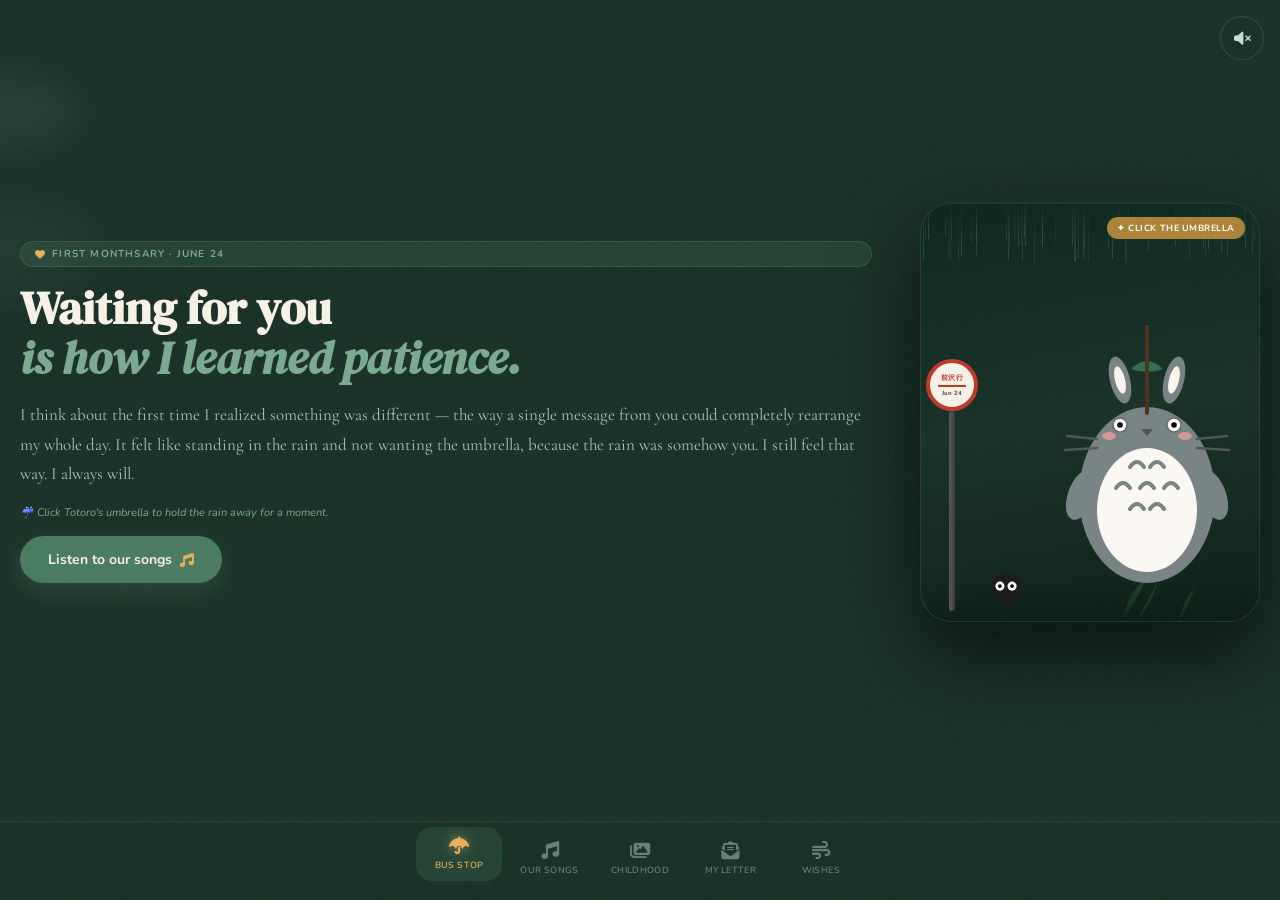
==== index.html @ cbdfefa2 "second" ====
<!DOCTYPE html>
<html lang="en">
<head>
  <meta charset="UTF-8">
  <meta name="viewport" content="width=device-width, initial-scale=1.0, maximum-scale=1.0, user-scalable=no">
  <title>To My Favorite Person • June 24 🌿</title>

  <link rel="preconnect" href="https://fonts.googleapis.com">
  <link rel="preconnect" href="https://fonts.gstatic.com" crossorigin>
  <link href="https://fonts.googleapis.com/css2?family=Cormorant+Garamond:ital,wght@0,300;0,400;0,600;1,300;1,400&family=DM+Serif+Display:ital@0;1&family=Lora:ital,wght@0,400;0,500;1,400;1,500&family=Nunito:wght@300;400;600;700&display=swap" rel="stylesheet">
  <link rel="stylesheet" href="https://cdnjs.cloudflare.com/ajax/libs/font-awesome/6.4.0/css/all.min.css">

  <style>
    :root {
      --forest:    #1a3228;
      --moss:      #2b5240;
      --leaf:      #4a7c62;
      --sage:      #7aab91;
      --fog:       #c8ddd4;
      --cream:     #f7f2e8;
      --parchment: #efe8d5;
      --gold:      #c9953a;
      --amber:     #e8b05f;
      --dust:      #b5a48a;
      --coal:      #1c1f1e;
      --blush:     #e8b4a0;
      --sky:       #0d1f1a;
    }

    * { box-sizing: border-box; margin: 0; padding: 0; }

    body {
      font-family: 'Nunito', sans-serif;
      background: var(--forest);
      color: var(--coal);
      height: 100dvh;
      overflow: hidden;
      display: flex;
      flex-direction: column;
      user-select: none;
    }

    /* ─── GRAIN OVERLAY ─── */
    body::before {
      content: '';
      position: fixed;
      inset: 0;
      background-image: url("data:image/svg+xml,%3Csvg viewBox='0 0 256 256' xmlns='http://www.w3.org/2000/svg'%3E%3Cfilter id='noise'%3E%3CfeTurbulence type='fractalNoise' baseFrequency='0.9' numOctaves='4' stitchTiles='stitch'/%3E%3C/filter%3E%3Crect width='100%25' height='100%25' filter='url(%23noise)' opacity='0.04'/%3E%3C/svg%3E");
      pointer-events: none;
      z-index: 9997;
      opacity: 0.45;
    }

    /* ─── SCROLLBAR ─── */
    ::-webkit-scrollbar { width: 4px; }
    ::-webkit-scrollbar-track { background: transparent; }
    ::-webkit-scrollbar-thumb { background: var(--leaf); border-radius: 8px; }

    /* ─── CLOUDS ─── */
    .cloud { position: fixed; border-radius: 50%; pointer-events: none; z-index: 0; }
    .cloud-1 { top: 8vh; left: -120px; width: 200px; height: 80px; background: rgba(255,255,255,0.06); filter: blur(18px); animation: driftCloud 32s linear infinite; }
    .cloud-2 { top: 22vh; left: -180px; width: 280px; height: 100px; background: rgba(255,255,255,0.04); filter: blur(22px); animation: driftCloud 48s linear infinite; animation-delay: -14s; }
    @keyframes driftCloud {
      from { transform: translateX(-160px); }
      to   { transform: translateX(110vw); }
    }

    /* ─── RAIN ─── */
    .rain-drop {
      position: absolute;
      width: 1px;
      height: 48px;
      background: linear-gradient(transparent, rgba(180,220,210,0.35));
      animation: fallDown linear infinite;
    }
    @keyframes fallDown {
      from { transform: translateY(-80px); }
      to   { transform: translateY(110vh); }
    }

    /* ─── SCENES ─── */
    #main-content {
      flex: 1;
      overflow-y: auto;
      overflow-x: hidden;
      position: relative;
      z-index: 10;
      scroll-behavior: smooth;
    }

    .scene {
      display: none;
      min-height: calc(100dvh - 88px);
      padding: 24px 20px 12px;
      align-items: center;
      justify-content: center;
    }
    .scene.active { display: flex; }

    /* ─── NAV ─── */
    #dock {
      background: rgba(26,50,40,0.92);
      backdrop-filter: blur(16px);
      border-top: 1px solid rgba(74,124,98,0.2);
      z-index: 50;
      flex-shrink: 0;
    }
    .dock-inner {
      max-width: 480px;
      margin: 0 auto;
      display: flex;
      gap: 4px;
      padding: 10px 16px 14px;
    }
    .nav-btn {
      flex: 1;
      display: flex;
      flex-direction: column;
      align-items: center;
      gap: 4px;
      padding: 10px 6px;
      border-radius: 16px;
      border: none;
      background: transparent;
      color: rgba(200,221,212,0.45);
      cursor: pointer;
      transition: all 0.35s cubic-bezier(0.34, 1.56, 0.64, 1);
      font-family: 'Nunito', sans-serif;
    }
    .nav-btn i { font-size: 18px; }
    .nav-btn span { font-size: 9px; font-weight: 600; letter-spacing: 0.04em; text-transform: uppercase; }
    .nav-btn:hover { background: rgba(74,124,98,0.15); color: var(--fog); transform: translateY(-3px); }
    .nav-btn.active { background: rgba(74,124,98,0.25); color: var(--amber); transform: translateY(-5px); }
    .nav-btn.active i { filter: drop-shadow(0 0 6px rgba(232,176,95,0.6)); }

    /* ─── AMBIENT TOGGLE ─── */
    #ambient-btn {
      position: fixed;
      top: 16px;
      right: 16px;
      z-index: 100;
      width: 44px;
      height: 44px;
      border-radius: 50%;
      border: 1px solid rgba(74,124,98,0.4);
      background: rgba(26,50,40,0.85);
      color: var(--fog);
      cursor: pointer;
      display: flex;
      align-items: center;
      justify-content: center;
      font-size: 15px;
      backdrop-filter: blur(12px);
      transition: all 0.3s;
    }
    #ambient-btn:hover { background: var(--moss); transform: scale(1.08); }

    /* ─── DATE BADGE ─── */
    .date-badge {
      display: inline-flex;
      align-items: center;
      gap: 6px;
      background: rgba(74,124,98,0.25);
      border: 1px solid rgba(74,124,98,0.4);
      color: var(--sage);
      font-size: 10px;
      font-weight: 700;
      letter-spacing: 0.12em;
      text-transform: uppercase;
      padding: 5px 14px;
      border-radius: 99px;
      backdrop-filter: blur(8px);
    }

    /* ─── TYPOGRAPHY ─── */
    .title-display {
      font-family: 'DM Serif Display', serif;
      line-height: 1.1;
      color: var(--cream);
    }
    .title-italic {
      font-family: 'DM Serif Display', serif;
      font-style: italic;
      color: var(--sage);
    }
    .handwritten {
      font-family: 'Lora', serif;
      font-style: italic;
    }
    .body-text {
      font-family: 'Cormorant Garamond', serif;
      font-size: 17px;
      line-height: 1.75;
      color: rgba(200,221,212,0.85);
    }

    /* ─── SCENE 1: BUS STOP ─── */
    #scene-bus {
      flex-direction: column;
      gap: 0;
    }
    @media (min-width: 768px) {
      #scene-bus { flex-direction: row; gap: 48px; }
    }

    .scene-text-col {
      flex: 1;
      display: flex;
      flex-direction: column;
      gap: 16px;
      text-align: center;
    }
    @media (min-width: 768px) {
      .scene-text-col { text-align: left; }
    }

    .art-frame {
      position: relative;
      width: 300px;
      height: 360px;
      flex-shrink: 0;
      border-radius: 32px;
      overflow: hidden;
      background: linear-gradient(170deg, #0d2720 0%, #1a3228 50%, #0f2219 100%);
      border: 1px solid rgba(74,124,98,0.25);
      box-shadow: 0 32px 80px rgba(0,0,0,0.6), inset 0 1px 0 rgba(255,255,255,0.05);
    }
    @media (min-width: 768px) {
      .art-frame { width: 340px; height: 420px; }
    }

    /* hint pill */
    .hint-pill {
      position: absolute;
      top: 14px;
      right: 14px;
      background: rgba(201,149,58,0.85);
      backdrop-filter: blur(8px);
      color: white;
      font-size: 9px;
      font-weight: 700;
      letter-spacing: 0.06em;
      text-transform: uppercase;
      padding: 5px 10px;
      border-radius: 99px;
      z-index: 20;
      animation: subtlePulse 3s ease-in-out infinite;
    }
    @keyframes subtlePulse {
      0%, 100% { opacity: 0.85; }
      50%       { opacity: 1; }
    }

    /* CTA Button */
    .cta-btn {
      display: inline-flex;
      align-items: center;
      gap: 8px;
      background: var(--leaf);
      color: var(--cream);
      font-family: 'Nunito', sans-serif;
      font-weight: 700;
      font-size: 14px;
      padding: 14px 28px;
      border-radius: 99px;
      border: none;
      cursor: pointer;
      transition: all 0.3s cubic-bezier(0.34, 1.56, 0.64, 1);
      box-shadow: 0 8px 24px rgba(74,124,98,0.35);
      align-self: center;
    }
    @media (min-width: 768px) { .cta-btn { align-self: flex-start; } }
    .cta-btn:hover { background: var(--moss); transform: translateY(-3px); box-shadow: 0 16px 32px rgba(74,124,98,0.4); }
    .cta-btn:active { transform: scale(0.97); }

    /* ─── SOOT OVERLAY ─── */
    #soot-overlay {
      position: fixed;
      inset: 0;
      z-index: 9998;
      pointer-events: none;
      background: transparent;
      transition: background 0.4s;
    }
    .soot-sprite {
      position: absolute;
      width: 44px;
      height: 44px;
      border-radius: 50%;
      background: var(--coal);
      transform: translate(-50%, -50%);
      opacity: 0;
      transition: all 0.6s cubic-bezier(0.19, 1, 0.22, 1);
    }
    .soot-sprite::before, .soot-sprite::after {
      content: '';
      position: absolute;
      background: white;
      border-radius: 50%;
      width: 30%;
      height: 30%;
      top: 32%;
    }
    .soot-sprite::before { left: 22%; }
    .soot-sprite::after  { right: 22%; }

    /* ─── SCENE 2: MUSIC ─── */
    #scene-music {
      flex-direction: column;
      gap: 0;
      align-items: stretch;
    }
    @media (min-width: 768px) {
      #scene-music { flex-direction: row; gap: 48px; align-items: center; }
    }

    .turntable-wrap {
      display: flex;
      flex-direction: column;
      align-items: center;
      gap: 20px;
      flex-shrink: 0;
    }
    .turntable-deck {
      position: relative;
      width: 260px;
      height: 260px;
      background: #111614;
      border-radius: 28px;
      border: 8px solid #1c2220;
      box-shadow: 0 24px 64px rgba(0,0,0,0.8), inset 0 1px 0 rgba(255,255,255,0.04);
      display: flex;
      align-items: center;
      justify-content: center;
      overflow: hidden;
    }
    @media (min-width: 768px) {
      .turntable-deck { width: 320px; height: 320px; }
    }

    .vinyl {
      width: 88%;
      height: 88%;
      border-radius: 50%;
      background: radial-gradient(circle at 50%, #1a1a1a 0%, #111 60%, #0a0a0a 100%);
      position: relative;
      display: flex;
      align-items: center;
      justify-content: center;
    }
    .vinyl-groove {
      position: absolute;
      border-radius: 50%;
      border: 1px solid rgba(255,255,255,0.03);
    }
    .vinyl-label {
      position: relative;
      width: 36%;
      height: 36%;
      border-radius: 50%;
      background: var(--moss);
      display: flex;
      flex-direction: column;
      align-items: center;
      justify-content: center;
      text-align: center;
      padding: 8px;
      gap: 2px;
      z-index: 5;
      box-shadow: 0 4px 16px rgba(0,0,0,0.5);
    }
    .vinyl-label-artist { font-size: 7px; font-weight: 700; text-transform: uppercase; letter-spacing: 0.08em; color: var(--fog); opacity: 0.7; }
    .vinyl-label-title  { font-family: 'DM Serif Display', serif; font-size: 11px; color: white; line-height: 1.2; }
    .vinyl-spindle { width: 10px; height: 10px; border-radius: 50%; background: var(--amber); border: 2px solid #1a1a1a; margin-top: 4px; }
    .vinyl-spin { animation: spinVinyl 6s linear infinite; }
    @keyframes spinVinyl { from { transform: rotate(0deg); } to { transform: rotate(360deg); } }

    .tonearm {
      position: absolute;
      top: 10px;
      right: 20px;
      width: 90px;
      height: 120px;
      transform-origin: top right;
      transform: rotate(4deg);
      transition: transform 1.2s cubic-bezier(0.25, 0.46, 0.45, 0.94);
      z-index: 10;
    }

    .player-controls {
      display: flex;
      align-items: center;
      gap: 0;
      background: rgba(26,50,40,0.6);
      border: 1px solid rgba(74,124,98,0.2);
      border-radius: 99px;
      padding: 8px 20px;
      gap: 20px;
      backdrop-filter: blur(12px);
    }
    .ctrl-btn {
      background: none;
      border: none;
      color: var(--fog);
      cursor: pointer;
      font-size: 15px;
      padding: 6px;
      border-radius: 50%;
      transition: all 0.2s;
    }
    .ctrl-btn:hover { color: var(--amber); transform: scale(1.15); }
    .play-btn {
      width: 52px;
      height: 52px;
      border-radius: 50%;
      background: var(--leaf);
      border: none;
      color: white;
      font-size: 18px;
      cursor: pointer;
      display: flex;
      align-items: center;
      justify-content: center;
      transition: all 0.3s cubic-bezier(0.34, 1.56, 0.64, 1);
      box-shadow: 0 6px 20px rgba(74,124,98,0.5);
    }
    .play-btn:hover { background: var(--moss); transform: scale(1.1); }
    .play-btn:active { transform: scale(0.96); }

    .track-list { display: flex; flex-direction: column; gap: 6px; max-height: 200px; overflow-y: auto; }
    .track-item {
      display: flex;
      align-items: center;
      gap: 12px;
      padding: 12px 14px;
      border-radius: 14px;
      border: 1px solid transparent;
      cursor: pointer;
      transition: all 0.25s;
      background: rgba(26,50,40,0.4);
    }
    .track-item:hover { background: rgba(74,124,98,0.15); border-color: rgba(74,124,98,0.2); }
    .track-item.active {
      background: rgba(74,124,98,0.22);
      border-color: rgba(74,124,98,0.4);
    }
    .track-icon {
      width: 34px;
      height: 34px;
      border-radius: 50%;
      display: flex;
      align-items: center;
      justify-content: center;
      font-size: 13px;
      flex-shrink: 0;
      background: rgba(74,124,98,0.2);
      color: var(--sage);
    }
    .track-item.active .track-icon { background: var(--leaf); color: white; }
    .track-name { font-family: 'Nunito', sans-serif; font-weight: 600; font-size: 13px; color: var(--cream); line-height: 1.2; }
    .track-artist { font-size: 11px; color: var(--dust); }

    .memo-box {
      background: rgba(26,50,40,0.5);
      border: 1px dashed rgba(74,124,98,0.3);
      border-radius: 20px;
      padding: 18px 22px;
      backdrop-filter: blur(8px);
    }
    .memo-label {
      font-size: 9px;
      font-weight: 700;
      letter-spacing: 0.12em;
      text-transform: uppercase;
      color: var(--amber);
      display: flex;
      align-items: center;
      gap: 6px;
      margin-bottom: 8px;
    }
    #song-memo {
      font-family: 'Lora', serif;
      font-style: italic;
      font-size: 16px;
      color: var(--fog);
      line-height: 1.65;
    }

    /* ─── NOTE EMITTER ─── */
    #note-emitter { position: absolute; inset: 0; pointer-events: none; overflow: hidden; }

    /* ─── SCENE 3: POLAROIDS ─── */
    #scene-polaroids { flex-direction: column; gap: 28px; }

    .polaroid-board {
      display: flex;
      flex-direction: column;
      align-items: center;
      gap: 40px;
    }
    @media (min-width: 640px) { .polaroid-board { flex-direction: row; gap: 60px; } }

    .polaroid {
      background: #faf7f0;
      padding: 16px;
      padding-bottom: 52px;
      box-shadow: 0 20px 60px rgba(0,0,0,0.55), 0 4px 12px rgba(0,0,0,0.3);
      border-radius: 4px;
      transition: all 0.5s cubic-bezier(0.175, 0.885, 0.32, 1.275);
      cursor: pointer;
    }
    .polaroid:hover { transform: scale(1.06) rotate(0deg) !important; z-index: 30; box-shadow: 0 32px 80px rgba(0,0,0,0.7); }
    .polaroid-inner {
      width: 200px;
      height: 200px;
      background: #e8e4da;
      overflow: hidden;
      position: relative;
      display: flex;
      align-items: center;
      justify-content: center;
    }
    @media (min-width: 640px) { .polaroid-inner { width: 220px; height: 220px; } }
    .polaroid-caption {
      font-family: 'Lora', serif;
      font-style: italic;
      font-size: 15px;
      color: #4a4035;
      text-align: center;
      margin-top: 14px;
      line-height: 1.4;
    }

    .connection-deco {
      display: flex;
      flex-direction: column;
      align-items: center;
      gap: 4px;
      color: var(--blush);
      font-size: 28px;
      animation: floatHeart 2.5s ease-in-out infinite;
    }
    @keyframes floatHeart {
      0%, 100% { transform: translateY(0); }
      50%       { transform: translateY(-8px); }
    }
    .connection-deco small { font-family: 'Lora', serif; font-style: italic; font-size: 11px; color: var(--dust); }

    /* ─── SCENE 4: LETTER ─── */
    #scene-letter { flex-direction: column; align-items: center; }

    .letter-card {
      width: 100%;
      max-width: 680px;
      background: var(--parchment);
      border-radius: 28px;
      padding: 36px 32px 28px;
      position: relative;
      box-shadow: 0 40px 100px rgba(0,0,0,0.6), inset 0 1px 0 rgba(255,255,255,0.6);
      border: 1px solid rgba(181,164,138,0.4);
    }
    @media (min-width: 640px) { .letter-card { padding: 48px 48px 36px; } }

    .letter-header {
      border-bottom: 1px solid rgba(74,124,98,0.15);
      padding-bottom: 20px;
      margin-bottom: 28px;
      display: flex;
      justify-content: space-between;
      align-items: flex-start;
      flex-wrap: wrap;
      gap: 12px;
    }
    .letter-to { font-family: 'DM Serif Display', serif; font-size: 22px; color: var(--forest); }
    .letter-date {
      font-size: 11px;
      font-weight: 700;
      background: var(--moss);
      color: var(--cream);
      padding: 5px 14px;
      border-radius: 99px;
    }
    .letter-body {
      font-family: 'Cormorant Garamond', serif;
      font-size: 18px;
      line-height: 1.85;
      color: #3a3228;
      min-height: 220px;
      white-space: pre-wrap;
    }
    .letter-body.cursor-on::after {
      content: '|';
      animation: blinkCursor 0.75s step-end infinite;
      color: var(--leaf);
      margin-left: 1px;
    }
    @keyframes blinkCursor { 0%, 100% { opacity: 1; } 50% { opacity: 0; } }

    .letter-footer {
      margin-top: 24px;
      padding-top: 20px;
      border-top: 1px solid rgba(74,124,98,0.12);
      display: flex;
      justify-content: space-between;
      align-items: center;
      flex-wrap: wrap;
      gap: 12px;
    }
    .letter-action {
      background: rgba(74,124,98,0.12);
      border: 1px solid rgba(74,124,98,0.2);
      color: var(--forest);
      font-family: 'Nunito', sans-serif;
      font-weight: 700;
      font-size: 12px;
      padding: 8px 16px;
      border-radius: 99px;
      cursor: pointer;
      transition: all 0.2s;
    }
    .letter-action:hover { background: rgba(74,124,98,0.2); }
    .letter-skip {
      background: none;
      border: none;
      color: var(--dust);
      font-size: 12px;
      font-weight: 600;
      cursor: pointer;
      transition: color 0.2s;
    }
    .letter-skip:hover { color: var(--forest); }

    /* watermark */
    .letter-watermark {
      position: absolute;
      bottom: 24px;
      right: 24px;
      opacity: 0.07;
      pointer-events: none;
      font-family: 'DM Serif Display', serif;
      font-size: 60px;
      color: var(--forest);
      transform: rotate(-12deg);
      line-height: 1;
    }

    /* ─── SCENE 5: LANTERNS ─── */
    #scene-lantern { flex-direction: column; gap: 24px; }
    @media (min-width: 768px) { #scene-lantern { flex-direction: row; gap: 48px; } }

    .sky-frame {
      position: relative;
      border-radius: 28px;
      overflow: hidden;
      background: linear-gradient(180deg, #060f0c 0%, #0d1f18 40%, #142b22 100%);
      border: 1px solid rgba(74,124,98,0.15);
      box-shadow: 0 24px 64px rgba(0,0,0,0.7);
      flex-shrink: 0;
      height: 300px;
      width: 100%;
    }
    @media (min-width: 768px) { .sky-frame { width: 340px; height: 400px; } }

    .star { position: absolute; border-radius: 50%; background: white; animation: twinkle ease-in-out infinite; }
    @keyframes twinkle { 0%, 100% { opacity: 0.2; } 50% { opacity: 0.9; } }

    #lantern-container { position: absolute; inset: 0; overflow: hidden; pointer-events: none; }

    .lantern-obj {
      position: absolute;
      bottom: -140px;
      display: flex;
      flex-direction: column;
      align-items: center;
      animation: riseUp 14s linear forwards;
      pointer-events: none;
    }
    @keyframes riseUp {
      0%   { transform: translateY(0) rotate(-2deg); opacity: 0; }
      8%   { opacity: 1; }
      88%  { opacity: 0.85; }
      100% { transform: translateY(-110vh) rotate(4deg) scale(0.6); opacity: 0; }
    }
    .lantern-body {
      width: 64px;
      height: 80px;
      background: linear-gradient(160deg, #f9d878, #e89c2a);
      border-radius: 50% 50% 30% 30% / 60% 60% 40% 40%;
      display: flex;
      align-items: center;
      justify-content: center;
      padding: 8px;
      text-align: center;
      font-family: 'Lora', serif;
      font-style: italic;
      font-size: 9px;
      color: rgba(0,0,0,0.7);
      line-height: 1.3;
      word-break: break-word;
      box-shadow: 0 0 24px rgba(240,180,40,0.9), 0 0 60px rgba(240,180,40,0.4);
      overflow: hidden;
    }
    .lantern-base { width: 28px; height: 6px; background: rgba(120,80,20,0.7); border-radius: 4px; margin-top: 2px; }
    .lantern-flame { width: 8px; height: 10px; background: radial-gradient(#fff 0%, #f59e0b 50%, transparent 100%); border-radius: 50% 50% 30% 30%; margin-top: 2px; animation: flicker 0.4s ease-in-out infinite alternate; }
    @keyframes flicker { from { transform: scale(1) translateY(0); } to { transform: scale(0.85) translateY(-1px); } }

    .wish-panel {
      flex: 1;
      display: flex;
      flex-direction: column;
      gap: 20px;
    }
    .wish-input {
      width: 100%;
      padding: 14px 18px;
      background: rgba(26,50,40,0.6);
      border: 1px solid rgba(74,124,98,0.3);
      border-radius: 16px;
      color: var(--cream);
      font-family: 'Lora', serif;
      font-style: italic;
      font-size: 18px;
      resize: none;
      outline: none;
      transition: border-color 0.2s;
      backdrop-filter: blur(8px);
    }
    .wish-input::placeholder { color: rgba(200,221,212,0.3); }
    .wish-input:focus { border-color: rgba(74,124,98,0.6); }
    .release-btn {
      align-self: flex-end;
      display: inline-flex;
      align-items: center;
      gap: 8px;
      background: var(--gold);
      color: var(--forest);
      font-family: 'Nunito', sans-serif;
      font-weight: 800;
      font-size: 14px;
      padding: 13px 26px;
      border-radius: 99px;
      border: none;
      cursor: pointer;
      transition: all 0.3s cubic-bezier(0.34, 1.56, 0.64, 1);
      box-shadow: 0 6px 24px rgba(201,149,58,0.4);
    }
    .release-btn:hover { background: var(--amber); transform: translateY(-3px); box-shadow: 0 12px 32px rgba(201,149,58,0.5); }
    .release-btn:active { transform: scale(0.97); }

    /* section label */
    .scene-label { font-size: 10px; font-weight: 700; letter-spacing: 0.14em; text-transform: uppercase; color: var(--sage); }

    /* info note */
    .info-note {
      background: rgba(26,50,40,0.5);
      border: 1px solid rgba(74,124,98,0.2);
      border-radius: 14px;
      padding: 12px 16px;
      font-size: 12px;
      color: rgba(200,221,212,0.7);
      display: flex;
      align-items: flex-start;
      gap: 10px;
      backdrop-filter: blur(8px);
    }

    /* ─── TOTORO UMBRELLA ─── */
    #totoro-wrap {
      position: absolute;
      bottom: 16px;
      right: 12px;
      width: 200px;
      height: 280px;
      cursor: pointer;
      transition: transform 0.3s;
      z-index: 20;
    }
    #totoro-wrap:hover { transform: scale(1.04); }

    #umbrella-group {
      transform-origin: 100px 80px;
      transition: transform 0.6s cubic-bezier(0.34, 1.56, 0.64, 1);
    }

    /* bus stop pole */
    .bus-pole {
      position: absolute;
      left: 28px;
      bottom: 10px;
      width: 6px;
      height: 200px;
      background: linear-gradient(to right, #5a5a5a, #3a3a3a);
      border-radius: 3px;
      z-index: 10;
    }
    .bus-sign {
      position: absolute;
      top: -52px;
      left: 50%;
      transform: translateX(-50%);
      width: 52px;
      height: 52px;
      background: var(--cream);
      border: 4px solid #c0392b;
      border-radius: 50%;
      display: flex;
      flex-direction: column;
      align-items: center;
      justify-content: center;
      font-size: 8px;
      font-weight: 800;
      color: #c0392b;
      gap: 2px;
    }
    .bus-sign-line { width: 28px; height: 1.5px; background: #c0392b; }

    /* soot sprite bottom-left */
    #mini-soot {
      position: absolute;
      left: 66px;
      bottom: 14px;
      width: 38px;
      height: 38px;
      cursor: pointer;
      z-index: 15;
      animation: bounce 2.2s ease-in-out infinite;
    }
    @keyframes bounce { 0%, 100% { transform: translateY(0); } 50% { transform: translateY(-10px); } }

    /* forest grass */
    .grass-tuft {
      position: absolute;
      bottom: 0;
      color: rgba(40,90,60,0.5);
      animation: sway 5s ease-in-out infinite;
    }
    @keyframes sway { 0%, 100% { transform: rotate(0); } 50% { transform: rotate(4deg) skewX(2deg); } }

    /* splash particles */
    .splash-dot {
      position: absolute;
      width: 6px;
      height: 6px;
      border-radius: 50%;
      background: rgba(160,220,210,0.6);
      pointer-events: none;
      transition: all 0.6s cubic-bezier(0.165, 0.84, 0.44, 1);
    }

    /* ─── NOTE PARTICLES ─── */
    .note-particle {
      position: absolute;
      font-size: 14px;
      pointer-events: none;
      transition: all 1.1s ease-out;
      z-index: 10;
    }

    /* music col */
    .music-right {
      flex: 1;
      display: flex;
      flex-direction: column;
      gap: 16px;
      min-width: 0;
    }

    audio { display: none; }
  </style>
</head>
<body>

<!-- ─── AMBIENT CLOUDS ─── -->
<div class="cloud cloud-1"></div>
<div class="cloud cloud-2"></div>

<!-- ─── SOOT TRANSITION OVERLAY ─── -->
<div id="soot-overlay"></div>

<!-- ─── AMBIENT TOGGLE ─── -->
<button id="ambient-btn" title="Toggle ambient sound">
  <i class="fas fa-volume-mute" id="vol-icon"></i>
</button>

<audio id="rain-audio" loop>
  <source src="https://assets.mixkit.co/active_storage/sfx/2523/2523-84.wav" type="audio/wav">
</audio>

<!-- ─── MAIN ─── -->
<div id="main-content">

  <!-- ══════════ SCENE 1: BUS STOP ══════════ -->
  <section id="scene-bus" class="scene active">
    <div class="scene-text-col">
      <div class="date-badge">
        <i class="fas fa-heart" style="color:var(--amber)"></i>
        First Monthsary · June 24
      </div>

      <h1 class="title-display" style="font-size: clamp(28px, 5vw, 46px);">
        Waiting for you<br>
        <span class="title-italic">is how I learned patience.</span>
      </h1>

      <p class="body-text">
        I think about the first time I realized something was different — the way a single message from you could completely rearrange my whole day. It felt like standing in the rain and not wanting the umbrella, because the rain was somehow you. I still feel that way. I always will.
      </p>

      <p style="font-size:11px; color:var(--sage); font-style:italic;">
        ☔ Click Totoro's umbrella to hold the rain away for a moment.
      </p>

      <button class="cta-btn" onclick="changeScene(1)">
        Listen to our songs <i class="fas fa-music" style="color:var(--amber)"></i>
      </button>
    </div>

    <!-- ART FRAME -->
    <div class="art-frame">
      <!-- Rain inside frame -->
      <div id="rain-container" style="position:absolute;inset:0;overflow:hidden;pointer-events:none;z-index:1;"></div>

      <div class="hint-pill">✦ Click the umbrella</div>

      <!-- Bus stop -->
      <div class="bus-pole">
        <div class="bus-sign">
          <span style="font-size:7px;letter-spacing:0.02em">前沢行</span>
          <div class="bus-sign-line"></div>
          <span style="font-size:6px;color:#555">Jun 24</span>
        </div>
      </div>

      <!-- Grass tufts -->
      <div class="grass-tuft" style="right:100px;width:40px;height:44px;">
        <svg viewBox="0 0 60 60" style="width:100%;height:100%"><path d="M5,60 Q20,10 40,2 Q25,35 5,60M28,60 Q50,18 58,5 Q48,40 28,60" fill="currentColor"/></svg>
      </div>
      <div class="grass-tuft" style="right:56px;width:28px;height:32px;animation-delay:-2s">
        <svg viewBox="0 0 40 50" style="width:100%;height:100%"><path d="M4,50 Q15,8 28,2 Q18,28 4,50" fill="currentColor"/></svg>
      </div>

      <!-- Soot sprite -->
      <div id="mini-soot">
        <svg viewBox="0 0 100 100">
          <circle cx="50" cy="50" r="40" fill="#1c1c1c"/>
          <circle cx="34" cy="45" r="12" fill="white"/>
          <circle cx="34" cy="45" r="5" fill="black"/>
          <circle cx="66" cy="45" r="12" fill="white"/>
          <circle cx="66" cy="45" r="5" fill="black"/>
        </svg>
      </div>

      <!-- Totoro -->
      <div id="totoro-wrap">
        <svg viewBox="0 0 200 280" style="width:100%;height:100%">
          <!-- ears -->
          <ellipse cx="73" cy="55" rx="10" ry="24" fill="#788485" transform="rotate(-14 73 55)"/>
          <ellipse cx="127" cy="55" rx="10" ry="24" fill="#788485" transform="rotate(14 127 55)"/>
          <ellipse cx="73" cy="55" rx="5" ry="14" fill="#faf6ef" transform="rotate(-14 73 55)"/>
          <ellipse cx="127" cy="55" rx="5" ry="14" fill="#faf6ef" transform="rotate(14 127 55)"/>
          <!-- body -->
          <ellipse cx="100" cy="170" rx="68" ry="88" fill="#788485"/>
          <ellipse cx="100" cy="185" rx="50" ry="62" fill="#fbf8f3"/>
          <!-- belly marks -->
          <path d="M83 142 Q90 132 97 142" stroke="#788485" stroke-width="4" fill="none" stroke-linecap="round"/>
          <path d="M103 142 Q110 132 117 142" stroke="#788485" stroke-width="4" fill="none" stroke-linecap="round"/>
          <path d="M69 163 Q76 153 83 163" stroke="#788485" stroke-width="4" fill="none" stroke-linecap="round"/>
          <path d="M93 163 Q100 153 107 163" stroke="#788485" stroke-width="4" fill="none" stroke-linecap="round"/>
          <path d="M117 163 Q124 153 131 163" stroke="#788485" stroke-width="4" fill="none" stroke-linecap="round"/>
          <path d="M83 184 Q90 174 97 184" stroke="#788485" stroke-width="4" fill="none" stroke-linecap="round"/>
          <path d="M103 184 Q110 174 117 184" stroke="#788485" stroke-width="4" fill="none" stroke-linecap="round"/>
          <!-- face -->
          <circle cx="73" cy="100" r="7" fill="white" stroke="#636c6d" stroke-width="1.5"/>
          <circle cx="73" cy="100" r="2.8" fill="black"/>
          <circle cx="127" cy="100" r="7" fill="white" stroke="#636c6d" stroke-width="1.5"/>
          <circle cx="127" cy="100" r="2.8" fill="black"/>
          <polygon points="94,104 106,104 100,111" fill="#505657"/>
          <line x1="50" y1="114" x2="20" y2="111" stroke="#505657" stroke-width="2.5" stroke-linecap="round"/>
          <line x1="50" y1="123" x2="18" y2="125" stroke="#505657" stroke-width="2.5" stroke-linecap="round"/>
          <line x1="150" y1="114" x2="180" y2="111" stroke="#505657" stroke-width="2.5" stroke-linecap="round"/>
          <line x1="150" y1="123" x2="182" y2="125" stroke="#505657" stroke-width="2.5" stroke-linecap="round"/>
          <ellipse cx="62" cy="111" rx="7" ry="4" fill="#ffa4a2" opacity="0.65"/>
          <ellipse cx="138" cy="111" rx="7" ry="4" fill="#ffa4a2" opacity="0.65"/>
          <!-- arms -->
          <ellipse cx="34" cy="170" rx="13" ry="26" fill="#788485" transform="rotate(20 34 170)"/>
          <ellipse cx="166" cy="170" rx="13" ry="26" fill="#788485" transform="rotate(-20 166 170)"/>
          <!-- leaf -->
          <path d="M84 44 Q100 28 116 44 Q100 50 84 44Z" fill="#356e4c"/>
          <line x1="100" y1="30" x2="100" y2="46" stroke="#1c3e2b" stroke-width="1.5"/>
          <!-- umbrella -->
          <g id="umbrella-group">
            <line x1="100" y1="88" x2="100" y2="-8" stroke="#4a3420" stroke-width="4" stroke-linecap="round"/>
            <path d="M32,-8 Q100,-58 168,-8 Q134,-14 100,-8 Q66,-14 32,-8Z" fill="#c0392b"/>
            <path d="M32,-8 L168,-8" stroke="#962d26" stroke-width="1.5"/>
            <line x1="100" y1="-58" x2="100" y2="-66" stroke="#4a3420" stroke-width="3" stroke-linecap="round"/>
            <circle cx="100" cy="-67" r="3.5" fill="#e2b071"/>
          </g>
        </svg>
      </div>

      <!-- ground gradient -->
      <div style="position:absolute;bottom:0;left:0;right:0;height:40px;background:linear-gradient(to top,rgba(10,26,20,0.5),transparent);pointer-events:none;z-index:5;"></div>
    </div>
  </section>

  <!-- ══════════ SCENE 2: MUSIC ══════════ -->
  <section id="scene-music" class="scene">
    <!-- Turntable left -->
    <div class="turntable-wrap">
      <div class="turntable-deck">
        <div class="vinyl" id="vinyl-disc">
          <div class="vinyl-groove" style="inset:8px"></div>
          <div class="vinyl-groove" style="inset:18px"></div>
          <div class="vinyl-groove" style="inset:28px"></div>
          <div class="vinyl-groove" style="inset:38px"></div>
          <div class="vinyl-groove" style="inset:50px"></div>
          <div class="vinyl-label" id="vinyl-label">
            <span class="vinyl-label-artist" id="label-artist">Jesse Barrera</span>
            <span class="vinyl-label-title" id="label-title">Constant</span>
            <div class="vinyl-spindle"></div>
          </div>
        </div>
        <!-- Tonearm -->
        <div class="tonearm" id="tonearm">
          <svg viewBox="0 0 100 150" style="width:100%;height:100%">
            <path d="M85,10 L35,10 L28,108 L14,118" stroke="#94a3b8" stroke-width="5" fill="none" stroke-linecap="round"/>
            <circle cx="85" cy="10" r="10" fill="#475569"/>
            <rect x="4" y="112" width="22" height="14" rx="4" fill="#1e293b"/>
            <circle cx="15" cy="119" r="3.5" fill="#f59e0b"/>
          </svg>
        </div>
        <div id="note-emitter"></div>
      </div>

      <div class="player-controls">
        <button class="ctrl-btn" id="prev-btn"><i class="fas fa-step-backward"></i></button>
        <button class="play-btn" id="play-btn"><i class="fas fa-play" id="play-icon"></i></button>
        <button class="ctrl-btn" id="next-btn"><i class="fas fa-step-forward"></i></button>
      </div>
    </div>

    <!-- Right: track list + memo -->
    <div class="music-right">
      <div>
        <p class="scene-label">Our shared playlist</p>
        <h2 class="title-display" style="font-size:clamp(22px,3.5vw,34px);margin-top:4px;">Songs That Sound Like You</h2>
        <p style="font-size:13px;color:rgba(200,221,212,0.6);margin-top:6px;font-family:'Cormorant Garamond',serif;font-style:italic;">
          I play these when I miss you, which is more often than I let on.
        </p>
      </div>

      <div class="track-list" id="track-list"></div>

      <div class="memo-box">
        <p class="memo-label"><i class="fas fa-feather-alt"></i> Why this song</p>
        <p id="song-memo" style="font-family:'Lora',serif;font-style:italic;font-size:15px;color:var(--fog);line-height:1.65;">
          Pick a song above to read the thought I never said out loud...
        </p>
      </div>
    </div>
  </section>

  <!-- ══════════ SCENE 3: POLAROIDS ══════════ -->
  <section id="scene-polaroids" class="scene" style="flex-direction:column;gap:28px;">
    <div style="text-align:center;max-width:500px;">
      <p class="scene-label">Before us</p>
      <h2 class="title-display" style="font-size:clamp(26px,4vw,40px);margin-top:4px;color:var(--cream);">Two Kids Finding Their Way</h2>
      <p style="font-family:'Cormorant Garamond',serif;font-size:17px;color:rgba(200,221,212,0.75);margin-top:10px;line-height:1.7;">
        I love thinking about little-you, completely unaware that somewhere, a boy was already taking the long way around to reach you.
      </p>
    </div>

    <div class="polaroid-board">
      <div class="polaroid" style="transform:rotate(-3.5deg)">
        <div class="polaroid-inner">
          <svg viewBox="0 0 100 100" style="width:70%;height:70%">
            <circle cx="50" cy="44" r="22" fill="#dfb390"/>
            <path d="M26 42 Q50 14 74 42 Q50 28 26 42" fill="#2d1d17"/>
            <path d="M33 27 Q50 7 67 27" fill="#4d806a"/>
            <circle cx="43" cy="46" r="2.5" fill="#2d1d17"/>
            <circle cx="57" cy="46" r="2.5" fill="#2d1d17"/>
            <path d="M48 53 Q50 57 52 53" stroke="#2d1d17" stroke-width="1.5" fill="none"/>
            <path d="M33 68 L67 68 L72 96 L28 96Z" fill="#4a7c62"/>
            <circle cx="39" cy="50" r="2.5" fill="#f1908d"/>
            <circle cx="61" cy="50" r="2.5" fill="#f1908d"/>
          </svg>
          <span style="position:absolute;bottom:8px;left:8px;background:var(--forest);color:var(--cream);font-size:9px;padding:3px 8px;border-radius:4px;font-weight:700;">
            your boy 👦🏻
          </span>
        </div>
        <p class="polaroid-caption">He had no idea yet.<br>But he was already yours.</p>
      </div>

      <div class="connection-deco">
        <i class="fas fa-heart"></i>
        <small>written in the stars</small>
      </div>

      <div class="polaroid" style="transform:rotate(3deg)">
        <div class="polaroid-inner">
          <svg viewBox="0 0 100 100" style="width:70%;height:70%">
            <circle cx="50" cy="44" r="22" fill="#ebd3b7"/>
            <circle cx="24" cy="42" r="10" fill="#201a18"/>
            <circle cx="76" cy="42" r="10" fill="#201a18"/>
            <path d="M26 42 Q50 18 74 42 Q50 30 26 42" fill="#201a18"/>
            <path d="M20 34 L28 34 L24 42Z" fill="#c0392b"/>
            <path d="M72 34 L80 34 L76 42Z" fill="#c0392b"/>
            <circle cx="41" cy="46" r="2.5" fill="#201a18"/>
            <circle cx="59" cy="46" r="2.5" fill="#201a18"/>
            <path d="M48 53 Q50 57 52 53" stroke="#201a18" stroke-width="1.5" fill="none"/>
            <path d="M31 68 L69 68 L73 96 L27 96Z" fill="#c9953a"/>
            <circle cx="38" cy="50" r="2.5" fill="#f1908d"/>
            <circle cx="62" cy="50" r="2.5" fill="#f1908d"/>
          </svg>
          <span style="position:absolute;bottom:8px;right:8px;background:var(--forest);color:var(--cream);font-size:9px;padding:3px 8px;border-radius:4px;font-weight:700;">
            my girl 👧🏻
          </span>
        </div>
        <p class="polaroid-caption">The sweetest detour<br>the universe ever made.</p>
      </div>
    </div>

    <p style="font-size:11px;color:var(--dust);font-style:italic;text-align:center;">✨ Hover a photo to straighten it out</p>
  </section>

  <!-- ══════════ SCENE 4: LETTER ══════════ -->
  <section id="scene-letter" class="scene" style="flex-direction:column;align-items:center;">
    <div class="letter-card">
      <div class="letter-header">
        <div>
          <p class="scene-label" style="color:var(--leaf)">Confession leaflet</p>
          <p class="letter-to">To the person who feels like home.</p>
        </div>
        <span class="letter-date">June 24, 2026</span>
      </div>

      <div id="typewritten-letter" class="letter-body cursor-on"></div>

      <div class="letter-footer">
        <div style="display:flex;gap:8px;align-items:center;">
          <button class="letter-action" id="restart-btn"><i class="fas fa-redo" style="margin-right:6px"></i>Replay</button>
          <button class="letter-skip" id="skip-btn">Show all at once</button>
        </div>
        <span style="font-family:'Lora',serif;font-style:italic;font-size:13px;color:var(--leaf);">
          I love you infinitely. 💚
        </span>
      </div>

      <div class="letter-watermark">❧</div>
    </div>
  </section>

  <!-- ══════════ SCENE 5: LANTERNS ══════════ -->
  <section id="scene-lantern" class="scene">
    <!-- Sky viewport -->
    <div class="sky-frame">
      <!-- stars -->
      <div class="star" style="width:2px;height:2px;top:8%;left:14%;animation-duration:2.8s;"></div>
      <div class="star" style="width:1.5px;height:1.5px;top:22%;left:68%;animation-duration:3.5s;animation-delay:.7s;"></div>
      <div class="star" style="width:2px;height:2px;top:45%;left:32%;animation-duration:4s;animation-delay:1.1s;"></div>
      <div class="star" style="width:1px;height:1px;top:15%;left:52%;animation-duration:2.2s;animation-delay:0.4s;"></div>
      <div class="star" style="width:2px;height:2px;top:60%;left:80%;animation-duration:3.8s;animation-delay:1.8s;"></div>
      <div class="star" style="width:1.5px;height:1.5px;top:35%;left:20%;animation-duration:2.6s;animation-delay:0.9s;"></div>

      <div id="lantern-container"></div>

      <div style="position:absolute;bottom:12px;left:0;right:0;text-align:center;font-size:10px;color:rgba(200,221,212,0.3);font-family:'Lora',serif;font-style:italic;">
        our quiet promises, floating to the stars…
      </div>
    </div>

    <!-- Wish panel -->
    <div class="wish-panel">
      <div>
        <p class="scene-label">Send a lantern</p>
        <h2 class="title-display" style="font-size:clamp(24px,3.8vw,36px);margin-top:4px;color:var(--cream);">Ghibli Sky Wishes</h2>
        <p style="font-family:'Cormorant Garamond',serif;font-size:16px;color:rgba(200,221,212,0.7);margin-top:8px;line-height:1.7;">
          Write something you've been holding. A wish, a promise, a place you want us to see together. Light the candle and let it go.
        </p>
      </div>

      <div style="display:flex;flex-direction:column;gap:14px;background:rgba(26,50,40,0.5);border:1px solid rgba(74,124,98,0.2);border-radius:24px;padding:20px;backdrop-filter:blur(12px);">
        <label style="font-size:10px;font-weight:700;letter-spacing:0.12em;text-transform:uppercase;color:var(--sage);">My wish or promise:</label>
        <textarea id="wish-input" class="wish-input" rows="3" placeholder="I promise to always reach for your hand first…"></textarea>
        <div style="display:flex;justify-content:space-between;align-items:center;flex-wrap:wrap;gap:12px;">
          <span style="font-size:12px;color:var(--dust);font-style:italic;font-family:'Lora',serif;">May our warmth keep growing. ✨</span>
          <button class="release-btn" id="send-wish">
            Light & release <i class="fas fa-fire" style="color:#fde68a"></i>
          </button>
        </div>
      </div>

      <div class="info-note">
        <i class="fas fa-star" style="color:var(--amber);margin-top:1px;flex-shrink:0;"></i>
        <span>Each wish becomes its own lantern glowing upward in real-time. You can release as many as you like.</span>
      </div>
    </div>
  </section>

</div><!-- end main-content -->

<!-- ─── NAV DOCK ─── -->
<div id="dock">
  <nav class="dock-inner">
    <button class="nav-btn active" onclick="changeScene(0)">
      <i class="fas fa-umbrella"></i>
      <span>Bus Stop</span>
    </button>
    <button class="nav-btn" onclick="changeScene(1)">
      <i class="fas fa-music"></i>
      <span>Our Songs</span>
    </button>
    <button class="nav-btn" onclick="changeScene(2)">
      <i class="fas fa-images"></i>
      <span>Childhood</span>
    </button>
    <button class="nav-btn" onclick="changeScene(3)">
      <i class="fas fa-envelope-open-text"></i>
      <span>My Letter</span>
    </button>
    <button class="nav-btn" onclick="changeScene(4)">
      <i class="fas fa-wind"></i>
      <span>Wishes</span>
    </button>
  </nav>
</div>

<!-- ─── AUDIO SYNTH ─── -->
<script>
let audioCtx = null;
let synthTimer = null;
let synthOn = false;
const arpeggios = [
  {f:329.63,d:0.6},{f:392,d:0.6},{f:440,d:0.6},{f:523.25,d:0.8},
  {f:493.88,d:0.6},{f:392,d:0.6},{f:440,d:1},{f:349.23,d:0.6},
  {f:392,d:0.6},{f:440,d:0.8}
];
let arpIdx = 0;

function ensureAudio() {
  if (!audioCtx) audioCtx = new (window.AudioContext || window.webkitAudioContext)();
}
function startSynth() {
  ensureAudio();
  if (synthOn) return;
  synthOn = true;
  (function tick() {
    if (!synthOn) return;
    const a = arpeggios[arpIdx % arpeggios.length];
    const osc = audioCtx.createOscillator();
    const gain = audioCtx.createGain();
    osc.type = 'triangle';
    osc.frequency.value = a.f;
    gain.gain.setValueAtTime(0.055, audioCtx.currentTime);
    gain.gain.exponentialRampToValueAtTime(0.0001, audioCtx.currentTime + a.d);
    osc.connect(gain); gain.connect(audioCtx.destination);
    osc.start(); osc.stop(audioCtx.currentTime + a.d);
    arpIdx++;
    synthTimer = setTimeout(tick, 700);
  })();
}
function stopSynth() {
  synthOn = false;
  clearTimeout(synthTimer);
}
</script>

<!-- ─── MAIN LOGIC ─── -->
<script>
// ═══ DATA ═══
const playlist = [
  {
    title: "Constant",
    artist: "Jesse Barrera & Jeremy Passion",
    memo: "This one plays when I'm pretending to do something else but really I'm just thinking about you. It's the song that sounds exactly like wanting someone to stay."
  },
  {
    title: "Be My Mistake",
    artist: "Jeff Bernat & Mac Ayres",
    memo: "Rainy evenings, one pair of earbuds between us, talking about nothing and everything. That's the feeling this song lives in. That's where I want to stay."
  },
  {
    title: "My Favorite Clothes",
    artist: "boy pablo",
    memo: "Light, a little goofy, and completely impossible to listen to without smiling. That's you, actually. You are my favorite color in a world that sometimes forgets to have any."
  },
  {
    title: "Talk 2 Me",
    artist: "RINI",
    memo: "I've memorized the particular softness in your voice when you're sleepy. Hearing you talk is my favorite part of the day — I would listen to you say almost anything and still want more."
  },
  {
    title: "Easy",
    artist: "Mac Ayres",
    memo: "With you I don't have to perform. Loving you is the most natural, effortless thing I have ever done. It feels less like a choice and more like breathing."
  },
  {
    title: "Nothing",
    artist: "Bruno Major",
    memo: "We could sit in complete silence, doing absolutely nothing, and it would still be the best part of my week. Your quiet is my favorite kind of company."
  },
  {
    title: "Always",
    artist: "Daniel Caesar",
    memo: "Through every mood and every season — I am yours. Happy first monthsary, my love. I choose you yesterday, today, and in every version of tomorrow I can imagine."
  }
];

const letterText = `Happy 1st Monthsary, my favorite person. 🌿

I made this little forest for you. Not because I'm particularly good at grand gestures, but because you love Totoro, and because somewhere in the past month I realized that being near you feels exactly like what that movie is about — the quiet comfort of knowing something wonderful is real.

Before you, I didn't really understand what people meant when they said someone could feel like home. I thought it was something you found in places. Turns out it was just a person I hadn't met yet.

I love the version of myself that exists in our conversations. The one who doesn't second-guess every sentence. Who laughs without calculating it first. You did that. You made that feel possible.

I love how comfortable the silences are. How I never feel like I have to fill the space with something clever. How you'll say exactly what you're thinking and trust that I'll still be here after. I will always still be here after.

I'm not great at saying these things out loud. But I wanted you to know — on the 24th of June, in some small digital corner shaped like a Ghibli film — that I am completely, entirely, ridiculously glad it's you.

Happy monthsary, baby. Here's to all the next ones.

Yours, always,
Your Boy 🌸`;

// ═══ STATE ═══
let currentScene = 0;
let trackIdx = 0;
let playing = false;
let typingTimer = null;
let typedIdx = 0;
let umbrellaOpen = true;
let rainActive = false;
let noteTimer = null;

// ═══ ELEMENTS ═══
const scenes    = document.querySelectorAll('.scene');
const navBtns   = document.querySelectorAll('.nav-btn');
const sootEl    = document.getElementById('soot-overlay');
const rainCont  = document.getElementById('rain-container');
const ambBtn    = document.getElementById('ambient-btn');
const volIcon   = document.getElementById('vol-icon');
const rainAudio = document.getElementById('rain-audio');

const vinylDisc   = document.getElementById('vinyl-disc');
const tonearm     = document.getElementById('tonearm');
const labelTitle  = document.getElementById('label-title');
const labelArtist = document.getElementById('label-artist');
const trackList   = document.getElementById('track-list');
const songMemo    = document.getElementById('song-memo');
const playIcon    = document.getElementById('play-icon');
const noteEmitter = document.getElementById('note-emitter');

const letterEl  = document.getElementById('typewritten-letter');
const restartBtn= document.getElementById('restart-btn');
const skipBtn   = document.getElementById('skip-btn');

const wishInput = document.getElementById('wish-input');
const sendWish  = document.getElementById('send-wish');
const lanternCont = document.getElementById('lantern-container');

// ═══ SCENE TRANSITIONS ═══
function changeScene(idx) {
  if (idx === currentScene) return;
  sootTransition(() => {
    scenes[currentScene].classList.remove('active');
    navBtns[currentScene].classList.remove('active');
    scenes[idx].classList.add('active');
    navBtns[idx].classList.add('active');
    currentScene = idx;
    if (idx === 3) startTyping();
    else clearTimeout(typingTimer);
  });
}

function sootTransition(cb) {
  sootEl.style.pointerEvents = 'all';
  sootEl.style.background = 'rgba(12,22,18,0.92)';
  const N = 22;
  const sprites = [];
  for (let i = 0; i < N; i++) {
    const s = document.createElement('div');
    s.className = 'soot-sprite';
    const edge = Math.floor(Math.random() * 4);
    let x, y;
    if (edge===0){x=Math.random()*100;y=-8;}
    else if(edge===1){x=108;y=Math.random()*100;}
    else if(edge===2){x=Math.random()*100;y=108;}
    else{x=-8;y=Math.random()*100;}
    s.style.left=x+'%'; s.style.top=y+'%'; s.style.opacity='1';
    s.style.width = s.style.height = (Math.random()*24+28)+'px';
    sootEl.appendChild(s);
    sprites.push({el:s, tx:Math.random()*70+15, ty:Math.random()*70+15});
  }
  requestAnimationFrame(()=>{
    sprites.forEach(s=>{ s.el.style.left=s.tx+'%'; s.el.style.top=s.ty+'%'; });
  });
  setTimeout(()=>{
    if(cb) cb();
    sprites.forEach(s=>{
      const a=Math.random()*Math.PI*2, d=150;
      s.el.style.left=(s.tx+Math.cos(a)*d)+'%';
      s.el.style.top=(s.ty+Math.sin(a)*d)+'%';
      s.el.style.opacity='0';
    });
    sootEl.style.background='transparent';
    sootEl.style.pointerEvents='none';
    setTimeout(()=>sootEl.innerHTML='', 700);
  }, 600);
}

// ═══ SCENE 1: RAIN ═══
function initRain() {
  rainCont.innerHTML='';
  for(let i=0;i<55;i++){
    const d=document.createElement('div');
    d.className='rain-drop';
    d.style.left=Math.random()*100+'%';
    d.style.animationDuration=(Math.random()*1.2+1)+'s';
    d.style.animationDelay=(Math.random()*2.5)+'s';
    d.style.height=(Math.random()*28+32)+'px';
    d.style.opacity=(Math.random()*0.4+0.2)+'';
    rainCont.appendChild(d);
  }
}

// Umbrella toggle
document.getElementById('totoro-wrap').addEventListener('click', ()=>{
  umbrellaOpen = !umbrellaOpen;
  const ug = document.getElementById('umbrella-group');
  if(umbrellaOpen){
    ug.style.transform='rotate(0deg) translateY(0)';
    spawnSplashes();
  } else {
    ug.style.transform='rotate(118deg) translateY(-10px)';
  }
});

function spawnSplashes(){
  const frame = document.querySelector('.art-frame');
  for(let i=0;i<16;i++){
    const dot = document.createElement('div');
    dot.className='splash-dot';
    dot.style.left='160px'; dot.style.top='90px';
    frame.appendChild(dot);
    const a=Math.random()*Math.PI*2, dist=Math.random()*65+20;
    setTimeout(()=>{
      dot.style.transform=`translate(${Math.cos(a)*dist}px,${Math.sin(a)*dist}px) scale(0.1)`;
      dot.style.opacity='0';
    },20);
    setTimeout(()=>dot.remove(),680);
  }
}

// Soot sprite bounce
document.getElementById('mini-soot').addEventListener('click', e=>{
  e.stopPropagation();
  const el=document.getElementById('mini-soot');
  el.style.transform='translateY(-30px) rotate(360deg)';
  el.style.transition='transform 0.4s cubic-bezier(0.34,1.56,0.64,1)';
  setTimeout(()=>{ el.style.transform=''; el.style.transition=''; },500);
});

// Ambient toggle
ambBtn.addEventListener('click',()=>{
  rainActive=!rainActive;
  if(rainActive){
    ensureAudio();
    rainAudio.volume=0.45;
    rainAudio.play().catch(()=>{});
    volIcon.className='fas fa-volume-up';
    startSynth();
  } else {
    rainAudio.pause();
    volIcon.className='fas fa-volume-mute';
    stopSynth();
  }
});

// ═══ SCENE 2: MUSIC ═══
function buildTracklist(){
  trackList.innerHTML='';
  playlist.forEach((t,i)=>{
    const btn=document.createElement('button');
    btn.className='track-item'+(i===trackIdx?' active':'');
    btn.style.cssText='width:100%;text-align:left;border:none;cursor:pointer;';
    btn.innerHTML=`
      <div class="track-icon">
        <i class="fas ${i===trackIdx&&playing?'fa-compact-disc fa-spin':'fa-play'}"></i>
      </div>
      <div style="flex:1;min-width:0;">
        <p class="track-name" style="white-space:nowrap;overflow:hidden;text-overflow:ellipsis;">${t.title}</p>
        <p class="track-artist">${t.artist}</p>
      </div>
      <span style="font-size:9px;font-weight:700;letter-spacing:0.08em;text-transform:uppercase;color:${i===trackIdx?'var(--amber)':'var(--leaf)'};flex-shrink:0;">Jun 24</span>
    `;
    btn.addEventListener('click',()=>selectTrack(i));
    trackList.appendChild(btn);
  });
}

function selectTrack(i){
  trackIdx=i;
  labelTitle.textContent=playlist[i].title;
  labelArtist.textContent=playlist[i].artist;
  songMemo.textContent=playlist[i].memo;
  buildTracklist();
  startPlaying();
}

function startPlaying(){
  playing=true;
  vinylDisc.classList.add('vinyl-spin');
  tonearm.style.transform='rotate(24deg)';
  playIcon.className='fas fa-pause';
  buildTracklist();
  startNotes();
  if(!synthOn) startSynth();
}
function stopPlaying(){
  playing=false;
  vinylDisc.classList.remove('vinyl-spin');
  tonearm.style.transform='rotate(4deg)';
  playIcon.className='fas fa-play';
  buildTracklist();
  stopNotes();
}

document.getElementById('play-btn').addEventListener('click',()=>{
  ensureAudio();
  playing ? stopPlaying() : startPlaying();
});
document.getElementById('next-btn').addEventListener('click',()=>selectTrack((trackIdx+1)%playlist.length));
document.getElementById('prev-btn').addEventListener('click',()=>selectTrack((trackIdx-1+playlist.length)%playlist.length));

const noteSymbols=['🎵','🎶','💚','✨','🍃','🌿','🌸'];
function startNotes(){
  if(noteTimer) clearInterval(noteTimer);
  noteTimer=setInterval(()=>{
    const n=document.createElement('span');
    n.className='note-particle';
    n.textContent=noteSymbols[Math.floor(Math.random()*noteSymbols.length)];
    n.style.left=Math.random()*80+10+'%';
    n.style.bottom='8px';
    n.style.opacity='1';
    noteEmitter.appendChild(n);
    setTimeout(()=>{
      n.style.transform=`translateY(-60px) rotate(${Math.random()*40-20}deg) scale(1.3)`;
      n.style.opacity='0';
    },40);
    setTimeout(()=>n.remove(),1200);
  },500);
}
function stopNotes(){ clearInterval(noteTimer); }

// ═══ SCENE 4: LETTER ═══
function startTyping(){
  clearTimeout(typingTimer);
  letterEl.textContent='';
  typedIdx=0;
  letterEl.classList.add('cursor-on');
  tick();
}
function tick(){
  if(typedIdx<letterText.length){
    letterEl.textContent+=letterText[typedIdx];
    const ch=letterText[typedIdx];
    const delay = ch==='.'?320 : ch===','?120 : 28;
    typedIdx++;
    typingTimer=setTimeout(tick,delay);
  } else {
    letterEl.classList.remove('cursor-on');
  }
}
restartBtn.addEventListener('click',()=>{ letterEl.classList.add('cursor-on'); startTyping(); });
skipBtn.addEventListener('click',()=>{ clearTimeout(typingTimer); letterEl.textContent=letterText; letterEl.classList.remove('cursor-on'); });

// ═══ SCENE 5: LANTERNS ═══
sendWish.addEventListener('click',()=>{
  const text=wishInput.value.trim();
  if(!text) return;
  releaseLantern(text);
  wishInput.value='';
});

function releaseLantern(text){
  const el=document.createElement('div');
  el.className='lantern-obj';
  el.style.left=Math.random()*70+15+'%';
  el.innerHTML=`
    <div class="lantern-body">${text}</div>
    <div class="lantern-base"></div>
    <div class="lantern-flame"></div>
  `;
  lanternCont.appendChild(el);
  setTimeout(()=>el.remove(),14000);
}

function seedLanterns(){
  const presets=["Grow old together 🌿","Japan someday 🇯🇵","Infinite dates 🌸","Still us, always ☀️"];
  presets.forEach((w,i)=>setTimeout(()=>releaseLantern(w),i*2600));
}

// ═══ INIT ═══
window.addEventListener('load',()=>{
  initRain();
  buildTracklist();
  labelTitle.textContent=playlist[0].title;
  labelArtist.textContent=playlist[0].artist;
  songMemo.textContent='Pick a song above to read the thought I never said out loud...';
  seedLanterns();
});
</script>
</body>
</html>
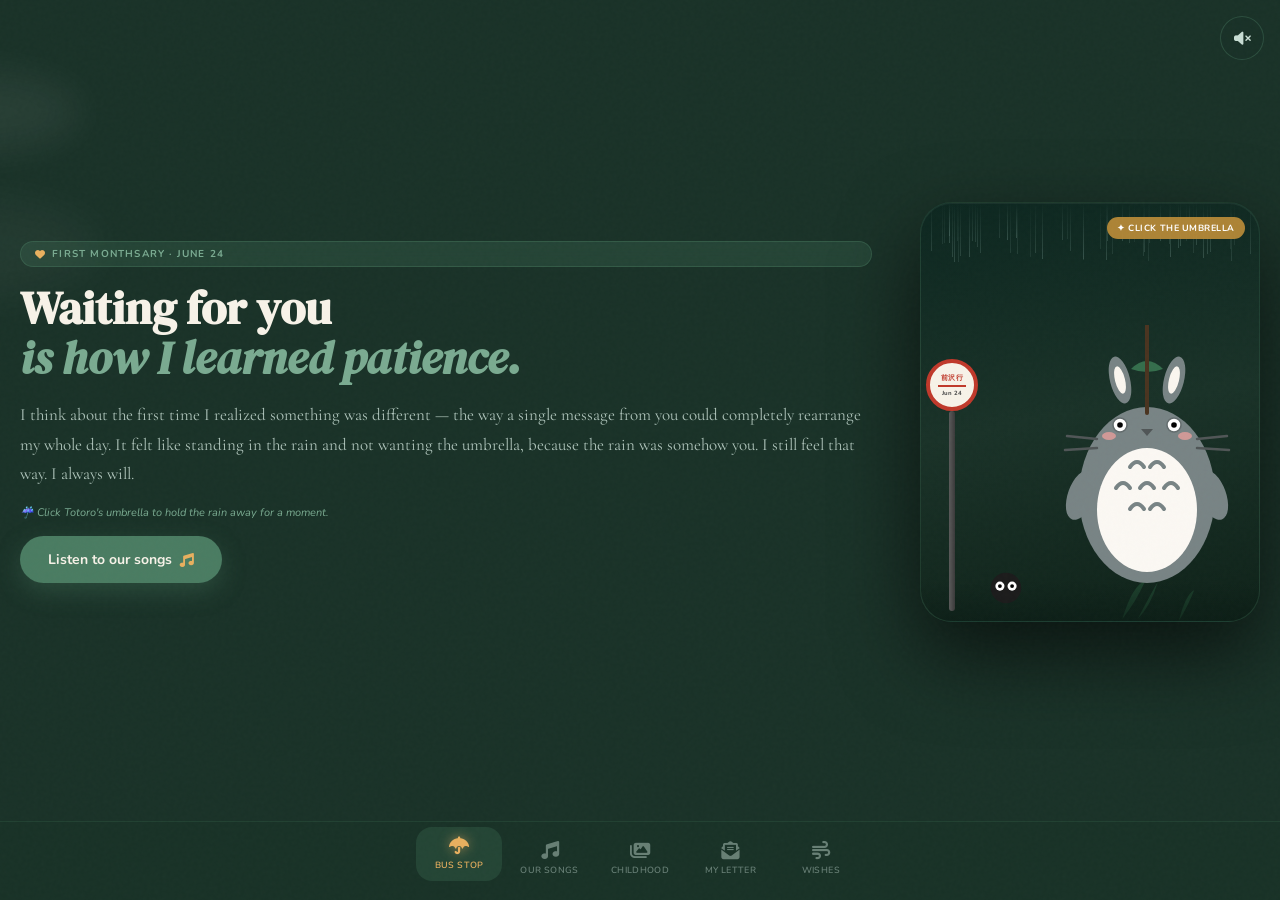
==== commit 5f76b958: "third" ====
--- a/index.html
+++ b/index.html
@@ -658,6 +658,7 @@
       flex-shrink: 0;
       height: 300px;
       width: 100%;
+      max-width: 600px;
     }
     @media (min-width: 768px) { .sky-frame { width: 340px; height: 400px; } }
 
@@ -682,8 +683,8 @@
       100% { transform: translateY(-110vh) rotate(4deg) scale(0.6); opacity: 0; }
     }
     .lantern-body {
-      width: 64px;
-      height: 80px;
+      width: 84px;
+      height: 100px;
       background: linear-gradient(160deg, #f9d878, #e89c2a);
       border-radius: 50% 50% 30% 30% / 60% 60% 40% 40%;
       display: flex;
@@ -693,7 +694,7 @@
       text-align: center;
       font-family: 'Lora', serif;
       font-style: italic;
-      font-size: 9px;
+      font-size: 14px;
       color: rgba(0,0,0,0.7);
       line-height: 1.3;
       word-break: break-word;
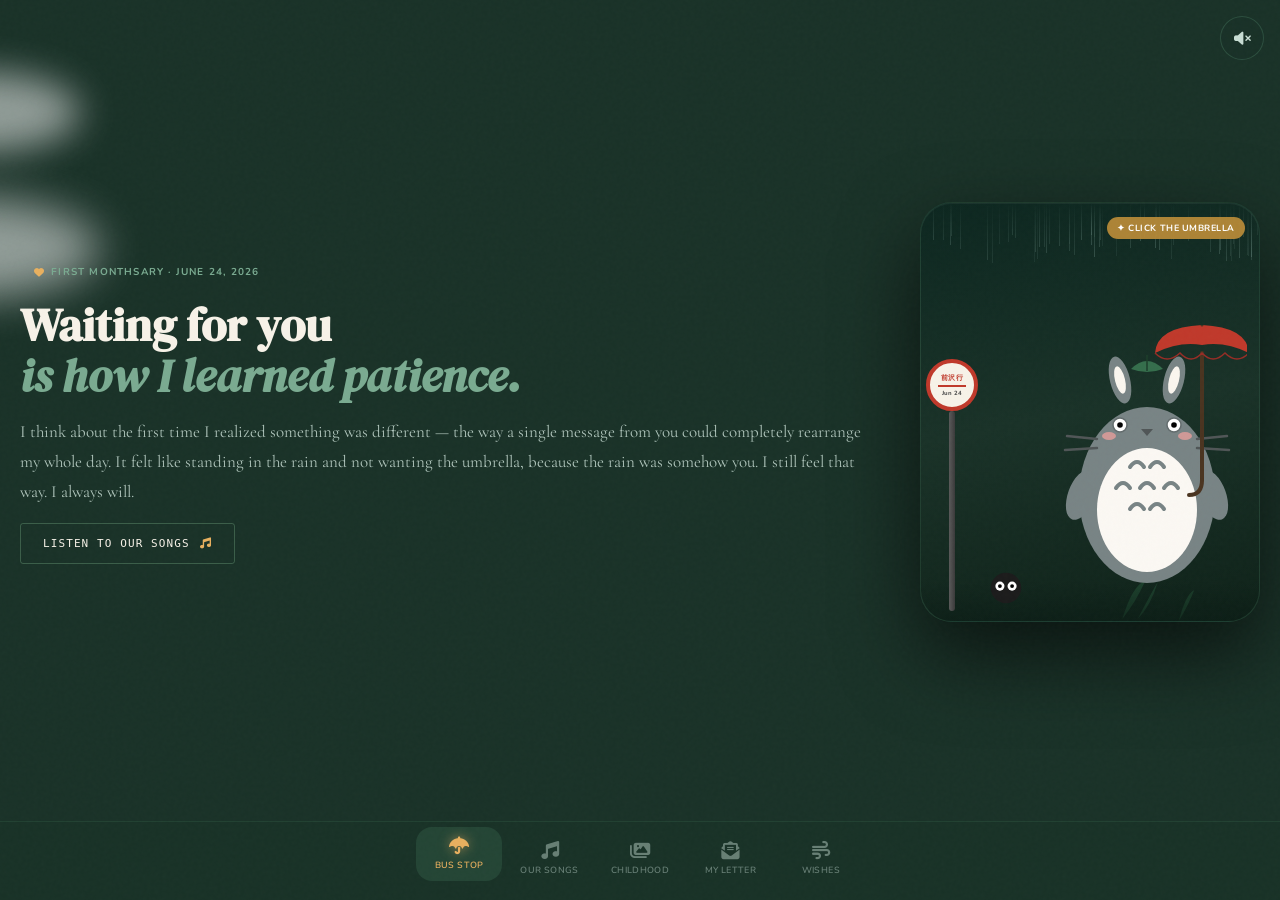
==== commit be31b640: "fwaf" ====
--- a/index.html
+++ b/index.html
@@ -58,8 +58,8 @@
 
     /* ─── CLOUDS ─── */
     .cloud { position: fixed; border-radius: 50%; pointer-events: none; z-index: 0; }
-    .cloud-1 { top: 8vh; left: -120px; width: 200px; height: 80px; background: rgba(255,255,255,0.06); filter: blur(18px); animation: driftCloud 32s linear infinite; }
-    .cloud-2 { top: 22vh; left: -180px; width: 280px; height: 100px; background: rgba(255,255,255,0.04); filter: blur(22px); animation: driftCloud 48s linear infinite; animation-delay: -14s; }
+    .cloud-1 { top: 8vh; left: -120px; width: 200px; height: 80px; background: rgba(255, 255, 255, 0.521); filter: blur(18px); animation: driftCloud 32s linear infinite; }
+    .cloud-2 { top: 22vh; left: -180px; width: 280px; height: 100px; background: rgba(255,255,255,0.521); filter: blur(22px); animation: driftCloud 48s linear infinite; animation-delay: -14s; }
     @keyframes driftCloud {
       from { transform: translateX(-160px); }
       to   { transform: translateX(110vw); }
@@ -160,16 +160,12 @@
       display: inline-flex;
       align-items: center;
       gap: 6px;
-      background: rgba(74,124,98,0.25);
-      border: 1px solid rgba(74,124,98,0.4);
       color: var(--sage);
       font-size: 10px;
       font-weight: 700;
       letter-spacing: 0.12em;
       text-transform: uppercase;
       padding: 5px 14px;
-      border-radius: 99px;
-      backdrop-filter: blur(8px);
     }
 
     /* ─── TYPOGRAPHY ─── */
@@ -199,6 +195,7 @@
       flex-direction: column;
       gap: 0;
     }
+
     @media (min-width: 768px) {
       #scene-bus { flex-direction: row; gap: 48px; }
     }
@@ -255,19 +252,19 @@
     .cta-btn {
       display: inline-flex;
       align-items: center;
-      gap: 8px;
-      background: var(--leaf);
+      gap: 10px;
       color: var(--cream);
-      font-family: 'Nunito', sans-serif;
-      font-weight: 700;
-      font-size: 14px;
-      padding: 14px 28px;
-      border-radius: 99px;
-      border: none;
+      font-family: 'Space Mono', monospace;
+      font-size: 11px;
+      letter-spacing: 0.1em;
+      text-transform: uppercase;
+      padding: 13px 22px;
+      border: 1px solid rgba(92,138,106,0.5);
+      background: transparent;
+      border-radius: 3px;
       cursor: pointer;
-      transition: all 0.3s cubic-bezier(0.34, 1.56, 0.64, 1);
-      box-shadow: 0 8px 24px rgba(74,124,98,0.35);
-      align-self: center;
+      transition: all 0.25s;
+      width: fit-content;
     }
     @media (min-width: 768px) { .cta-btn { align-self: flex-start; } }
     .cta-btn:hover { background: var(--moss); transform: translateY(-3px); box-shadow: 0 16px 32px rgba(74,124,98,0.4); }
@@ -895,7 +892,7 @@
     <div class="scene-text-col">
       <div class="date-badge">
         <i class="fas fa-heart" style="color:var(--amber)"></i>
-        First Monthsary · June 24
+        First Monthsary · June 24, 2026
       </div>
 
       <h1 class="title-display" style="font-size: clamp(28px, 5vw, 46px);">
@@ -905,10 +902,6 @@
 
       <p class="body-text">
         I think about the first time I realized something was different — the way a single message from you could completely rearrange my whole day. It felt like standing in the rain and not wanting the umbrella, because the rain was somehow you. I still feel that way. I always will.
-      </p>
-
-      <p style="font-size:11px; color:var(--sage); font-style:italic;">
-        ☔ Click Totoro's umbrella to hold the rain away for a moment.
       </p>
 
       <button class="cta-btn" onclick="changeScene(1)">
@@ -989,12 +982,18 @@
           <path d="M84 44 Q100 28 116 44 Q100 50 84 44Z" fill="#356e4c"/>
           <line x1="100" y1="30" x2="100" y2="46" stroke="#1c3e2b" stroke-width="1.5"/>
           <!-- umbrella -->
-          <g id="umbrella-group">
-            <line x1="100" y1="88" x2="100" y2="-8" stroke="#4a3420" stroke-width="4" stroke-linecap="round"/>
-            <path d="M32,-8 Q100,-58 168,-8 Q134,-14 100,-8 Q66,-14 32,-8Z" fill="#c0392b"/>
-            <path d="M32,-8 L168,-8" stroke="#962d26" stroke-width="1.5"/>
-            <line x1="100" y1="-58" x2="100" y2="-66" stroke="#4a3420" stroke-width="3" stroke-linecap="round"/>
-            <circle cx="100" cy="-67" r="3.5" fill="#e2b071"/>
+          <g id="umbrella-group" style="transform-origin:155px 155px; transition:transform 0.6s cubic-bezier(0.34,1.56,0.64,1)">
+            <!-- stick -->
+            <line x1="155" y1="155" x2="155" y2="28" stroke="#4a3420" stroke-width="4" stroke-linecap="round"/>
+            <!-- handle hook -->
+            <path d="M155,155 Q155,170 142,170" stroke="#4a3420" stroke-width="4" stroke-linecap="round" fill="none"/>
+            <!-- canopy dome -->
+            <path d="M108,28 Q110,2 155,0 Q200,2 202,28 Q178,16 155,20 Q132,16 108,28Z" fill="#c0392b"/>
+            <!-- scallop edge -->
+            <path d="M108,28 Q120,40 133,28 Q144,40 155,28 Q166,40 178,28 Q190,40 202,28" stroke="#962d26" stroke-width="1.5" fill="none"/>
+            <!-- tip -->
+            <line x1="155" y1="0" x2="155" y2="-6" stroke="#4a3420" stroke-width="3" stroke-linecap="round"/>
+            <circle cx="155" cy="-7" r="3.5" fill="#e2b071"/>
           </g>
         </svg>
       </div>
@@ -1430,10 +1429,10 @@
   umbrellaOpen = !umbrellaOpen;
   const ug = document.getElementById('umbrella-group');
   if(umbrellaOpen){
-    ug.style.transform='rotate(0deg) translateY(0)';
+    ug.style.transform = 'rotate(0deg)';
     spawnSplashes();
   } else {
-    ug.style.transform='rotate(118deg) translateY(-10px)';
+    ug.style.transform = 'rotate(110deg)';
   }
 });
 
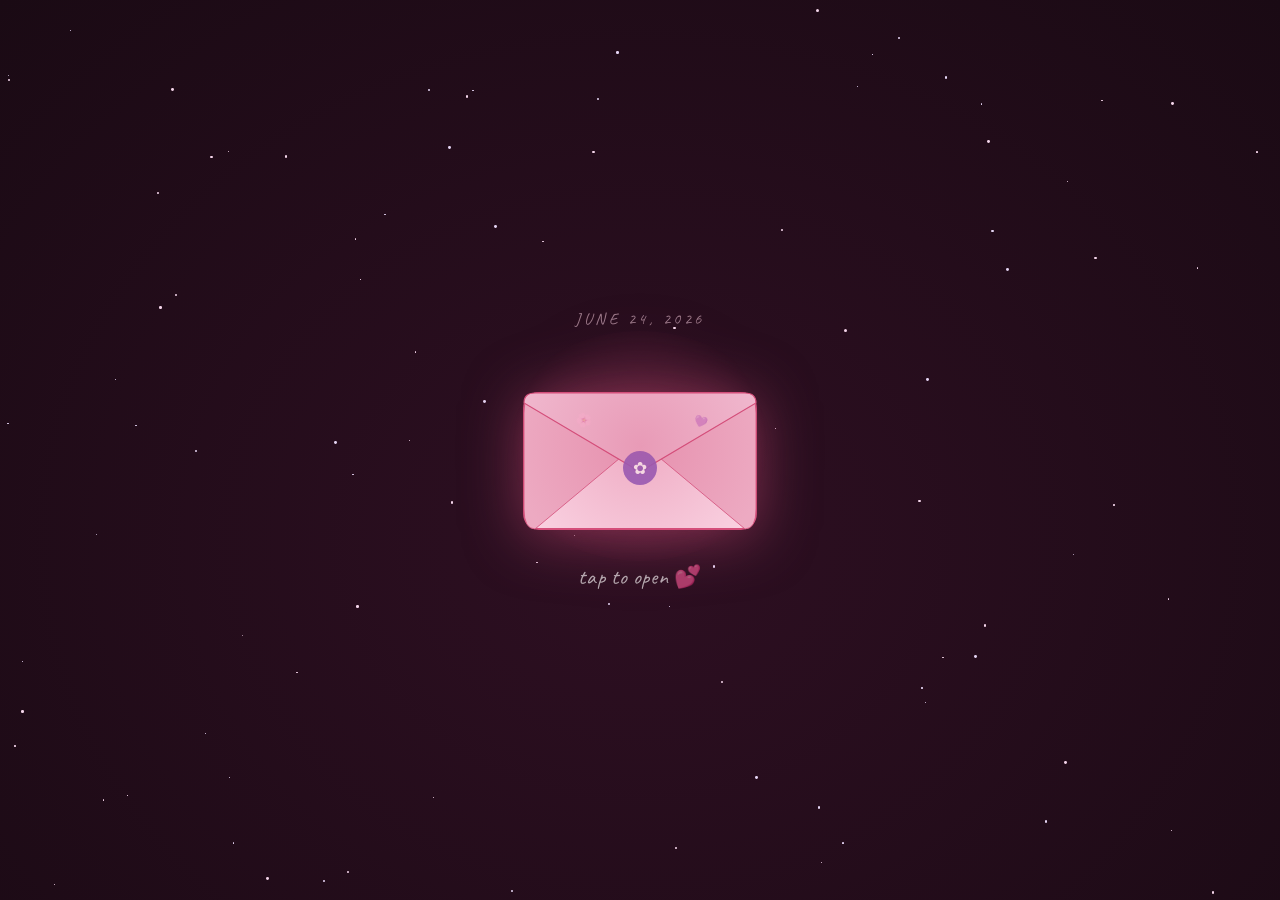
==== commit 6343e62c: "k" ====
--- a/index.html
+++ b/index.html
@@ -1,1615 +1,1991 @@
-<!DOCTYPE html>
+<!doctype html>
 <html lang="en">
+
 <head>
-  <meta charset="UTF-8">
-  <meta name="viewport" content="width=device-width, initial-scale=1.0, maximum-scale=1.0, user-scalable=no">
-  <title>To My Favorite Person • June 24 🌿</title>
-
-  <link rel="preconnect" href="https://fonts.googleapis.com">
-  <link rel="preconnect" href="https://fonts.gstatic.com" crossorigin>
-  <link href="https://fonts.googleapis.com/css2?family=Cormorant+Garamond:ital,wght@0,300;0,400;0,600;1,300;1,400&family=DM+Serif+Display:ital@0;1&family=Lora:ital,wght@0,400;0,500;1,400;1,500&family=Nunito:wght@300;400;600;700&display=swap" rel="stylesheet">
-  <link rel="stylesheet" href="https://cdnjs.cloudflare.com/ajax/libs/font-awesome/6.4.0/css/all.min.css">
-
+  <meta charset="UTF-8" />
+  <meta name="viewport" content="width=device-width, initial-scale=1.0, maximum-scale=1.0, user-scalable=no" />
+  <title>Jun 24th 🌷</title>
+  <link rel="preconnect" href="https://fonts.googleapis.com" />
+  <link
+    href="https://fonts.googleapis.com/css2?family=Caveat:wght@400;600;700&family=Nunito:ital,wght@0,300;0,400;1,300&display=swap"
+    rel="stylesheet" />
   <style>
     :root {
-      --forest:    #1a3228;
-      --moss:      #2b5240;
-      --leaf:      #4a7c62;
-      --sage:      #7aab91;
-      --fog:       #c8ddd4;
-      --cream:     #f7f2e8;
-      --parchment: #efe8d5;
-      --gold:      #c9953a;
-      --amber:     #e8b05f;
-      --dust:      #b5a48a;
-      --coal:      #1c1f1e;
-      --blush:     #e8b4a0;
-      --sky:       #0d1f1a;
-    }
-
-    * { box-sizing: border-box; margin: 0; padding: 0; }
-
+      --blush: #f9d0e0;
+      --rose: #e8799a;
+      --hot-pink: #d44e7a;
+      --lavender: #d4bfee;
+      --purple: #8a5cbf;
+      --deep-purple: #5a3580;
+      --maroon: #7a1c3c;
+      --dark-maroon: #4a0e22;
+      --petal: #fce8f0;
+      --ink: #2a0e1e;
+      --night: #1a0a14;
+      --mid-night: #2e0f22;
+    }
+
+    * {
+      margin: 0;
+      padding: 0;
+      box-sizing: border-box;
+    }
+
+    html,
     body {
+      width: 100%;
+      height: 100%;
+      overflow: hidden;
       font-family: 'Nunito', sans-serif;
-      background: var(--forest);
-      color: var(--coal);
-      height: 100dvh;
+      background: var(--night);
+      color: var(--ink);
+      -webkit-tap-highlight-color: transparent;
+      user-select: none;
+    }
+
+    #app {
+      width: 100vw;
+      height: 100vh;
+      position: relative;
       overflow: hidden;
-      display: flex;
-      flex-direction: column;
-      user-select: none;
-    }
-
-    /* ─── GRAIN OVERLAY ─── */
-    body::before {
-      content: '';
+    }
+
+    .scene {
+      position: absolute;
+      inset: 0;
+      width: 100%;
+      height: 100%;
+      opacity: 0;
+      pointer-events: none;
+      transition: opacity 0.2s;
+    }
+
+    .scene.active {
+      opacity: 1;
+      pointer-events: all;
+    }
+
+    /* ════ SOOT TRANSITION ════ */
+    #soot-transition {
       position: fixed;
       inset: 0;
-      background-image: url("data:image/svg+xml,%3Csvg viewBox='0 0 256 256' xmlns='http://www.w3.org/2000/svg'%3E%3Cfilter id='noise'%3E%3CfeTurbulence type='fractalNoise' baseFrequency='0.9' numOctaves='4' stitchTiles='stitch'/%3E%3C/filter%3E%3Crect width='100%25' height='100%25' filter='url(%23noise)' opacity='0.04'/%3E%3C/svg%3E");
-      pointer-events: none;
-      z-index: 9997;
-      opacity: 0.45;
-    }
-
-    /* ─── SCROLLBAR ─── */
-    ::-webkit-scrollbar { width: 4px; }
-    ::-webkit-scrollbar-track { background: transparent; }
-    ::-webkit-scrollbar-thumb { background: var(--leaf); border-radius: 8px; }
-
-    /* ─── CLOUDS ─── */
-    .cloud { position: fixed; border-radius: 50%; pointer-events: none; z-index: 0; }
-    .cloud-1 { top: 8vh; left: -120px; width: 200px; height: 80px; background: rgba(255, 255, 255, 0.521); filter: blur(18px); animation: driftCloud 32s linear infinite; }
-    .cloud-2 { top: 22vh; left: -180px; width: 280px; height: 100px; background: rgba(255,255,255,0.521); filter: blur(22px); animation: driftCloud 48s linear infinite; animation-delay: -14s; }
-    @keyframes driftCloud {
-      from { transform: translateX(-160px); }
-      to   { transform: translateX(110vw); }
-    }
-
-    /* ─── RAIN ─── */
-    .rain-drop {
-      position: absolute;
-      width: 1px;
-      height: 48px;
-      background: linear-gradient(transparent, rgba(180,220,210,0.35));
-      animation: fallDown linear infinite;
-    }
-    @keyframes fallDown {
-      from { transform: translateY(-80px); }
-      to   { transform: translateY(110vh); }
-    }
-
-    /* ─── SCENES ─── */
-    #main-content {
-      flex: 1;
-      overflow-y: auto;
-      overflow-x: hidden;
-      position: relative;
-      z-index: 10;
-      scroll-behavior: smooth;
-    }
-
-    .scene {
-      display: none;
-      min-height: calc(100dvh - 88px);
-      padding: 24px 20px 12px;
+      z-index: 9999;
+      background: var(--night);
+      display: flex;
       align-items: center;
       justify-content: center;
-    }
-    .scene.active { display: flex; }
-
-    /* ─── NAV ─── */
-    #dock {
-      background: rgba(26,50,40,0.92);
-      backdrop-filter: blur(16px);
-      border-top: 1px solid rgba(74,124,98,0.2);
-      z-index: 50;
+      flex-direction: column;
+      gap: 20px;
+      pointer-events: none;
+      opacity: 0;
+      transition: opacity 0.35s ease;
+    }
+
+    #soot-transition.show {
+      opacity: 1;
+      pointer-events: all;
+    }
+
+    .soot-cluster {
+      display: flex;
+      gap: 10px;
+      flex-wrap: wrap;
+      justify-content: center;
+      max-width: 200px;
+    }
+
+    .soot-sprite {
+      background: #1a0a14;
+      border-radius: 50%;
+      position: relative;
+      animation: soot-bounce 0.55s ease-in-out infinite alternate;
+      box-shadow: 0 0 8px rgba(212, 78, 122, 0.25);
       flex-shrink: 0;
     }
-    .dock-inner {
-      max-width: 480px;
-      margin: 0 auto;
-      display: flex;
-      gap: 4px;
-      padding: 10px 16px 14px;
-    }
-    .nav-btn {
-      flex: 1;
+
+    .soot-sprite::before,
+    .soot-sprite::after {
+      content: '';
+      position: absolute;
+      background: rgba(249, 208, 224, 0.9);
+      border-radius: 50%;
+      width: 5px;
+      height: 5px;
+      top: 5px;
+    }
+
+    .soot-sprite::before {
+      left: 4px;
+    }
+
+    .soot-sprite::after {
+      right: 4px;
+    }
+
+    .soot-sprite:nth-child(1) {
+      width: 26px;
+      height: 26px;
+    }
+
+    .soot-sprite:nth-child(2) {
+      width: 20px;
+      height: 20px;
+      animation-delay: 0.1s;
+    }
+
+    .soot-sprite:nth-child(3) {
+      width: 16px;
+      height: 16px;
+      animation-delay: 0.2s;
+    }
+
+    .soot-sprite:nth-child(4) {
+      width: 22px;
+      height: 22px;
+      animation-delay: 0.05s;
+    }
+
+    .soot-sprite:nth-child(5) {
+      width: 18px;
+      height: 18px;
+      animation-delay: 0.15s;
+    }
+
+    @keyframes soot-bounce {
+      from {
+        transform: translateY(0) scale(1);
+      }
+
+      to {
+        transform: translateY(-9px) scale(0.9);
+      }
+    }
+
+    .soot-label {
+      color: rgba(249, 208, 224, 0.5);
+      font-family: 'Caveat', cursive;
+      font-size: 18px;
+      letter-spacing: 0.06em;
+    }
+
+    /* ════ SCENE 0 — ENVELOPE ════ */
+    #scene-loading {
+      background: radial-gradient(ellipse at 50% 60%, var(--mid-night) 0%, var(--night) 100%);
       display: flex;
       flex-direction: column;
       align-items: center;
-      gap: 4px;
-      padding: 10px 6px;
-      border-radius: 16px;
-      border: none;
-      background: transparent;
-      color: rgba(200,221,212,0.45);
+      justify-content: center;
       cursor: pointer;
-      transition: all 0.35s cubic-bezier(0.34, 1.56, 0.64, 1);
-      font-family: 'Nunito', sans-serif;
-    }
-    .nav-btn i { font-size: 18px; }
-    .nav-btn span { font-size: 9px; font-weight: 600; letter-spacing: 0.04em; text-transform: uppercase; }
-    .nav-btn:hover { background: rgba(74,124,98,0.15); color: var(--fog); transform: translateY(-3px); }
-    .nav-btn.active { background: rgba(74,124,98,0.25); color: var(--amber); transform: translateY(-5px); }
-    .nav-btn.active i { filter: drop-shadow(0 0 6px rgba(232,176,95,0.6)); }
-
-    /* ─── AMBIENT TOGGLE ─── */
-    #ambient-btn {
-      position: fixed;
-      top: 16px;
-      right: 16px;
-      z-index: 100;
-      width: 44px;
-      height: 44px;
+      gap: 0;
+    }
+
+    .stars-bg {
+      position: absolute;
+      inset: 0;
+      overflow: hidden;
+      pointer-events: none;
+    }
+
+    .star {
+      position: absolute;
       border-radius: 50%;
-      border: 1px solid rgba(74,124,98,0.4);
-      background: rgba(26,50,40,0.85);
-      color: var(--fog);
+      animation: twinkle var(--dur, 3s) ease-in-out infinite;
+    }
+
+    @keyframes twinkle {
+
+      0%,
+      100% {
+        opacity: var(--op, 0.6);
+        transform: scale(1);
+      }
+
+      50% {
+        opacity: 0.08;
+        transform: scale(0.4);
+      }
+    }
+
+    .loading-petal {
+      position: absolute;
+      font-size: var(--ps, 14px);
+      pointer-events: none;
+      animation: petal-fall var(--dur, 8s) linear infinite var(--delay, 0s);
+      opacity: 0;
+    }
+
+    @keyframes petal-fall {
+      0% {
+        opacity: 0;
+        transform: translateY(-20px) rotate(0deg) translateX(0);
+      }
+
+      10% {
+        opacity: 0.6;
+      }
+
+      90% {
+        opacity: 0.4;
+      }
+
+      100% {
+        opacity: 0;
+        transform: translateY(100vh) rotate(var(--rot, 360deg)) translateX(var(--dx, 20px));
+      }
+    }
+
+    .loading-content {
+      position: relative;
+      z-index: 2;
+      display: flex;
+      flex-direction: column;
+      align-items: center;
+      gap: 24px;
+    }
+
+    .loading-title {
+      color: rgba(249, 208, 224, 0.55);
+      font-family: 'Caveat', cursive;
+      font-size: clamp(13px, 3vw, 16px);
+      letter-spacing: 0.22em;
+      text-transform: uppercase;
+    }
+
+    .envelope-wrap {
+      position: relative;
       cursor: pointer;
-      display: flex;
+      filter: drop-shadow(0 6px 28px rgba(212, 78, 122, 0.5));
+      animation: float-gentle 3.2s ease-in-out infinite;
+    }
+
+    @keyframes float-gentle {
+
+      0%,
+      100% {
+        transform: translateY(0) rotate(-1.5deg);
+      }
+
+      50% {
+        transform: translateY(-14px) rotate(1.5deg);
+      }
+    }
+
+    .envelope-glow {
+      position: absolute;
+      inset: -22px;
+      background: radial-gradient(circle, rgba(212, 78, 122, 0.28) 0%, transparent 70%);
+      border-radius: 50%;
+      animation: pulse-glow 2.2s ease-in-out infinite;
+      pointer-events: none;
+    }
+
+    @keyframes pulse-glow {
+
+      0%,
+      100% {
+        transform: scale(1);
+        opacity: 0.9;
+      }
+
+      50% {
+        transform: scale(1.2);
+        opacity: 0.35;
+      }
+    }
+
+    svg.envelope {
+      width: min(240px, 64vw);
+      height: auto;
+    }
+
+    .env-petal {
+      position: absolute;
+      pointer-events: none;
+      animation: env-drift var(--dur, 4s) ease-in-out infinite var(--delay, 0s);
+      font-size: var(--size, 15px);
+      opacity: 0;
+    }
+
+    @keyframes env-drift {
+      0% {
+        opacity: 0;
+        transform: translate(0, 0) rotate(0deg);
+      }
+
+      20% {
+        opacity: 0.8;
+      }
+
+      80% {
+        opacity: 0.5;
+      }
+
+      100% {
+        opacity: 0;
+        transform: translate(var(--tx, 20px), var(--ty, -40px)) rotate(var(--rot, 180deg));
+      }
+    }
+
+    .loading-hint {
+      color: rgba(255, 255, 255, 0.65);
+      font-family: 'Caveat', cursive;
+      font-size: clamp(18px, 4.5vw, 22px);
+      text-align: center;
+      animation: hint-pulse 2.2s ease-in-out infinite;
+      letter-spacing: 0.03em;
+    }
+
+    @keyframes hint-pulse {
+
+      0%,
+      100% {
+        opacity: 0.55;
+      }
+
+      50% {
+        opacity: 1;
+      }
+    }
+
+    /* ════ SCENE 1 — TOTORO ════ */
+    #scene-totoro {
+      background: linear-gradient(180deg, #f0cede 0%, #e8b8d8 45%, #c08aaa 100%);
+      overflow: hidden;
+      display: flex;
+      flex-direction: column;
+      align-items: center;
+      justify-content: flex-end;
+    }
+
+    .cloud {
+      position: absolute;
+      background: rgba(255, 255, 255, 0.82);
+      border-radius: 60px;
+      animation: cloud-drift var(--dur, 42s) linear infinite;
+      filter: blur(0.8px);
+      pointer-events: none;
+    }
+
+    .cloud .c-bump {
+      position: absolute;
+      background: rgba(255, 255, 255, 0.82);
+      border-radius: 50%;
+    }
+
+    @keyframes cloud-drift {
+      from {
+        transform: translateX(-220px);
+      }
+
+      to {
+        transform: translateX(calc(100vw + 220px));
+      }
+    }
+
+    .treeline {
+      position: absolute;
+      bottom: 0;
+      width: 100%;
+      height: 38%;
+      z-index: 1;
+      pointer-events: none;
+    }
+
+    .totoro-speech-wrap {
+      position: relative;
+      z-index: 6;
+      width: min(320px, 84vw);
+      margin-bottom: 18px;
+    }
+
+    #totoro-bubble {
+      position: relative;
+      background: rgba(255, 255, 255, 0.95);
+      border: 2px solid #064e3b;
+      border-radius: 20px;
+      padding: 18px 20px;
+      box-shadow: 0 8px 28px rgba(0, 0, 0, 0.18);
+      min-height: 64px;
+      display: flex;
+      flex-direction: column;
       align-items: center;
       justify-content: center;
-      font-size: 15px;
-      backdrop-filter: blur(12px);
-      transition: all 0.3s;
-    }
-    #ambient-btn:hover { background: var(--moss); transform: scale(1.08); }
-
-    /* ─── DATE BADGE ─── */
-    .date-badge {
-      display: inline-flex;
+      cursor: pointer;
+      transition: transform 0.15s ease, box-shadow 0.15s ease;
+      transform: scale(0.9);
+      opacity: 0;
+      animation: pop-in 0.5s ease-out forwards;
+    }
+
+    #totoro-bubble:active {
+      transform: scale(0.93);
+      box-shadow: 0 3px 10px rgba(0, 0, 0, 0.15);
+    }
+
+    #totoro-bubble::after {
+      content: '';
+      position: absolute;
+      bottom: -16px;
+      left: 50%;
+      transform: translateX(-50%);
+      border-left: 14px solid transparent;
+      border-right: 14px solid transparent;
+      border-top: 17px solid #ffffff;
+    }
+
+    #totoro-bubble::before {
+      content: '';
+      position: absolute;
+      bottom: -19px;
+      left: 50%;
+      transform: translateX(-50%);
+      border-left: 15px solid transparent;
+      border-right: 15px solid transparent;
+      border-top: 19px solid #064e3b;
+      z-index: -1;
+    }
+
+    @keyframes pop-in {
+      to {
+        transform: scale(1);
+        opacity: 1;
+      }
+    }
+
+    #totoro-speech-text {
+      color: #022c22;
+      font-weight: 700;
+      text-align: center;
+      font-size: clamp(13px, 3.5vw, 15px);
+      line-height: 1.55;
+      font-family: 'Nunito', sans-serif;
+    }
+
+    .bubble-tap-hint {
+      text-align: center;
+      font-family: 'Caveat', cursive;
+      font-size: 13px;
+      color: rgba(90, 18, 48, 0.55);
+      margin-top: 6px;
+      animation: hint-pulse 2s ease-in-out infinite;
+    }
+
+    .totoro-container {
+      position: relative;
+      z-index: 5;
+      display: flex;
+      flex-direction: column;
       align-items: center;
-      gap: 6px;
-      color: var(--sage);
-      font-size: 10px;
+      margin-bottom: -8px;
+    }
+
+    svg.totoro-svg {
+      width: min(260px, 56vw);
+      height: auto;
+      filter: drop-shadow(0 6px 20px rgba(90, 53, 128, 0.3));
+      animation: totoro-breathe 4s ease-in-out infinite;
+    }
+
+    @keyframes totoro-breathe {
+
+      0%,
+      100% {
+        transform: scaleY(1) scaleX(1);
+      }
+
+      50% {
+        transform: scaleY(1.018) scaleX(0.988);
+      }
+    }
+
+    .ground-strip {
+      width: 100%;
+      height: 72px;
+      background: linear-gradient(180deg, #9a5070 0%, #7a1c3c 100%);
+      position: relative;
+      z-index: 3;
+      flex-shrink: 0;
+    }
+
+    .scene-btn {
+      position: absolute;
+      bottom: 18px;
+      left: 50%;
+      transform: translateX(-50%);
+      z-index: 20;
+      background: rgba(255, 255, 255, 0.92);
+      border: none;
+      border-radius: 50px;
+      padding: 11px 30px;
+      font-family: 'Caveat', cursive;
+      font-size: 20px;
+      color: var(--maroon);
+      cursor: pointer;
+      box-shadow: 0 4px 18px rgba(122, 28, 60, 0.22);
+      transition: transform 0.15s, box-shadow 0.15s;
+      white-space: nowrap;
+      opacity: 0;
+      animation: btn-appear 0.6s 5.2s ease forwards;
+    }
+
+    .scene-btn:active {
+      transform: translateX(-50%) scale(0.95);
+      box-shadow: 0 2px 8px rgba(122, 28, 60, 0.2);
+    }
+
+    @keyframes btn-appear {
+      from {
+        opacity: 0;
+        transform: translateX(-50%) translateY(14px);
+      }
+
+      to {
+        opacity: 1;
+        transform: translateX(-50%) translateY(0);
+      }
+    }
+
+    /* ════ SCENE 2 — LETTER ════ */
+    #scene-letter {
+      background: linear-gradient(135deg, #fce8f0 0%, #f0d0e4 100%);
+      display: flex;
+      flex-direction: column;
+      align-items: center;
+      overflow-y: auto;
+      padding: 24px 16px 40px;
+      -webkit-overflow-scrolling: touch;
+      gap: 16px;
+    }
+
+    .paper-sheet {
+      background: #fff8fb;
+      border-radius: 3px;
+      padding: clamp(28px, 7vw, 48px) clamp(22px, 6vw, 42px);
+      max-width: 580px;
+      width: 100%;
+      box-shadow: 0 2px 0 #e8c0d0, 0 4px 0 #ddb0c4, 0 10px 40px rgba(122, 28, 60, 0.14), inset 0 0 60px rgba(255, 220, 235, 0.25);
+      position: relative;
+      background-image: repeating-linear-gradient(transparent, transparent 35px, rgba(212, 78, 122, 0.13) 35px, rgba(212, 78, 122, 0.13) 36px);
+      background-position: 0 12px;
+      flex-shrink: 0;
+    }
+
+    .paper-sheet::before {
+      content: '';
+      position: absolute;
+      top: 0;
+      bottom: 0;
+      left: clamp(42px, 10.5vw, 62px);
+      width: 1.5px;
+      background: rgba(212, 78, 122, 0.2);
+    }
+
+    .letter-date {
+      font-family: 'Caveat', cursive;
+      font-size: clamp(13px, 3.2vw, 15px);
+      color: var(--rose);
+      text-align: right;
+      margin-bottom: 10px;
+      opacity: 0;
+      transition: opacity 0.5s;
+    }
+
+    .letter-salutation {
+      font-family: 'Caveat', cursive;
+      font-size: clamp(20px, 5.5vw, 26px);
+      color: var(--maroon);
       font-weight: 700;
-      letter-spacing: 0.12em;
-      text-transform: uppercase;
-      padding: 5px 14px;
-    }
-
-    /* ─── TYPOGRAPHY ─── */
-    .title-display {
-      font-family: 'DM Serif Display', serif;
-      line-height: 1.1;
-      color: var(--cream);
-    }
-    .title-italic {
-      font-family: 'DM Serif Display', serif;
-      font-style: italic;
-      color: var(--sage);
-    }
-    .handwritten {
-      font-family: 'Lora', serif;
-      font-style: italic;
-    }
-    .body-text {
-      font-family: 'Cormorant Garamond', serif;
+      margin-bottom: 6px;
+      min-height: 1.3em;
+    }
+
+    .letter-body {
+      font-family: 'Caveat', cursive;
+      font-size: clamp(17px, 4.2vw, 20px);
+      color: #3a1020;
+      line-height: 2;
+      user-select: text;
+    }
+
+    .letter-cursor {
+      display: inline-block;
+      width: 2px;
+      height: 1em;
+      background: var(--maroon);
+      vertical-align: middle;
+      margin-left: 1px;
+      animation: cursor-blink 0.75s step-end infinite;
+    }
+
+    @keyframes cursor-blink {
+
+      0%,
+      100% {
+        opacity: 1;
+      }
+
+      50% {
+        opacity: 0;
+      }
+    }
+
+    .letter-closing {
+      font-family: 'Caveat', cursive;
+      font-size: clamp(17px, 4.2vw, 21px);
+      color: var(--ink);
+      margin-top: 22px;
+      opacity: 0;
+      transition: opacity 0.8s;
+    }
+
+    .letter-signature {
+      font-family: 'Caveat', cursive;
+      font-size: clamp(22px, 6vw, 28px);
+      font-weight: 700;
+      color: var(--maroon);
+      opacity: 0;
+      transition: opacity 0.8s;
+    }
+
+    .letter-deco {
+      position: absolute;
+      font-size: 24px;
+      opacity: 0.14;
+      pointer-events: none;
+    }
+
+    .ld-1 {
+      top: 10px;
+      left: 10px;
+      transform: rotate(-30deg);
+    }
+
+    .ld-2 {
+      top: 10px;
+      right: 10px;
+      transform: rotate(30deg);
+    }
+
+    .ld-3 {
+      bottom: 10px;
+      left: 10px;
+      transform: rotate(15deg);
+    }
+
+    .ld-4 {
+      bottom: 10px;
+      right: 10px;
+      transform: rotate(-15deg);
+    }
+
+    /* ── Letter controls row ── */
+    .letter-controls {
+      display: none;
+      flex-direction: row;
+      gap: 10px;
+      flex-wrap: wrap;
+      justify-content: center;
+      align-items: center;
+      flex-shrink: 0;
+      max-width: 580px;
+      width: 100%;
+    }
+
+    .letter-controls.visible {
+      display: flex;
+    }
+
+    .letter-ctrl-btn {
+      background: rgba(122, 28, 60, 0.1);
+      border: 1.5px solid rgba(122, 28, 60, 0.25);
+      border-radius: 50px;
+      padding: 9px 20px;
+      font-family: 'Caveat', cursive;
       font-size: 17px;
-      line-height: 1.75;
-      color: rgba(200,221,212,0.85);
-    }
-
-    /* ─── SCENE 1: BUS STOP ─── */
-    #scene-bus {
+      color: var(--maroon);
+      cursor: pointer;
+      transition: background 0.15s, transform 0.15s;
+      opacity: 0;
+      animation: fade-up 0.5s ease forwards;
+    }
+
+    .letter-ctrl-btn:active {
+      transform: scale(0.95);
+    }
+
+    .letter-ctrl-btn:hover {
+      background: rgba(122, 28, 60, 0.17);
+    }
+
+    .letter-action-btn {
+      display: none;
+      background: linear-gradient(135deg, var(--hot-pink), var(--maroon));
+      border: none;
+      border-radius: 50px;
+      padding: 13px 36px;
+      font-family: 'Caveat', cursive;
+      font-size: 21px;
+      color: #fff;
+      cursor: pointer;
+      box-shadow: 0 4px 20px rgba(122, 28, 60, 0.35);
+      transition: transform 0.15s;
+      flex-shrink: 0;
+      opacity: 0;
+      animation: fade-up 0.7s ease forwards;
+    }
+
+    .letter-action-btn:active {
+      transform: scale(0.96);
+    }
+
+    @keyframes fade-up {
+      from {
+        opacity: 0;
+        transform: translateY(14px);
+      }
+
+      to {
+        opacity: 1;
+        transform: translateY(0);
+      }
+    }
+
+    #scene-letter::-webkit-scrollbar {
+      width: 3px;
+    }
+
+    #scene-letter::-webkit-scrollbar-track {
+      background: transparent;
+    }
+
+    #scene-letter::-webkit-scrollbar-thumb {
+      background: rgba(212, 78, 122, 0.3);
+      border-radius: 2px;
+    }
+
+    /* ════ SCENE 3 — WISH LANTERN ════ */
+    #scene-lantern {
+      background: radial-gradient(ellipse at 50% 80%, #3a0820 0%, #1a0a14 70%);
+      overflow: hidden;
+      display: flex;
       flex-direction: column;
+      align-items: center;
+      justify-content: center;
       gap: 0;
-    }
-
-    @media (min-width: 768px) {
-      #scene-bus { flex-direction: row; gap: 48px; }
-    }
-
-    .scene-text-col {
-      flex: 1;
+      padding: 20px 0 0;
+    }
+
+    .lantern-stars {
+      position: absolute;
+      inset: 0;
+      pointer-events: none;
+      overflow: hidden;
+    }
+
+    .lantern-title {
+      position: relative;
+      z-index: 5;
+      font-family: 'Caveat', cursive;
+      font-size: clamp(24px, 6.5vw, 34px);
+      color: rgba(255, 255, 255, 0.88);
+      text-align: center;
+      margin-bottom: 4px;
+      text-shadow: 0 0 24px rgba(212, 78, 122, 0.7);
+      padding: 0 20px;
+    }
+
+    .lantern-sub {
+      position: relative;
+      z-index: 5;
+      font-family: 'Nunito', sans-serif;
+      font-size: clamp(12px, 3vw, 14px);
+      color: rgba(255, 255, 255, 0.4);
+      text-align: center;
+      margin-bottom: 28px;
+      padding: 0 28px;
+      line-height: 1.5;
+    }
+
+    .wish-input-wrap {
+      position: relative;
+      z-index: 5;
       display: flex;
       flex-direction: column;
-      gap: 16px;
+      align-items: center;
+      gap: 14px;
+      width: 100%;
+      padding: 0 24px;
+    }
+
+    .wish-input {
+      width: 100%;
+      max-width: 370px;
+      background: rgba(255, 255, 255, 0.07);
+      border: 1px solid rgba(212, 78, 122, 0.35);
+      border-radius: 16px;
+      padding: 15px 18px;
+      font-family: 'Caveat', cursive;
+      font-size: clamp(18px, 4.5vw, 22px);
+      color: #fff;
       text-align: center;
-    }
-    @media (min-width: 768px) {
-      .scene-text-col { text-align: left; }
-    }
-
-    .art-frame {
+      outline: none;
+      transition: border-color 0.3s, background 0.3s;
+      caret-color: var(--rose);
+    }
+
+    .wish-input::placeholder {
+      color: rgba(255, 255, 255, 0.22);
+    }
+
+    .wish-input:focus {
+      border-color: rgba(212, 78, 122, 0.7);
+      background: rgba(255, 255, 255, 0.11);
+    }
+
+    .wish-btn-row {
+      display: flex;
+      gap: 10px;
+      flex-wrap: wrap;
+      justify-content: center;
+    }
+
+    .release-btn {
+      background: linear-gradient(135deg, var(--hot-pink), var(--maroon));
+      border: none;
+      border-radius: 50px;
+      padding: 13px 38px;
+      font-family: 'Caveat', cursive;
+      font-size: clamp(20px, 5vw, 24px);
+      color: #fff;
+      cursor: pointer;
+      box-shadow: 0 4px 22px rgba(212, 78, 122, 0.55);
+      transition: transform 0.15s;
+    }
+
+    .release-btn:active {
+      transform: scale(0.95);
+    }
+
+    .view-wishes-btn {
+      background: rgba(255, 255, 255, 0.08);
+      border: 1px solid rgba(212, 78, 122, 0.4);
+      border-radius: 50px;
+      padding: 13px 28px;
+      font-family: 'Caveat', cursive;
+      font-size: clamp(18px, 4.5vw, 22px);
+      color: rgba(255, 255, 255, 0.75);
+      cursor: pointer;
+      transition: background 0.2s, border-color 0.2s;
+      display: none;
+    }
+
+    .view-wishes-btn:active {
+      transform: scale(0.95);
+    }
+
+    .view-wishes-btn.visible {
+      display: block;
+    }
+
+    /* flying lanterns — bigger */
+    .flying-lantern {
+      position: absolute;
+      z-index: 6;
+      display: flex;
+      flex-direction: column;
+      align-items: center;
+      pointer-events: none;
+      animation: lantern-fly var(--fly-dur, 8s) ease-in forwards;
+    }
+
+    @keyframes lantern-fly {
+      0% {
+        opacity: 0;
+        transform: translateY(0) translateX(0) rotate(0deg) scale(0.75);
+      }
+
+      10% {
+        opacity: 1;
+      }
+
+      82% {
+        opacity: 0.88;
+      }
+
+      100% {
+        opacity: 0;
+        transform: translateY(-115vh) translateX(var(--drift, 30px)) rotate(var(--rot, 8deg)) scale(1.1);
+      }
+    }
+
+    .lantern-body {
+      width: var(--lw, 110px);
+      height: var(--lh, 140px);
+      background: radial-gradient(ellipse at 38% 32%, #f9d0e0 0%, var(--hot-pink) 45%, var(--maroon) 100%);
+      border-radius: 50% 50% 42% 42% / 42% 42% 58% 58%;
+      box-shadow: 0 0 24px rgba(212, 78, 122, 0.9), 0 0 48px rgba(212, 78, 122, 0.45), inset 0 -8px 18px rgba(249, 208, 224, 0.5);
+      display: flex;
+      align-items: center;
+      justify-content: center;
+      padding: 14px;
+    }
+
+    .lantern-wish-text {
+      font-family: 'Caveat', cursive;
+      font-size: clamp(14px, 3.5vw, 17px);
+      color: rgba(60, 0, 20, 0.9);
+      text-align: center;
+      line-height: 1.35;
+      word-break: break-word;
+      max-width: 90%;
+      font-weight: 600;
+    }
+
+    .lantern-string {
+      width: 1.5px;
+      height: 20px;
+      background: rgba(212, 78, 122, 0.55);
+    }
+
+    .lantern-bottom {
+      width: 24px;
+      height: 9px;
+      background: rgba(122, 28, 60, 0.65);
+      border-radius: 0 0 5px 5px;
+      box-shadow: 0 2px 10px rgba(212, 78, 122, 0.55);
+    }
+
+    .wish-log {
       position: relative;
-      width: 300px;
-      height: 360px;
-      flex-shrink: 0;
-      border-radius: 32px;
-      overflow: hidden;
-      background: linear-gradient(170deg, #0d2720 0%, #1a3228 50%, #0f2219 100%);
-      border: 1px solid rgba(74,124,98,0.25);
-      box-shadow: 0 32px 80px rgba(0,0,0,0.6), inset 0 1px 0 rgba(255,255,255,0.05);
-    }
-    @media (min-width: 768px) {
-      .art-frame { width: 340px; height: 420px; }
-    }
-
-    /* hint pill */
-    .hint-pill {
+      z-index: 5;
+      margin-top: 12px;
+      font-family: 'Caveat', cursive;
+      font-size: clamp(13px, 3.2vw, 15px);
+      color: rgba(255, 255, 255, 0.32);
+      text-align: center;
+      padding: 0 20px;
+      min-height: 20px;
+    }
+
+    .mote {
       position: absolute;
-      top: 14px;
-      right: 14px;
-      background: rgba(201,149,58,0.85);
-      backdrop-filter: blur(8px);
-      color: white;
-      font-size: 9px;
-      font-weight: 700;
-      letter-spacing: 0.06em;
-      text-transform: uppercase;
-      padding: 5px 10px;
-      border-radius: 99px;
-      z-index: 20;
-      animation: subtlePulse 3s ease-in-out infinite;
-    }
-    @keyframes subtlePulse {
-      0%, 100% { opacity: 0.85; }
-      50%       { opacity: 1; }
-    }
-
-    /* CTA Button */
-    .cta-btn {
-      display: inline-flex;
-      align-items: center;
-      gap: 10px;
-      color: var(--cream);
-      font-family: 'Space Mono', monospace;
-      font-size: 11px;
-      letter-spacing: 0.1em;
-      text-transform: uppercase;
-      padding: 13px 22px;
-      border: 1px solid rgba(92,138,106,0.5);
-      background: transparent;
-      border-radius: 3px;
+      border-radius: 50%;
+      pointer-events: none;
+      animation: mote-float var(--dur, 6s) ease-in-out infinite var(--delay, 0s);
+    }
+
+    @keyframes mote-float {
+
+      0%,
+      100% {
+        transform: translate(0, 0);
+        opacity: 0;
+      }
+
+      20% {
+        opacity: 1;
+      }
+
+      50% {
+        transform: translate(var(--mx, 25px), var(--my, -20px));
+        opacity: 0.7;
+      }
+
+      80% {
+        opacity: 1;
+      }
+    }
+
+    .lantern-action-btn {
+      display: none;
+      position: relative;
+      z-index: 5;
+      margin-top: 16px;
+      background: rgba(255, 255, 255, 0.1);
+      border: 1px solid rgba(212, 78, 122, 0.4);
+      border-radius: 50px;
+      padding: 11px 30px;
+      font-family: 'Caveat', cursive;
+      font-size: 19px;
+      color: rgba(255, 255, 255, 0.75);
       cursor: pointer;
-      transition: all 0.25s;
-      width: fit-content;
-    }
-    @media (min-width: 768px) { .cta-btn { align-self: flex-start; } }
-    .cta-btn:hover { background: var(--moss); transform: translateY(-3px); box-shadow: 0 16px 32px rgba(74,124,98,0.4); }
-    .cta-btn:active { transform: scale(0.97); }
-
-    /* ─── SOOT OVERLAY ─── */
-    #soot-overlay {
+      transition: background 0.2s, border-color 0.2s;
+      opacity: 0;
+      animation: fade-up 0.6s ease forwards;
+    }
+
+    .lantern-action-btn:active {
+      transform: scale(0.96);
+    }
+
+    /* ════ WISH GALLERY MODAL ════ */
+    #wish-gallery {
       position: fixed;
       inset: 0;
-      z-index: 9998;
-      pointer-events: none;
-      background: transparent;
-      transition: background 0.4s;
-    }
-    .soot-sprite {
-      position: absolute;
-      width: 44px;
-      height: 44px;
-      border-radius: 50%;
-      background: var(--coal);
-      transform: translate(-50%, -50%);
-      opacity: 0;
-      transition: all 0.6s cubic-bezier(0.19, 1, 0.22, 1);
-    }
-    .soot-sprite::before, .soot-sprite::after {
-      content: '';
-      position: absolute;
-      background: white;
-      border-radius: 50%;
-      width: 30%;
-      height: 30%;
-      top: 32%;
-    }
-    .soot-sprite::before { left: 22%; }
-    .soot-sprite::after  { right: 22%; }
-
-    /* ─── SCENE 2: MUSIC ─── */
-    #scene-music {
-      flex-direction: column;
-      gap: 0;
-      align-items: stretch;
-    }
-    @media (min-width: 768px) {
-      #scene-music { flex-direction: row; gap: 48px; align-items: center; }
-    }
-
-    .turntable-wrap {
+      z-index: 8888;
+      background: rgba(20, 5, 15, 0.92);
+      backdrop-filter: blur(6px);
       display: flex;
       flex-direction: column;
       align-items: center;
-      gap: 20px;
+      padding: 24px 16px 32px;
+      overflow-y: auto;
+      opacity: 0;
+      pointer-events: none;
+      transition: opacity 0.3s ease;
+    }
+
+    #wish-gallery.open {
+      opacity: 1;
+      pointer-events: all;
+    }
+
+    .gallery-header {
+      display: flex;
+      align-items: center;
+      justify-content: space-between;
+      width: 100%;
+      max-width: 500px;
+      margin-bottom: 20px;
       flex-shrink: 0;
     }
-    .turntable-deck {
-      position: relative;
-      width: 260px;
-      height: 260px;
-      background: #111614;
-      border-radius: 28px;
-      border: 8px solid #1c2220;
-      box-shadow: 0 24px 64px rgba(0,0,0,0.8), inset 0 1px 0 rgba(255,255,255,0.04);
+
+    .gallery-title {
+      font-family: 'Caveat', cursive;
+      font-size: clamp(22px, 5.5vw, 28px);
+      color: rgba(249, 208, 224, 0.92);
+      text-shadow: 0 0 18px rgba(212, 78, 122, 0.5);
+    }
+
+    .gallery-close {
+      background: rgba(255, 255, 255, 0.08);
+      border: 1px solid rgba(212, 78, 122, 0.35);
+      border-radius: 50%;
+      width: 38px;
+      height: 38px;
+      font-family: 'Caveat', cursive;
+      font-size: 20px;
+      color: rgba(255, 255, 255, 0.6);
+      cursor: pointer;
       display: flex;
       align-items: center;
       justify-content: center;
-      overflow: hidden;
-    }
-    @media (min-width: 768px) {
-      .turntable-deck { width: 320px; height: 320px; }
-    }
-
-    .vinyl {
-      width: 88%;
-      height: 88%;
-      border-radius: 50%;
-      background: radial-gradient(circle at 50%, #1a1a1a 0%, #111 60%, #0a0a0a 100%);
-      position: relative;
+      transition: background 0.2s;
+    }
+
+    .gallery-close:active {
+      background: rgba(255, 255, 255, 0.16);
+    }
+
+    .gallery-grid {
+      display: flex;
+      flex-direction: column;
+      gap: 12px;
+      width: 100%;
+      max-width: 500px;
+    }
+
+    .gallery-card {
+      background: rgba(255, 255, 255, 0.06);
+      border: 1px solid rgba(212, 78, 122, 0.25);
+      border-radius: 16px;
+      padding: 16px 20px;
+      display: flex;
+      align-items: center;
+      gap: 14px;
+    }
+
+    .gallery-lantern-mini {
+      flex-shrink: 0;
+      width: 46px;
+      height: 60px;
+      background: radial-gradient(ellipse at 38% 32%, #f9d0e0 0%, var(--hot-pink) 55%, var(--maroon) 100%);
+      border-radius: 50% 50% 42% 42% / 42% 42% 58% 58%;
+      box-shadow: 0 0 14px rgba(212, 78, 122, 0.7);
       display: flex;
       align-items: center;
       justify-content: center;
     }
-    .vinyl-groove {
-      position: absolute;
-      border-radius: 50%;
-      border: 1px solid rgba(255,255,255,0.03);
-    }
-    .vinyl-label {
-      position: relative;
-      width: 36%;
-      height: 36%;
-      border-radius: 50%;
-      background: var(--moss);
+
+    .gallery-lantern-mini span {
+      font-size: 10px;
+      color: rgba(60, 0, 20, 0.8);
+      font-family: 'Caveat', cursive;
+      font-weight: 700;
+      text-align: center;
+      padding: 4px;
+      line-height: 1.2;
+      word-break: break-word;
+    }
+
+    .gallery-card-content {
+      flex: 1;
+    }
+
+    .gallery-wish-text {
+      font-family: 'Caveat', cursive;
+      font-size: clamp(18px, 4.5vw, 22px);
+      color: rgba(249, 208, 224, 0.9);
+      line-height: 1.3;
+    }
+
+    .gallery-wish-num {
+      font-family: 'Nunito', sans-serif;
+      font-size: 11px;
+      color: rgba(255, 255, 255, 0.28);
+      margin-top: 3px;
+    }
+
+    .gallery-empty {
+      font-family: 'Caveat', cursive;
+      font-size: 20px;
+      color: rgba(255, 255, 255, 0.25);
+      text-align: center;
+      margin-top: 40px;
+    }
+
+    #wish-gallery::-webkit-scrollbar {
+      width: 3px;
+    }
+
+    #wish-gallery::-webkit-scrollbar-track {
+      background: transparent;
+    }
+
+    #wish-gallery::-webkit-scrollbar-thumb {
+      background: rgba(212, 78, 122, 0.3);
+      border-radius: 2px;
+    }
+
+    /* ════════════════════════════
+     SCENE 4 — FINALE
+  ════════════════════════════ */
+    #scene-finale {
+      background: radial-gradient(ellipse at 50% 60%, #3a0820 0%, var(--night) 100%);
       display: flex;
       flex-direction: column;
       align-items: center;
       justify-content: center;
       text-align: center;
-      padding: 8px;
-      gap: 2px;
-      z-index: 5;
-      box-shadow: 0 4px 16px rgba(0,0,0,0.5);
-    }
-    .vinyl-label-artist { font-size: 7px; font-weight: 700; text-transform: uppercase; letter-spacing: 0.08em; color: var(--fog); opacity: 0.7; }
-    .vinyl-label-title  { font-family: 'DM Serif Display', serif; font-size: 11px; color: white; line-height: 1.2; }
-    .vinyl-spindle { width: 10px; height: 10px; border-radius: 50%; background: var(--amber); border: 2px solid #1a1a1a; margin-top: 4px; }
-    .vinyl-spin { animation: spinVinyl 6s linear infinite; }
-    @keyframes spinVinyl { from { transform: rotate(0deg); } to { transform: rotate(360deg); } }
-
-    .tonearm {
+      gap: 18px;
+      padding: 28px 24px;
+      overflow: hidden;
+    }
+
+    .finale-totoro {
+      animation: fin-float 3.2s ease-in-out infinite;
+    }
+
+    @keyframes fin-float {
+
+      0%,
+      100% {
+        transform: translateY(0) rotate(-2deg);
+      }
+
+      50% {
+        transform: translateY(-14px) rotate(2deg);
+      }
+    }
+
+    .finale-totoro svg {
+      width: min(120px, 34vw);
+      filter: drop-shadow(0 0 18px rgba(212, 78, 122, 0.6));
+    }
+
+    .finale-text {
+      font-family: 'Caveat', cursive;
+      font-size: clamp(26px, 7vw, 40px);
+      color: #fff;
+      line-height: 1.2;
+      text-shadow: 0 0 28px rgba(212, 78, 122, 0.55);
+      padding: 0 10px;
+    }
+
+    .finale-sub {
+      font-family: 'Nunito', sans-serif;
+      font-style: italic;
+      font-size: clamp(13px, 3.3vw, 16px);
+      color: rgba(255, 255, 255, 0.5);
+      max-width: 320px;
+      line-height: 1.5;
+    }
+
+    .finale-hearts {
+      display: flex;
+      gap: 14px;
+      font-size: 28px;
+    }
+
+    .finale-heart {
+      animation: heart-beat 1.3s ease-in-out infinite var(--delay, 0s);
+      display: inline-block;
+    }
+
+    @keyframes heart-beat {
+
+      0%,
+      100% {
+        transform: scale(1);
+      }
+
+      50% {
+        transform: scale(1.35);
+      }
+    }
+
+    .replay-btn {
+      background: transparent;
+      border: 1px solid rgba(255, 255, 255, 0.25);
+      border-radius: 50px;
+      padding: 9px 26px;
+      font-family: 'Caveat', cursive;
+      font-size: 17px;
+      color: rgba(255, 255, 255, 0.5);
+      cursor: pointer;
+      transition: border-color 0.25s, color 0.25s;
+      margin-top: 4px;
+    }
+
+    .replay-btn:hover {
+      border-color: rgba(255, 255, 255, 0.55);
+      color: #fff;
+    }
+
+    .replay-btn:active {
+      transform: scale(0.96);
+    }
+
+    /* confetti */
+    .confetti-piece {
       position: absolute;
-      top: 10px;
-      right: 20px;
-      width: 90px;
-      height: 120px;
-      transform-origin: top right;
-      transform: rotate(4deg);
-      transition: transform 1.2s cubic-bezier(0.25, 0.46, 0.45, 0.94);
-      z-index: 10;
-    }
-
-    .player-controls {
-      display: flex;
-      align-items: center;
-      gap: 0;
-      background: rgba(26,50,40,0.6);
-      border: 1px solid rgba(74,124,98,0.2);
-      border-radius: 99px;
-      padding: 8px 20px;
-      gap: 20px;
-      backdrop-filter: blur(12px);
-    }
-    .ctrl-btn {
-      background: none;
-      border: none;
-      color: var(--fog);
-      cursor: pointer;
-      font-size: 15px;
-      padding: 6px;
-      border-radius: 50%;
-      transition: all 0.2s;
-    }
-    .ctrl-btn:hover { color: var(--amber); transform: scale(1.15); }
-    .play-btn {
-      width: 52px;
-      height: 52px;
-      border-radius: 50%;
-      background: var(--leaf);
-      border: none;
-      color: white;
-      font-size: 18px;
-      cursor: pointer;
-      display: flex;
-      align-items: center;
-      justify-content: center;
-      transition: all 0.3s cubic-bezier(0.34, 1.56, 0.64, 1);
-      box-shadow: 0 6px 20px rgba(74,124,98,0.5);
-    }
-    .play-btn:hover { background: var(--moss); transform: scale(1.1); }
-    .play-btn:active { transform: scale(0.96); }
-
-    .track-list { display: flex; flex-direction: column; gap: 6px; max-height: 200px; overflow-y: auto; }
-    .track-item {
-      display: flex;
-      align-items: center;
-      gap: 12px;
-      padding: 12px 14px;
-      border-radius: 14px;
-      border: 1px solid transparent;
-      cursor: pointer;
-      transition: all 0.25s;
-      background: rgba(26,50,40,0.4);
-    }
-    .track-item:hover { background: rgba(74,124,98,0.15); border-color: rgba(74,124,98,0.2); }
-    .track-item.active {
-      background: rgba(74,124,98,0.22);
-      border-color: rgba(74,124,98,0.4);
-    }
-    .track-icon {
-      width: 34px;
-      height: 34px;
-      border-radius: 50%;
-      display: flex;
-      align-items: center;
-      justify-content: center;
-      font-size: 13px;
-      flex-shrink: 0;
-      background: rgba(74,124,98,0.2);
-      color: var(--sage);
-    }
-    .track-item.active .track-icon { background: var(--leaf); color: white; }
-    .track-name { font-family: 'Nunito', sans-serif; font-weight: 600; font-size: 13px; color: var(--cream); line-height: 1.2; }
-    .track-artist { font-size: 11px; color: var(--dust); }
-
-    .memo-box {
-      background: rgba(26,50,40,0.5);
-      border: 1px dashed rgba(74,124,98,0.3);
-      border-radius: 20px;
-      padding: 18px 22px;
-      backdrop-filter: blur(8px);
-    }
-    .memo-label {
-      font-size: 9px;
-      font-weight: 700;
-      letter-spacing: 0.12em;
-      text-transform: uppercase;
-      color: var(--amber);
-      display: flex;
-      align-items: center;
-      gap: 6px;
-      margin-bottom: 8px;
-    }
-    #song-memo {
-      font-family: 'Lora', serif;
-      font-style: italic;
-      font-size: 16px;
-      color: var(--fog);
-      line-height: 1.65;
-    }
-
-    /* ─── NOTE EMITTER ─── */
-    #note-emitter { position: absolute; inset: 0; pointer-events: none; overflow: hidden; }
-
-    /* ─── SCENE 3: POLAROIDS ─── */
-    #scene-polaroids { flex-direction: column; gap: 28px; }
-
-    .polaroid-board {
-      display: flex;
-      flex-direction: column;
-      align-items: center;
-      gap: 40px;
-    }
-    @media (min-width: 640px) { .polaroid-board { flex-direction: row; gap: 60px; } }
-
-    .polaroid {
-      background: #faf7f0;
-      padding: 16px;
-      padding-bottom: 52px;
-      box-shadow: 0 20px 60px rgba(0,0,0,0.55), 0 4px 12px rgba(0,0,0,0.3);
-      border-radius: 4px;
-      transition: all 0.5s cubic-bezier(0.175, 0.885, 0.32, 1.275);
-      cursor: pointer;
-    }
-    .polaroid:hover { transform: scale(1.06) rotate(0deg) !important; z-index: 30; box-shadow: 0 32px 80px rgba(0,0,0,0.7); }
-    .polaroid-inner {
-      width: 200px;
-      height: 200px;
-      background: #e8e4da;
-      overflow: hidden;
-      position: relative;
-      display: flex;
-      align-items: center;
-      justify-content: center;
-    }
-    @media (min-width: 640px) { .polaroid-inner { width: 220px; height: 220px; } }
-    .polaroid-caption {
-      font-family: 'Lora', serif;
-      font-style: italic;
-      font-size: 15px;
-      color: #4a4035;
-      text-align: center;
-      margin-top: 14px;
-      line-height: 1.4;
-    }
-
-    .connection-deco {
-      display: flex;
-      flex-direction: column;
-      align-items: center;
-      gap: 4px;
-      color: var(--blush);
-      font-size: 28px;
-      animation: floatHeart 2.5s ease-in-out infinite;
-    }
-    @keyframes floatHeart {
-      0%, 100% { transform: translateY(0); }
-      50%       { transform: translateY(-8px); }
-    }
-    .connection-deco small { font-family: 'Lora', serif; font-style: italic; font-size: 11px; color: var(--dust); }
-
-    /* ─── SCENE 4: LETTER ─── */
-    #scene-letter { flex-direction: column; align-items: center; }
-
-    .letter-card {
-      width: 100%;
-      max-width: 680px;
-      background: var(--parchment);
-      border-radius: 28px;
-      padding: 36px 32px 28px;
-      position: relative;
-      box-shadow: 0 40px 100px rgba(0,0,0,0.6), inset 0 1px 0 rgba(255,255,255,0.6);
-      border: 1px solid rgba(181,164,138,0.4);
-    }
-    @media (min-width: 640px) { .letter-card { padding: 48px 48px 36px; } }
-
-    .letter-header {
-      border-bottom: 1px solid rgba(74,124,98,0.15);
-      padding-bottom: 20px;
-      margin-bottom: 28px;
-      display: flex;
-      justify-content: space-between;
-      align-items: flex-start;
-      flex-wrap: wrap;
-      gap: 12px;
-    }
-    .letter-to { font-family: 'DM Serif Display', serif; font-size: 22px; color: var(--forest); }
-    .letter-date {
-      font-size: 11px;
-      font-weight: 700;
-      background: var(--moss);
-      color: var(--cream);
-      padding: 5px 14px;
-      border-radius: 99px;
-    }
-    .letter-body {
-      font-family: 'Cormorant Garamond', serif;
-      font-size: 18px;
-      line-height: 1.85;
-      color: #3a3228;
-      min-height: 220px;
-      white-space: pre-wrap;
-    }
-    .letter-body.cursor-on::after {
-      content: '|';
-      animation: blinkCursor 0.75s step-end infinite;
-      color: var(--leaf);
-      margin-left: 1px;
-    }
-    @keyframes blinkCursor { 0%, 100% { opacity: 1; } 50% { opacity: 0; } }
-
-    .letter-footer {
-      margin-top: 24px;
-      padding-top: 20px;
-      border-top: 1px solid rgba(74,124,98,0.12);
-      display: flex;
-      justify-content: space-between;
-      align-items: center;
-      flex-wrap: wrap;
-      gap: 12px;
-    }
-    .letter-action {
-      background: rgba(74,124,98,0.12);
-      border: 1px solid rgba(74,124,98,0.2);
-      color: var(--forest);
-      font-family: 'Nunito', sans-serif;
-      font-weight: 700;
-      font-size: 12px;
-      padding: 8px 16px;
-      border-radius: 99px;
-      cursor: pointer;
-      transition: all 0.2s;
-    }
-    .letter-action:hover { background: rgba(74,124,98,0.2); }
-    .letter-skip {
-      background: none;
-      border: none;
-      color: var(--dust);
-      font-size: 12px;
-      font-weight: 600;
-      cursor: pointer;
-      transition: color 0.2s;
-    }
-    .letter-skip:hover { color: var(--forest); }
-
-    /* watermark */
-    .letter-watermark {
-      position: absolute;
-      bottom: 24px;
-      right: 24px;
-      opacity: 0.07;
+      width: 7px;
+      height: 7px;
+      border-radius: 2px;
+      animation: confetti-fall var(--dur, 3s) ease-in forwards var(--delay, 0s);
       pointer-events: none;
-      font-family: 'DM Serif Display', serif;
-      font-size: 60px;
-      color: var(--forest);
-      transform: rotate(-12deg);
-      line-height: 1;
-    }
-
-    /* ─── SCENE 5: LANTERNS ─── */
-    #scene-lantern { flex-direction: column; gap: 24px; }
-    @media (min-width: 768px) { #scene-lantern { flex-direction: row; gap: 48px; } }
-
-    .sky-frame {
-      position: relative;
-      border-radius: 28px;
-      overflow: hidden;
-      background: linear-gradient(180deg, #060f0c 0%, #0d1f18 40%, #142b22 100%);
-      border: 1px solid rgba(74,124,98,0.15);
-      box-shadow: 0 24px 64px rgba(0,0,0,0.7);
-      flex-shrink: 0;
-      height: 300px;
-      width: 100%;
-      max-width: 600px;
-    }
-    @media (min-width: 768px) { .sky-frame { width: 340px; height: 400px; } }
-
-    .star { position: absolute; border-radius: 50%; background: white; animation: twinkle ease-in-out infinite; }
-    @keyframes twinkle { 0%, 100% { opacity: 0.2; } 50% { opacity: 0.9; } }
-
-    #lantern-container { position: absolute; inset: 0; overflow: hidden; pointer-events: none; }
-
-    .lantern-obj {
-      position: absolute;
-      bottom: -140px;
-      display: flex;
-      flex-direction: column;
-      align-items: center;
-      animation: riseUp 14s linear forwards;
-      pointer-events: none;
-    }
-    @keyframes riseUp {
-      0%   { transform: translateY(0) rotate(-2deg); opacity: 0; }
-      8%   { opacity: 1; }
-      88%  { opacity: 0.85; }
-      100% { transform: translateY(-110vh) rotate(4deg) scale(0.6); opacity: 0; }
-    }
-    .lantern-body {
-      width: 84px;
-      height: 100px;
-      background: linear-gradient(160deg, #f9d878, #e89c2a);
-      border-radius: 50% 50% 30% 30% / 60% 60% 40% 40%;
-      display: flex;
-      align-items: center;
-      justify-content: center;
-      padding: 8px;
-      text-align: center;
-      font-family: 'Lora', serif;
-      font-style: italic;
-      font-size: 14px;
-      color: rgba(0,0,0,0.7);
-      line-height: 1.3;
-      word-break: break-word;
-      box-shadow: 0 0 24px rgba(240,180,40,0.9), 0 0 60px rgba(240,180,40,0.4);
-      overflow: hidden;
-    }
-    .lantern-base { width: 28px; height: 6px; background: rgba(120,80,20,0.7); border-radius: 4px; margin-top: 2px; }
-    .lantern-flame { width: 8px; height: 10px; background: radial-gradient(#fff 0%, #f59e0b 50%, transparent 100%); border-radius: 50% 50% 30% 30%; margin-top: 2px; animation: flicker 0.4s ease-in-out infinite alternate; }
-    @keyframes flicker { from { transform: scale(1) translateY(0); } to { transform: scale(0.85) translateY(-1px); } }
-
-    .wish-panel {
-      flex: 1;
-      display: flex;
-      flex-direction: column;
-      gap: 20px;
-    }
-    .wish-input {
-      width: 100%;
-      padding: 14px 18px;
-      background: rgba(26,50,40,0.6);
-      border: 1px solid rgba(74,124,98,0.3);
-      border-radius: 16px;
-      color: var(--cream);
-      font-family: 'Lora', serif;
-      font-style: italic;
-      font-size: 18px;
-      resize: none;
-      outline: none;
-      transition: border-color 0.2s;
-      backdrop-filter: blur(8px);
-    }
-    .wish-input::placeholder { color: rgba(200,221,212,0.3); }
-    .wish-input:focus { border-color: rgba(74,124,98,0.6); }
-    .release-btn {
-      align-self: flex-end;
-      display: inline-flex;
-      align-items: center;
-      gap: 8px;
-      background: var(--gold);
-      color: var(--forest);
-      font-family: 'Nunito', sans-serif;
-      font-weight: 800;
-      font-size: 14px;
-      padding: 13px 26px;
-      border-radius: 99px;
-      border: none;
-      cursor: pointer;
-      transition: all 0.3s cubic-bezier(0.34, 1.56, 0.64, 1);
-      box-shadow: 0 6px 24px rgba(201,149,58,0.4);
-    }
-    .release-btn:hover { background: var(--amber); transform: translateY(-3px); box-shadow: 0 12px 32px rgba(201,149,58,0.5); }
-    .release-btn:active { transform: scale(0.97); }
-
-    /* section label */
-    .scene-label { font-size: 10px; font-weight: 700; letter-spacing: 0.14em; text-transform: uppercase; color: var(--sage); }
-
-    /* info note */
-    .info-note {
-      background: rgba(26,50,40,0.5);
-      border: 1px solid rgba(74,124,98,0.2);
-      border-radius: 14px;
-      padding: 12px 16px;
-      font-size: 12px;
-      color: rgba(200,221,212,0.7);
-      display: flex;
-      align-items: flex-start;
-      gap: 10px;
-      backdrop-filter: blur(8px);
-    }
-
-    /* ─── TOTORO UMBRELLA ─── */
-    #totoro-wrap {
-      position: absolute;
-      bottom: 16px;
-      right: 12px;
-      width: 200px;
-      height: 280px;
-      cursor: pointer;
-      transition: transform 0.3s;
-      z-index: 20;
-    }
-    #totoro-wrap:hover { transform: scale(1.04); }
-
-    #umbrella-group {
-      transform-origin: 100px 80px;
-      transition: transform 0.6s cubic-bezier(0.34, 1.56, 0.64, 1);
-    }
-
-    /* bus stop pole */
-    .bus-pole {
-      position: absolute;
-      left: 28px;
-      bottom: 10px;
-      width: 6px;
-      height: 200px;
-      background: linear-gradient(to right, #5a5a5a, #3a3a3a);
-      border-radius: 3px;
-      z-index: 10;
-    }
-    .bus-sign {
-      position: absolute;
-      top: -52px;
-      left: 50%;
-      transform: translateX(-50%);
-      width: 52px;
-      height: 52px;
-      background: var(--cream);
-      border: 4px solid #c0392b;
-      border-radius: 50%;
-      display: flex;
-      flex-direction: column;
-      align-items: center;
-      justify-content: center;
-      font-size: 8px;
-      font-weight: 800;
-      color: #c0392b;
-      gap: 2px;
-    }
-    .bus-sign-line { width: 28px; height: 1.5px; background: #c0392b; }
-
-    /* soot sprite bottom-left */
-    #mini-soot {
-      position: absolute;
-      left: 66px;
-      bottom: 14px;
-      width: 38px;
-      height: 38px;
-      cursor: pointer;
-      z-index: 15;
-      animation: bounce 2.2s ease-in-out infinite;
-    }
-    @keyframes bounce { 0%, 100% { transform: translateY(0); } 50% { transform: translateY(-10px); } }
-
-    /* forest grass */
-    .grass-tuft {
-      position: absolute;
-      bottom: 0;
-      color: rgba(40,90,60,0.5);
-      animation: sway 5s ease-in-out infinite;
-    }
-    @keyframes sway { 0%, 100% { transform: rotate(0); } 50% { transform: rotate(4deg) skewX(2deg); } }
-
-    /* splash particles */
-    .splash-dot {
-      position: absolute;
-      width: 6px;
-      height: 6px;
-      border-radius: 50%;
-      background: rgba(160,220,210,0.6);
-      pointer-events: none;
-      transition: all 0.6s cubic-bezier(0.165, 0.84, 0.44, 1);
-    }
-
-    /* ─── NOTE PARTICLES ─── */
-    .note-particle {
-      position: absolute;
-      font-size: 14px;
-      pointer-events: none;
-      transition: all 1.1s ease-out;
-      z-index: 10;
-    }
-
-    /* music col */
-    .music-right {
-      flex: 1;
-      display: flex;
-      flex-direction: column;
-      gap: 16px;
-      min-width: 0;
-    }
-
-    audio { display: none; }
+    }
+
+    @keyframes confetti-fall {
+      0% {
+        transform: translateY(-20px) rotate(0deg) translateX(0);
+        opacity: 1;
+      }
+
+      100% {
+        transform: translateY(102vh) rotate(var(--rot, 720deg)) translateX(var(--dx, 30px));
+        opacity: 0;
+      }
+    }
+
+    /* utility */
+    @keyframes fade-up {
+      from {
+        opacity: 0;
+        transform: translateY(14px);
+      }
+
+      to {
+        opacity: 1;
+        transform: translateY(0);
+      }
+    }
   </style>
 </head>
+
 <body>
 
-<!-- ─── AMBIENT CLOUDS ─── -->
-<div class="cloud cloud-1"></div>
-<div class="cloud cloud-2"></div>
-
-<!-- ─── SOOT TRANSITION OVERLAY ─── -->
-<div id="soot-overlay"></div>
-
-<!-- ─── AMBIENT TOGGLE ─── -->
-<button id="ambient-btn" title="Toggle ambient sound">
-  <i class="fas fa-volume-mute" id="vol-icon"></i>
-</button>
-
-<audio id="rain-audio" loop>
-  <source src="https://assets.mixkit.co/active_storage/sfx/2523/2523-84.wav" type="audio/wav">
-</audio>
-
-<!-- ─── MAIN ─── -->
-<div id="main-content">
-
-  <!-- ══════════ SCENE 1: BUS STOP ══════════ -->
-  <section id="scene-bus" class="scene active">
-    <div class="scene-text-col">
-      <div class="date-badge">
-        <i class="fas fa-heart" style="color:var(--amber)"></i>
-        First Monthsary · June 24, 2026
-      </div>
-
-      <h1 class="title-display" style="font-size: clamp(28px, 5vw, 46px);">
-        Waiting for you<br>
-        <span class="title-italic">is how I learned patience.</span>
-      </h1>
-
-      <p class="body-text">
-        I think about the first time I realized something was different — the way a single message from you could completely rearrange my whole day. It felt like standing in the rain and not wanting the umbrella, because the rain was somehow you. I still feel that way. I always will.
-      </p>
-
-      <button class="cta-btn" onclick="changeScene(1)">
-        Listen to our songs <i class="fas fa-music" style="color:var(--amber)"></i>
-      </button>
+  <audio id="bg-music" loop>
+    <source src="bg-music.wav" type="audio/wav">
+  </audio>
+
+  <!-- ── SOOT SPRITE TRANSITION ── -->
+  <div id="soot-transition">
+    <div class="soot-cluster">
+      <div class="soot-sprite"></div>
+      <div class="soot-sprite"></div>
+      <div class="soot-sprite"></div>
+      <div class="soot-sprite"></div>
+      <div class="soot-sprite"></div>
     </div>
-
-    <!-- ART FRAME -->
-    <div class="art-frame">
-      <!-- Rain inside frame -->
-      <div id="rain-container" style="position:absolute;inset:0;overflow:hidden;pointer-events:none;z-index:1;"></div>
-
-      <div class="hint-pill">✦ Click the umbrella</div>
-
-      <!-- Bus stop -->
-      <div class="bus-pole">
-        <div class="bus-sign">
-          <span style="font-size:7px;letter-spacing:0.02em">前沢行</span>
-          <div class="bus-sign-line"></div>
-          <span style="font-size:6px;color:#555">Jun 24</span>
-        </div>
-      </div>
-
-      <!-- Grass tufts -->
-      <div class="grass-tuft" style="right:100px;width:40px;height:44px;">
-        <svg viewBox="0 0 60 60" style="width:100%;height:100%"><path d="M5,60 Q20,10 40,2 Q25,35 5,60M28,60 Q50,18 58,5 Q48,40 28,60" fill="currentColor"/></svg>
-      </div>
-      <div class="grass-tuft" style="right:56px;width:28px;height:32px;animation-delay:-2s">
-        <svg viewBox="0 0 40 50" style="width:100%;height:100%"><path d="M4,50 Q15,8 28,2 Q18,28 4,50" fill="currentColor"/></svg>
-      </div>
-
-      <!-- Soot sprite -->
-      <div id="mini-soot">
-        <svg viewBox="0 0 100 100">
-          <circle cx="50" cy="50" r="40" fill="#1c1c1c"/>
-          <circle cx="34" cy="45" r="12" fill="white"/>
-          <circle cx="34" cy="45" r="5" fill="black"/>
-          <circle cx="66" cy="45" r="12" fill="white"/>
-          <circle cx="66" cy="45" r="5" fill="black"/>
+    <div class="soot-label">✦ carrying you there ✦</div>
+  </div>
+
+  <!-- ══ WISH GALLERY MODAL ══ -->
+  <div id="wish-gallery">
+    <div class="gallery-header">
+      <div class="gallery-title">🏮 your wishes</div>
+      <button class="gallery-close" onclick="closeGallery()">✕</button>
+    </div>
+    <div class="gallery-grid" id="gallery-grid">
+      <div class="gallery-empty">no wishes released yet 🌙</div>
+    </div>
+  </div>
+
+  <!-- ══ SCENE 0: LOADING ══ -->
+  <div id="scene-loading" class="scene active" onclick="openEnvelope()">
+    <div class="stars-bg" id="stars-bg"></div>
+    <div class="loading-content">
+      <div class="loading-title">June 24, 2026</div>
+      <div class="envelope-wrap" id="envelope-wrap">
+        <div class="envelope-glow"></div>
+        <span class="env-petal"
+          style="--dur:3.4s;--delay:0s;--tx:-32px;--ty:-52px;--rot:-110deg;--size:17px;top:42%;left:-12px">🌸</span>
+        <span class="env-petal"
+          style="--dur:4s;--delay:0.8s;--tx:28px;--ty:-58px;--rot:140deg;--size:13px;top:28%;right:-10px">🌸</span>
+        <span class="env-petal"
+          style="--dur:3s;--delay:1.5s;--tx:-18px;--ty:-44px;--rot:75deg;--size:11px;top:60%;left:8px">💜</span>
+        <span class="env-petal"
+          style="--dur:4.6s;--delay:0.3s;--tx:38px;--ty:-66px;--rot:-190deg;--size:15px;top:50%;right:4px">🌸</span>
+        <svg class="envelope" viewBox="0 0 240 180" xmlns="http://www.w3.org/2000/svg">
+          <rect x="4" y="40" width="232" height="136" rx="15" fill="#f9d0e0" stroke="#d44e7a" stroke-width="1.8" />
+          <path d="M4 60 Q4 40 15 40 L 100 95 Q 105 100 100 105 L 15 176 Q 4 176 4 156 Z" fill="#edaac2"
+            stroke="#d44e7a" stroke-width="0.8" />
+          <path d="M236 60 Q236 40 225 40 L 140 95 Q 135 100 140 105 L 225 176 Q 236 176 236 156 Z" fill="#edaac2"
+            stroke="#d44e7a" stroke-width="0.8" />
+          <path d="M 15 40 Q 4 40 4 50 L 112 114 Q 120 125 128 114 L 236 50 Q 236 40 225 40 Z" fill="#f0b8ce"
+            stroke="#d44e7a" stroke-width="1.2" />
+          <circle cx="120" cy="115" r="17" fill="#8a5cbf" opacity="0.9" />
+          <text x="120" y="121" text-anchor="middle" font-size="17" fill="white" font-family="serif">✿</text>
+          <text x="58" y="74" font-size="13" opacity="0.4" transform="rotate(-22,58,74)">🌸</text>
+          <text x="173" y="70" font-size="11" opacity="0.4" transform="rotate(18,173,70)">💜</text>
         </svg>
       </div>
-
-      <!-- Totoro -->
-      <div id="totoro-wrap">
-        <svg viewBox="0 0 200 280" style="width:100%;height:100%">
-          <!-- ears -->
-          <ellipse cx="73" cy="55" rx="10" ry="24" fill="#788485" transform="rotate(-14 73 55)"/>
-          <ellipse cx="127" cy="55" rx="10" ry="24" fill="#788485" transform="rotate(14 127 55)"/>
-          <ellipse cx="73" cy="55" rx="5" ry="14" fill="#faf6ef" transform="rotate(-14 73 55)"/>
-          <ellipse cx="127" cy="55" rx="5" ry="14" fill="#faf6ef" transform="rotate(14 127 55)"/>
-          <!-- body -->
-          <ellipse cx="100" cy="170" rx="68" ry="88" fill="#788485"/>
-          <ellipse cx="100" cy="185" rx="50" ry="62" fill="#fbf8f3"/>
-          <!-- belly marks -->
-          <path d="M83 142 Q90 132 97 142" stroke="#788485" stroke-width="4" fill="none" stroke-linecap="round"/>
-          <path d="M103 142 Q110 132 117 142" stroke="#788485" stroke-width="4" fill="none" stroke-linecap="round"/>
-          <path d="M69 163 Q76 153 83 163" stroke="#788485" stroke-width="4" fill="none" stroke-linecap="round"/>
-          <path d="M93 163 Q100 153 107 163" stroke="#788485" stroke-width="4" fill="none" stroke-linecap="round"/>
-          <path d="M117 163 Q124 153 131 163" stroke="#788485" stroke-width="4" fill="none" stroke-linecap="round"/>
-          <path d="M83 184 Q90 174 97 184" stroke="#788485" stroke-width="4" fill="none" stroke-linecap="round"/>
-          <path d="M103 184 Q110 174 117 184" stroke="#788485" stroke-width="4" fill="none" stroke-linecap="round"/>
-          <!-- face -->
-          <circle cx="73" cy="100" r="7" fill="white" stroke="#636c6d" stroke-width="1.5"/>
-          <circle cx="73" cy="100" r="2.8" fill="black"/>
-          <circle cx="127" cy="100" r="7" fill="white" stroke="#636c6d" stroke-width="1.5"/>
-          <circle cx="127" cy="100" r="2.8" fill="black"/>
-          <polygon points="94,104 106,104 100,111" fill="#505657"/>
-          <line x1="50" y1="114" x2="20" y2="111" stroke="#505657" stroke-width="2.5" stroke-linecap="round"/>
-          <line x1="50" y1="123" x2="18" y2="125" stroke="#505657" stroke-width="2.5" stroke-linecap="round"/>
-          <line x1="150" y1="114" x2="180" y2="111" stroke="#505657" stroke-width="2.5" stroke-linecap="round"/>
-          <line x1="150" y1="123" x2="182" y2="125" stroke="#505657" stroke-width="2.5" stroke-linecap="round"/>
-          <ellipse cx="62" cy="111" rx="7" ry="4" fill="#ffa4a2" opacity="0.65"/>
-          <ellipse cx="138" cy="111" rx="7" ry="4" fill="#ffa4a2" opacity="0.65"/>
-          <!-- arms -->
-          <ellipse cx="34" cy="170" rx="13" ry="26" fill="#788485" transform="rotate(20 34 170)"/>
-          <ellipse cx="166" cy="170" rx="13" ry="26" fill="#788485" transform="rotate(-20 166 170)"/>
-          <!-- leaf -->
-          <path d="M84 44 Q100 28 116 44 Q100 50 84 44Z" fill="#356e4c"/>
-          <line x1="100" y1="30" x2="100" y2="46" stroke="#1c3e2b" stroke-width="1.5"/>
-          <!-- umbrella -->
-          <g id="umbrella-group" style="transform-origin:155px 155px; transition:transform 0.6s cubic-bezier(0.34,1.56,0.64,1)">
-            <!-- stick -->
-            <line x1="155" y1="155" x2="155" y2="28" stroke="#4a3420" stroke-width="4" stroke-linecap="round"/>
-            <!-- handle hook -->
-            <path d="M155,155 Q155,170 142,170" stroke="#4a3420" stroke-width="4" stroke-linecap="round" fill="none"/>
-            <!-- canopy dome -->
-            <path d="M108,28 Q110,2 155,0 Q200,2 202,28 Q178,16 155,20 Q132,16 108,28Z" fill="#c0392b"/>
-            <!-- scallop edge -->
-            <path d="M108,28 Q120,40 133,28 Q144,40 155,28 Q166,40 178,28 Q190,40 202,28" stroke="#962d26" stroke-width="1.5" fill="none"/>
-            <!-- tip -->
-            <line x1="155" y1="0" x2="155" y2="-6" stroke="#4a3420" stroke-width="3" stroke-linecap="round"/>
-            <circle cx="155" cy="-7" r="3.5" fill="#e2b071"/>
-          </g>
-        </svg>
-      </div>
-
-      <!-- ground gradient -->
-      <div style="position:absolute;bottom:0;left:0;right:0;height:40px;background:linear-gradient(to top,rgba(10,26,20,0.5),transparent);pointer-events:none;z-index:5;"></div>
+      <div class="loading-hint">tap to open 💕</div>
     </div>
-  </section>
-
-  <!-- ══════════ SCENE 2: MUSIC ══════════ -->
-  <section id="scene-music" class="scene">
-    <!-- Turntable left -->
-    <div class="turntable-wrap">
-      <div class="turntable-deck">
-        <div class="vinyl" id="vinyl-disc">
-          <div class="vinyl-groove" style="inset:8px"></div>
-          <div class="vinyl-groove" style="inset:18px"></div>
-          <div class="vinyl-groove" style="inset:28px"></div>
-          <div class="vinyl-groove" style="inset:38px"></div>
-          <div class="vinyl-groove" style="inset:50px"></div>
-          <div class="vinyl-label" id="vinyl-label">
-            <span class="vinyl-label-artist" id="label-artist">Jesse Barrera</span>
-            <span class="vinyl-label-title" id="label-title">Constant</span>
-            <div class="vinyl-spindle"></div>
-          </div>
-        </div>
-        <!-- Tonearm -->
-        <div class="tonearm" id="tonearm">
-          <svg viewBox="0 0 100 150" style="width:100%;height:100%">
-            <path d="M85,10 L35,10 L28,108 L14,118" stroke="#94a3b8" stroke-width="5" fill="none" stroke-linecap="round"/>
-            <circle cx="85" cy="10" r="10" fill="#475569"/>
-            <rect x="4" y="112" width="22" height="14" rx="4" fill="#1e293b"/>
-            <circle cx="15" cy="119" r="3.5" fill="#f59e0b"/>
-          </svg>
-        </div>
-        <div id="note-emitter"></div>
-      </div>
-
-      <div class="player-controls">
-        <button class="ctrl-btn" id="prev-btn"><i class="fas fa-step-backward"></i></button>
-        <button class="play-btn" id="play-btn"><i class="fas fa-play" id="play-icon"></i></button>
-        <button class="ctrl-btn" id="next-btn"><i class="fas fa-step-forward"></i></button>
+  </div>
+
+  <!-- ══ SCENE 1: TOTORO ══ -->
+  <div id="scene-totoro" class="scene">
+    <div class="cloud" style="width:115px;height:38px;top:7%;--dur:52s;left:-115px;opacity:0.88">
+      <div class="c-bump" style="width:55px;height:55px;top:-24px;left:18px"></div>
+      <div class="c-bump" style="width:38px;height:38px;top:-14px;left:56px"></div>
+    </div>
+    <div class="cloud" style="width:88px;height:28px;top:19%;--dur:68s;left:-88px;animation-delay:-22s;opacity:0.72">
+      <div class="c-bump" style="width:42px;height:42px;top:-18px;left:14px"></div>
+    </div>
+    <div class="cloud" style="width:98px;height:33px;top:4%;--dur:44s;left:-98px;animation-delay:-14s">
+      <div class="c-bump" style="width:48px;height:48px;top:-21px;left:16px"></div>
+      <div class="c-bump" style="width:34px;height:34px;top:-13px;left:48px"></div>
+    </div>
+    <svg class="treeline" viewBox="0 0 400 160" preserveAspectRatio="none" xmlns="http://www.w3.org/2000/svg">
+      <ellipse cx="38" cy="118" rx="28" ry="48" fill="#b06080" opacity="0.55" />
+      <ellipse cx="78" cy="108" rx="33" ry="58" fill="#9a5070" opacity="0.65" />
+      <ellipse cx="338" cy="112" rx="30" ry="52" fill="#b06080" opacity="0.55" />
+      <ellipse cx="368" cy="106" rx="26" ry="50" fill="#9a5070" opacity="0.65" />
+      <ellipse cx="18" cy="133" rx="20" ry="38" fill="#c07090" />
+      <ellipse cx="58" cy="126" rx="26" ry="46" fill="#b06080" />
+      <ellipse cx="98" cy="130" rx="22" ry="42" fill="#c07090" />
+      <ellipse cx="298" cy="128" rx="23" ry="43" fill="#c07090" />
+      <ellipse cx="338" cy="123" rx="28" ry="48" fill="#b06080" />
+      <ellipse cx="378" cy="128" rx="24" ry="44" fill="#c07090" />
+      <ellipse cx="200" cy="98" rx="48" ry="86" fill="#8a4060" />
+      <ellipse cx="176" cy="113" rx="38" ry="68" fill="#9a4e6e" opacity="0.8" />
+      <ellipse cx="224" cy="110" rx="40" ry="70" fill="#843c5c" opacity="0.8" />
+      <circle cx="185" cy="60" r="5" fill="#f9d0e0" opacity="0.7" />
+      <circle cx="210" cy="50" r="4" fill="#f9d0e0" opacity="0.6" />
+      <circle cx="230" cy="70" r="3" fill="#f9d0e0" opacity="0.5" />
+      <circle cx="170" cy="75" r="4" fill="#f9d0e0" opacity="0.6" />
+      <circle cx="200" cy="45" r="6" fill="#f9d0e0" opacity="0.5" />
+    </svg>
+    <div class="totoro-speech-wrap">
+      <div id="totoro-bubble" onclick="advanceTotoroSpeech()">
+        <p id="totoro-speech-text">*Yawn* TAP ME! I have things to tell you!</p>
+        <div class="bubble-tap-hint" id="bubble-tap-hint">tap to continue ✦</div>
       </div>
     </div>
-
-    <!-- Right: track list + memo -->
-    <div class="music-right">
-      <div>
-        <p class="scene-label">Our shared playlist</p>
-        <h2 class="title-display" style="font-size:clamp(22px,3.5vw,34px);margin-top:4px;">Songs That Sound Like You</h2>
-        <p style="font-size:13px;color:rgba(200,221,212,0.6);margin-top:6px;font-family:'Cormorant Garamond',serif;font-style:italic;">
-          I play these when I miss you, which is more often than I let on.
-        </p>
-      </div>
-
-      <div class="track-list" id="track-list"></div>
-
-      <div class="memo-box">
-        <p class="memo-label"><i class="fas fa-feather-alt"></i> Why this song</p>
-        <p id="song-memo" style="font-family:'Lora',serif;font-style:italic;font-size:15px;color:var(--fog);line-height:1.65;">
-          Pick a song above to read the thought I never said out loud...
-        </p>
+    <div class="totoro-container">
+      <svg class="totoro-svg" viewBox="0 0 200 240">
+        <path d="M 55,75 Q 45,25 70,38 Q 80,48 78,75 Z" fill="#71797e" stroke="#4a4e51" stroke-width="3" />
+        <path d="M 145,75 Q 155,25 130,38 Q 120,48 122,75 Z" fill="#71797e" stroke="#4a4e51" stroke-width="3" />
+        <path d="M 58,70 Q 52,40 68,48 Q 72,55 72,70 Z" fill="#dfdfdf" />
+        <path d="M 142,70 Q 148,40 132,48 Q 128,55 128,70 Z" fill="#dfdfdf" />
+        <path
+          d="M 40,110 C 35,70 165,70 160,110 C 170,160 175,230 150,230 C 120,231 80,231 50,230 C 25,230 30,160 40,110 Z"
+          fill="#71797e" stroke="#4a4e51" stroke-width="4" />
+        <path d="M 55,145 C 50,115 150,115 145,145 C 150,185 145,225 100,225 C 55,225 50,185 55,145 Z" fill="#fdfbf7" />
+        <path d="M 80,135 Q 90,125 100,135" fill="none" stroke="#71797e" stroke-width="5" stroke-linecap="round" />
+        <path d="M 105,135 Q 115,125 125,135" fill="none" stroke="#71797e" stroke-width="5" stroke-linecap="round" />
+        <path d="M 68,155 Q 78,145 88,155" fill="none" stroke="#71797e" stroke-width="5" stroke-linecap="round" />
+        <path d="M 95,155 Q 105,145 115,155" fill="none" stroke="#71797e" stroke-width="5" stroke-linecap="round" />
+        <path d="M 122,155 Q 132,145 142,155" fill="none" stroke="#71797e" stroke-width="5" stroke-linecap="round" />
+        <circle cx="75" cy="90" r="10" fill="white" stroke="#4a4e51" stroke-width="1.5" />
+        <circle cx="75" cy="90" r="4" fill="black" />
+        <circle cx="125" cy="90" r="10" fill="white" stroke="#4a4e51" stroke-width="1.5" />
+        <circle cx="125" cy="90" r="4" fill="black" />
+        <circle cx="73" cy="88" r="1.5" fill="white" />
+        <circle cx="123" cy="88" r="1.5" fill="white" />
+        <polygon points="94,88 106,88 100,94" fill="black" />
+        <line x1="45" y1="98" x2="15" y2="95" stroke="black" stroke-width="2.5" stroke-linecap="round" />
+        <line x1="45" y1="104" x2="10" y2="104" stroke="black" stroke-width="2.5" stroke-linecap="round" />
+        <line x1="45" y1="110" x2="18" y2="113" stroke="black" stroke-width="2.5" stroke-linecap="round" />
+        <line x1="155" y1="98" x2="185" y2="95" stroke="black" stroke-width="2.5" stroke-linecap="round" />
+        <line x1="155" y1="104" x2="190" y2="104" stroke="black" stroke-width="2.5" stroke-linecap="round" />
+        <line x1="155" y1="110" x2="182" y2="113" stroke="black" stroke-width="2.5" stroke-linecap="round" />
+        <path id="totoro-mouth" d="M 90,104 Q 100,109 110,104" fill="none" stroke="black" stroke-width="3"
+          stroke-linecap="round" />
+        <ellipse cx="60" cy="102" rx="7" ry="3.5" fill="#ffa8a8" opacity="0.6" />
+        <ellipse cx="140" cy="102" rx="7" ry="3.5" fill="#ffa8a8" opacity="0.6" />
+        <path d="M 38,130 C 20,150 18,180 35,190" fill="none" stroke="#71797e" stroke-width="12"
+          stroke-linecap="round" />
+        <path d="M 162,130 C 180,150 182,180 165,190" fill="none" stroke="#71797e" stroke-width="12"
+          stroke-linecap="round" />
+      </svg>
+    </div>
+    <div class="ground-strip"></div>
+    <button class="scene-btn" id="totoro-next-btn" onclick="goToScene('letter')"
+      style="animation: none; opacity: 0; pointer-events: none;">
+      read my letter 💌
+    </button>
+  </div>
+
+  <!-- ══ SCENE 2: LETTER ══ -->
+  <div id="scene-letter" class="scene">
+    <div class="paper-sheet">
+      <span class="letter-deco ld-1">🌸</span>
+      <span class="letter-deco ld-2">💜</span>
+      <span class="letter-deco ld-3">🌸</span>
+      <span class="letter-deco ld-4">💜</span>
+      <div class="letter-date" id="letter-date"></div>
+      <div class="letter-salutation" id="letter-salutation"></div>
+      <div class="letter-body" id="letter-body"></div>
+      <div class="letter-closing" id="letter-closing"></div>
+      <div class="letter-signature" id="letter-signature"></div>
+    </div>
+
+    <!-- control buttons: skip + replay -->
+    <div class="letter-controls" id="letter-controls">
+      <button class="letter-ctrl-btn" id="skip-btn" onclick="skipLetter()" style="animation-delay:0s">skip to end
+        ⏩</button>
+      <button class="letter-ctrl-btn" id="replay-btn" onclick="replayLetter()"
+        style="display:none;animation-delay:0.1s">replay ↺</button>
+    </div>
+
+    <button class="letter-action-btn" id="letter-next-btn" onclick="goToScene('lantern')">
+      make a wish 🏮
+    </button>
+  </div>
+
+  <!-- ══ SCENE 3: LANTERN ══ -->
+  <div id="scene-lantern" class="scene">
+    <div class="lantern-stars" id="lantern-stars"></div>
+    <div class="lantern-title">make a wish 🏮</div>
+    <div class="lantern-sub">write something in your heart,<br>then let it fly to the stars</div>
+    <div class="wish-input-wrap">
+      <input type="text" class="wish-input" id="wish-input" placeholder="type your wish here…" maxlength="60"
+        autocomplete="off" autocorrect="off" spellcheck="false" />
+      <div class="wish-btn-row">
+        <button class="release-btn" onclick="releaseLantern()">release ✦</button>
+        <button class="view-wishes-btn" id="view-wishes-btn" onclick="openGallery()">view wishes 🏮</button>
       </div>
     </div>
-  </section>
-
-  <!-- ══════════ SCENE 3: POLAROIDS ══════════ -->
-  <section id="scene-polaroids" class="scene" style="flex-direction:column;gap:28px;">
-    <div style="text-align:center;max-width:500px;">
-      <p class="scene-label">Before us</p>
-      <h2 class="title-display" style="font-size:clamp(26px,4vw,40px);margin-top:4px;color:var(--cream);">Two Kids Finding Their Way</h2>
-      <p style="font-family:'Cormorant Garamond',serif;font-size:17px;color:rgba(200,221,212,0.75);margin-top:10px;line-height:1.7;">
-        I love thinking about little-you, completely unaware that somewhere, a boy was already taking the long way around to reach you.
-      </p>
+    <div class="wish-log" id="wish-log"></div>
+    <button class="lantern-action-btn" id="lantern-next-btn" onclick="goToScene('finale')">
+      one more thing 🌟
+    </button>
+  </div>
+
+  <!-- ══ SCENE 4: FINALE ══ -->
+  <div id="scene-finale" class="scene">
+    <div class="lantern-stars" id="finale-stars"></div>
+    <div class="finale-totoro">
+      <svg class="totoro-svg" viewBox="0 0 200 240">
+        <path d="M 55,75 Q 45,25 70,38 Q 80,48 78,75 Z" fill="#71797e" stroke="#4a4e51" stroke-width="3" />
+        <path d="M 145,75 Q 155,25 130,38 Q 120,48 122,75 Z" fill="#71797e" stroke="#4a4e51" stroke-width="3" />
+        <path d="M 58,70 Q 52,40 68,48 Q 72,55 72,70 Z" fill="#dfdfdf" />
+        <path d="M 142,70 Q 148,40 132,48 Q 128,55 128,70 Z" fill="#dfdfdf" />
+        <path
+          d="M 40,110 C 35,70 165,70 160,110 C 170,160 175,230 150,230 C 120,231 80,231 50,230 C 25,230 30,160 40,110 Z"
+          fill="#71797e" stroke="#4a4e51" stroke-width="4" />
+        <path d="M 55,145 C 50,115 150,115 145,145 C 150,185 145,225 100,225 C 55,225 50,185 55,145 Z" fill="#fdfbf7" />
+        <path d="M 80,135 Q 90,125 100,135" fill="none" stroke="#71797e" stroke-width="5" stroke-linecap="round" />
+        <path d="M 105,135 Q 115,125 125,135" fill="none" stroke="#71797e" stroke-width="5" stroke-linecap="round" />
+        <path d="M 68,155 Q 78,145 88,155" fill="none" stroke="#71797e" stroke-width="5" stroke-linecap="round" />
+        <path d="M 95,155 Q 105,145 115,155" fill="none" stroke="#71797e" stroke-width="5" stroke-linecap="round" />
+        <path d="M 122,155 Q 132,145 142,155" fill="none" stroke="#71797e" stroke-width="5" stroke-linecap="round" />
+        <circle cx="75" cy="90" r="10" fill="white" stroke="#4a4e51" stroke-width="1.5" />
+        <circle cx="75" cy="90" r="4" fill="black" />
+        <circle cx="125" cy="90" r="10" fill="white" stroke="#4a4e51" stroke-width="1.5" />
+        <circle cx="125" cy="90" r="4" fill="black" />
+        <circle cx="73" cy="88" r="1.5" fill="white" />
+        <circle cx="123" cy="88" r="1.5" fill="white" />
+        <polygon points="94,88 106,88 100,94" fill="black" />
+        <line x1="45" y1="98" x2="15" y2="95" stroke="black" stroke-width="2.5" stroke-linecap="round" />
+        <line x1="45" y1="104" x2="10" y2="104" stroke="black" stroke-width="2.5" stroke-linecap="round" />
+        <line x1="45" y1="110" x2="18" y2="113" stroke="black" stroke-width="2.5" stroke-linecap="round" />
+        <line x1="155" y1="98" x2="185" y2="95" stroke="black" stroke-width="2.5" stroke-linecap="round" />
+        <line x1="155" y1="104" x2="190" y2="104" stroke="black" stroke-width="2.5" stroke-linecap="round" />
+        <line x1="155" y1="110" x2="182" y2="113" stroke="black" stroke-width="2.5" stroke-linecap="round" />
+        <path id="totoro-mouth" d="M 90,104 Q 100,109 110,104" fill="none" stroke="black" stroke-width="3"
+          stroke-linecap="round" />
+        <ellipse cx="60" cy="102" rx="7" ry="3.5" fill="#ffa8a8" opacity="0.6" />
+        <ellipse cx="140" cy="102" rx="7" ry="3.5" fill="#ffa8a8" opacity="0.6" />
+        <path d="M 38,130 C 20,150 18,180 35,190" fill="none" stroke="#71797e" stroke-width="12"
+          stroke-linecap="round" />
+        <path d="M 162,130 C 180,150 182,180 165,190" fill="none" stroke="#71797e" stroke-width="12"
+          stroke-linecap="round" />
+      </svg>
     </div>
-
-    <div class="polaroid-board">
-      <div class="polaroid" style="transform:rotate(-3.5deg)">
-        <div class="polaroid-inner">
-          <svg viewBox="0 0 100 100" style="width:70%;height:70%">
-            <circle cx="50" cy="44" r="22" fill="#dfb390"/>
-            <path d="M26 42 Q50 14 74 42 Q50 28 26 42" fill="#2d1d17"/>
-            <path d="M33 27 Q50 7 67 27" fill="#4d806a"/>
-            <circle cx="43" cy="46" r="2.5" fill="#2d1d17"/>
-            <circle cx="57" cy="46" r="2.5" fill="#2d1d17"/>
-            <path d="M48 53 Q50 57 52 53" stroke="#2d1d17" stroke-width="1.5" fill="none"/>
-            <path d="M33 68 L67 68 L72 96 L28 96Z" fill="#4a7c62"/>
-            <circle cx="39" cy="50" r="2.5" fill="#f1908d"/>
-            <circle cx="61" cy="50" r="2.5" fill="#f1908d"/>
-          </svg>
-          <span style="position:absolute;bottom:8px;left:8px;background:var(--forest);color:var(--cream);font-size:9px;padding:3px 8px;border-radius:4px;font-weight:700;">
-            your boy 👦🏻
-          </span>
+    <div class="finale-text" id="finale-text"></div>
+    <div class="finale-sub">one month down. a lifetime of moments to go. 🌸</div>
+    <div class="finale-hearts">
+      <span class="finale-heart" style="--delay:0s">💜</span>
+      <span class="finale-heart" style="--delay:0.2s">🌸</span>
+      <span class="finale-heart" style="--delay:0.4s">💜</span>
+    </div>
+    <button class="replay-btn" onclick="replayFromStart()">↩ experience again</button>
+  </div>
+
+  <script>
+    const GIRLFRIEND_NAME = "kassy";
+    const YOUR_NAME = "pat";
+
+    const LETTER_TEXT = `I honestly didn't expect to feel this much in just one month. But here we are.
+
+You came into my life like a soft breeze — gentle, warm, and impossible to ignore. Every conversation with you feels like home. Every time I see your name pop up on my screen, something in my chest just... lights up.
+
+I love how you laugh. I love how you think. I love how you make even the most ordinary moments feel worth remembering.
+
+You deserve the whole world, you know. And while I can't give you that in one month, I want to spend every month after this trying.
+
+Thank you for the late nights. The random stories. The "sana okay ka" messages. The way you let me be myself without making me feel weird about it.
+
+This is just the beginning of something I really, really hope goes on for a long time.
+
+Happy 1st monthsary. 💕`;
+
+    const TOTORO_LINES = [
+      "*Yawn* TAP ME! I have things to tell you!",
+      "hey kassy... 👀",
+      "pat asked me to deliver something special...",
+      "today marks 1 whole month! 🎉",
+      "one month of \"kumain ka na?\" and \"sana okay ka\"...",
+      "one month of choosing each other, every single day 💜",
+      "pat made you something. click the button below when you're ready~",
+    ];
+
+    /* ── state ── */
+    let currentScene = 'loading';
+    let totoroLineIdx = 0;
+    let totoroTriggered = false;
+    let letterDone = false;
+    let wishCount = 0;
+    let wishes = [];
+
+    /* typewriter state */
+    let typewriterActive = false;
+    let typewriterAbort = false;
+
+    /* ── Stars ── */
+    function makeStars(containerId, count) {
+      const c = document.getElementById(containerId);
+      if (!c) return;
+      for (let i = 0; i < count; i++) {
+        const s = document.createElement('div');
+        s.className = 'star';
+        const size = Math.random() * 2.4 + 0.7;
+        const hue = Math.random() > 0.5 ? '320' : '270';
+        s.style.cssText = `width:${size}px;height:${size}px;left:${Math.random() * 100}%;top:${Math.random() * 100}%;background:hsl(${hue},60%,90%);--dur:${2 + Math.random() * 4}s;--op:${0.25 + Math.random() * 0.7};animation-delay:${Math.random() * 4}s;`;
+        c.appendChild(s);
+      }
+    }
+
+    function makePetals() {
+      const bg = document.getElementById('scene-loading');
+      const emojis = ['🌸', '💜', '🌸', '🌷', '💕'];
+      for (let i = 0; i < 14; i++) {
+        const p = document.createElement('div');
+        p.className = 'loading-petal';
+        p.textContent = emojis[Math.floor(Math.random() * emojis.length)];
+        p.style.cssText = `left:${Math.random() * 100}%;top:-30px;--ps:${12 + Math.random() * 10}px;--dur:${6 + Math.random() * 6}s;--delay:${Math.random() * 5}s;--rot:${(Math.random() - 0.5) * 720}deg;--dx:${(Math.random() - 0.5) * 60}px;`;
+        bg.appendChild(p);
+      }
+    }
+
+    /* ── Totoro speech ── */
+    function advanceTotoroSpeech() {
+      totoroLineIdx = Math.min(totoroLineIdx + 1, TOTORO_LINES.length - 1);
+      const el = document.getElementById('totoro-speech-text');
+      const mouth = document.getElementById('totoro-mouth');
+      el.style.opacity = '0';
+      el.style.transition = 'opacity 0.2s';
+      setTimeout(() => {
+        el.textContent = TOTORO_LINES[totoroLineIdx];
+        el.style.opacity = '1';
+      }, 200);
+      const mouthShapes = [109, 109, 112, 115, 109, 115, 118];
+      const openness = mouthShapes[totoroLineIdx] ?? 112;
+      mouth.setAttribute('d', `M 90,104 Q 100,${openness} 110,104`);
+      if (totoroLineIdx === TOTORO_LINES.length - 1) {
+        document.getElementById('bubble-tap-hint').style.opacity = '0';
+        const btn = document.getElementById('totoro-next-btn');
+        btn.style.transition = 'opacity 0.6s ease, transform 0.6s ease';
+        btn.style.opacity = '1';
+        btn.style.transform = 'translateX(-50%) translateY(0)';
+        btn.style.pointerEvents = 'all';
+      }
+    }
+
+    /* ── Soot transition ── */
+    function sootTransition(cb) {
+      const el = document.getElementById('soot-transition');
+      el.classList.add('show');
+      setTimeout(() => {
+        cb();
+        setTimeout(() => el.classList.remove('show'), 600);
+      }, 850);
+    }
+
+    function goToScene(name) {
+      sootTransition(() => {
+        document.querySelectorAll('.scene').forEach(s => s.classList.remove('active'));
+        const next = document.getElementById('scene-' + name);
+        if (!next) return;
+        next.classList.add('active');
+        currentScene = name;
+        if (name === 'totoro' && !totoroTriggered) totoroTriggered = true;
+        if (name === 'letter') setTimeout(startLetter, 300);
+      });
+    }
+
+    /* ── Scene 0 ── */
+    function openEnvelope() {
+      const music = document.getElementById('bg-music');
+      music.volume = 1;
+      music.playbackRate = 1.25;
+      music.play().catch(() => { });
+
+      const wrap = document.getElementById('envelope-wrap');
+      wrap.style.transition = 'transform 0.32s ease, opacity 0.32s ease';
+      wrap.style.transform = 'scale(1.18)';
+      wrap.style.opacity = '0';
+      setTimeout(() => goToScene('totoro'), 360);
+    }
+
+    /* ════════════════════════════
+       SCENE 2: LETTER
+    ════════════════════════════ */
+    function startLetter() {
+      // reset state
+      letterDone = false;
+      typewriterAbort = false;
+
+      const dateEl = document.getElementById('letter-date');
+      const salEl = document.getElementById('letter-salutation');
+      const bodyEl = document.getElementById('letter-body');
+      const closingEl = document.getElementById('letter-closing');
+      const sigEl = document.getElementById('letter-signature');
+      const nextBtn = document.getElementById('letter-next-btn');
+      const controls = document.getElementById('letter-controls');
+      const skipBtn = document.getElementById('skip-btn');
+      const replayBtn = document.getElementById('replay-btn');
+
+      // reset visuals
+      dateEl.style.opacity = '0';
+      dateEl.textContent = '';
+      salEl.textContent = '';
+      bodyEl.innerHTML = '';
+      closingEl.textContent = '';
+      closingEl.style.opacity = '0';
+      sigEl.textContent = '';
+      sigEl.style.opacity = '0';
+      nextBtn.style.display = 'none';
+      controls.classList.remove('visible');
+      skipBtn.style.display = 'inline-block';
+      replayBtn.style.display = 'none';
+
+      dateEl.textContent = 'June 24, 2026';
+      dateEl.style.opacity = '1';
+
+      // Show skip button immediately
+      controls.classList.add('visible');
+
+      typewriterActive = true;
+
+      typewriterInto(salEl, `hey, ${GIRLFRIEND_NAME} 💌`, 52, 420, () => {
+        if (typewriterAbort) return;
+        const cursor = document.createElement('span');
+        cursor.className = 'letter-cursor';
+        cursor.id = 'live-cursor';
+        bodyEl.appendChild(cursor);
+
+        let idx = 0;
+        const BASE_SPEED = 26;
+
+        function typeBody() {
+          if (typewriterAbort) { cursor.remove(); return; }
+          if (idx < LETTER_TEXT.length) {
+            const ch = LETTER_TEXT[idx];
+            if (ch === '\n') { cursor.before(document.createElement('br')); }
+            else { cursor.before(document.createTextNode(ch)); }
+            idx++;
+            setTimeout(typeBody, ch === '\n' ? BASE_SPEED * 6 : BASE_SPEED + Math.random() * 16);
+          } else {
+            cursor.remove();
+            finishLetter();
+          }
+        }
+        setTimeout(typeBody, 900);
+      });
+    }
+
+    function finishLetter() {
+      const closingEl = document.getElementById('letter-closing');
+      const sigEl = document.getElementById('letter-signature');
+      const nextBtn = document.getElementById('letter-next-btn');
+      const skipBtn = document.getElementById('skip-btn');
+      const replayBtn = document.getElementById('replay-btn');
+
+      closingEl.textContent = 'always yours,';
+      closingEl.style.opacity = '1';
+      setTimeout(() => {
+        sigEl.textContent = YOUR_NAME + ' 🌸';
+        sigEl.style.opacity = '1';
+        letterDone = true;
+        typewriterActive = false;
+
+        // swap skip → replay
+        skipBtn.style.display = 'none';
+        replayBtn.style.display = 'inline-block';
+        replayBtn.style.animation = 'none';
+        replayBtn.offsetHeight;
+        replayBtn.style.animation = 'fade-up 0.5s ease forwards';
+
+        nextBtn.style.display = 'block';
+        nextBtn.style.animation = 'none';
+        nextBtn.offsetHeight;
+        nextBtn.style.animation = 'fade-up 0.7s ease forwards';
+      }, 820);
+    }
+
+    /* Skip: instantly show full letter */
+    function skipLetter() {
+      if (letterDone) return;
+      typewriterAbort = true;
+
+      const salEl = document.getElementById('letter-salutation');
+      const bodyEl = document.getElementById('letter-body');
+
+      // Remove any in-progress cursor
+      const oldCursor = document.getElementById('live-cursor');
+      if (oldCursor) oldCursor.remove();
+
+      salEl.textContent = `hey, ${GIRLFRIEND_NAME} 💌`;
+
+      // Build body instantly
+      bodyEl.innerHTML = '';
+      const lines = LETTER_TEXT.split('\n');
+      lines.forEach((line, i) => {
+        bodyEl.appendChild(document.createTextNode(line));
+        if (i < lines.length - 1) bodyEl.appendChild(document.createElement('br'));
+      });
+
+      finishLetter();
+    }
+
+    /* Replay: re-run typewriter from scratch */
+    function replayLetter() {
+      startLetter();
+    }
+
+    function typewriterInto(el, text, speed, startDelay, onDone) {
+      let i = 0;
+      function tick() {
+        if (typewriterAbort) { if (onDone) { } return; }
+        if (i < text.length) {
+          el.textContent += text[i++];
+          setTimeout(tick, speed + Math.random() * 18);
+        } else if (onDone) onDone();
+      }
+      setTimeout(tick, startDelay);
+    }
+
+    /* ════════════════════════════
+       SCENE 3: LANTERNS
+    ════════════════════════════ */
+    function spawnMotes() {
+      const container = document.getElementById('scene-lantern');
+      for (let i = 0; i < 20; i++) {
+        const m = document.createElement('div');
+        m.className = 'mote';
+        const size = 3 + Math.random() * 3;
+        const pink = Math.random() > 0.5;
+        m.style.cssText = `width:${size}px;height:${size}px;left:${Math.random() * 100}%;top:${Math.random() * 100}%;background:${pink ? 'rgba(212,78,122,0.85)' : 'rgba(138,92,191,0.75)'};box-shadow:0 0 ${size * 2}px ${pink ? 'rgba(212,78,122,0.7)' : 'rgba(138,92,191,0.6)'};--dur:${4 + Math.random() * 5}s;--delay:${Math.random() * 3}s;--mx:${(Math.random() - 0.5) * 55}px;--my:${(Math.random() - 0.5) * 45}px;`;
+        container.appendChild(m);
+      }
+    }
+
+    function releaseLantern() {
+      const inp = document.getElementById('wish-input');
+      const wish = inp.value.trim();
+      if (!wish) {
+        inp.style.borderColor = 'rgba(255,80,80,0.55)';
+        inp.placeholder = 'type a wish first 💕';
+        setTimeout(() => { inp.style.borderColor = ''; inp.placeholder = 'type your wish here…'; }, 1200);
+        return;
+      }
+      inp.value = '';
+      wishCount++;
+      wishes.push(wish);
+
+      localStorage.setItem('monthsary_wishes', JSON.stringify(wishes));
+
+      const container = document.getElementById('scene-lantern');
+      const lantern = document.createElement('div');
+      lantern.className = 'flying-lantern';
+
+      const startX = 20 + Math.random() * 60;
+      const drift = (Math.random() - 0.5) * 90;
+      const rot = (Math.random() - 0.5) * 22;
+      const flyDur = 7 + Math.random() * 5;
+
+      lantern.style.cssText = `left:${startX}%;bottom:18%;--fly-dur:${flyDur}s;--drift:${drift}px;--rot:${rot}deg;`;
+      lantern.innerHTML = `
+        <div class="lantern-body">
+          <div class="lantern-wish-text">${escapeHtml(wish)}</div>
         </div>
-        <p class="polaroid-caption">He had no idea yet.<br>But he was already yours.</p>
-      </div>
-
-      <div class="connection-deco">
-        <i class="fas fa-heart"></i>
-        <small>written in the stars</small>
-      </div>
-
-      <div class="polaroid" style="transform:rotate(3deg)">
-        <div class="polaroid-inner">
-          <svg viewBox="0 0 100 100" style="width:70%;height:70%">
-            <circle cx="50" cy="44" r="22" fill="#ebd3b7"/>
-            <circle cx="24" cy="42" r="10" fill="#201a18"/>
-            <circle cx="76" cy="42" r="10" fill="#201a18"/>
-            <path d="M26 42 Q50 18 74 42 Q50 30 26 42" fill="#201a18"/>
-            <path d="M20 34 L28 34 L24 42Z" fill="#c0392b"/>
-            <path d="M72 34 L80 34 L76 42Z" fill="#c0392b"/>
-            <circle cx="41" cy="46" r="2.5" fill="#201a18"/>
-            <circle cx="59" cy="46" r="2.5" fill="#201a18"/>
-            <path d="M48 53 Q50 57 52 53" stroke="#201a18" stroke-width="1.5" fill="none"/>
-            <path d="M31 68 L69 68 L73 96 L27 96Z" fill="#c9953a"/>
-            <circle cx="38" cy="50" r="2.5" fill="#f1908d"/>
-            <circle cx="62" cy="50" r="2.5" fill="#f1908d"/>
-          </svg>
-          <span style="position:absolute;bottom:8px;right:8px;background:var(--forest);color:var(--cream);font-size:9px;padding:3px 8px;border-radius:4px;font-weight:700;">
-            my girl 👧🏻
-          </span>
-        </div>
-        <p class="polaroid-caption">The sweetest detour<br>the universe ever made.</p>
-      </div>
-    </div>
-
-    <p style="font-size:11px;color:var(--dust);font-style:italic;text-align:center;">✨ Hover a photo to straighten it out</p>
-  </section>
-
-  <!-- ══════════ SCENE 4: LETTER ══════════ -->
-  <section id="scene-letter" class="scene" style="flex-direction:column;align-items:center;">
-    <div class="letter-card">
-      <div class="letter-header">
-        <div>
-          <p class="scene-label" style="color:var(--leaf)">Confession leaflet</p>
-          <p class="letter-to">To the person who feels like home.</p>
-        </div>
-        <span class="letter-date">June 24, 2026</span>
-      </div>
-
-      <div id="typewritten-letter" class="letter-body cursor-on"></div>
-
-      <div class="letter-footer">
-        <div style="display:flex;gap:8px;align-items:center;">
-          <button class="letter-action" id="restart-btn"><i class="fas fa-redo" style="margin-right:6px"></i>Replay</button>
-          <button class="letter-skip" id="skip-btn">Show all at once</button>
-        </div>
-        <span style="font-family:'Lora',serif;font-style:italic;font-size:13px;color:var(--leaf);">
-          I love you infinitely. 💚
-        </span>
-      </div>
-
-      <div class="letter-watermark">❧</div>
-    </div>
-  </section>
-
-  <!-- ══════════ SCENE 5: LANTERNS ══════════ -->
-  <section id="scene-lantern" class="scene">
-    <!-- Sky viewport -->
-    <div class="sky-frame">
-      <!-- stars -->
-      <div class="star" style="width:2px;height:2px;top:8%;left:14%;animation-duration:2.8s;"></div>
-      <div class="star" style="width:1.5px;height:1.5px;top:22%;left:68%;animation-duration:3.5s;animation-delay:.7s;"></div>
-      <div class="star" style="width:2px;height:2px;top:45%;left:32%;animation-duration:4s;animation-delay:1.1s;"></div>
-      <div class="star" style="width:1px;height:1px;top:15%;left:52%;animation-duration:2.2s;animation-delay:0.4s;"></div>
-      <div class="star" style="width:2px;height:2px;top:60%;left:80%;animation-duration:3.8s;animation-delay:1.8s;"></div>
-      <div class="star" style="width:1.5px;height:1.5px;top:35%;left:20%;animation-duration:2.6s;animation-delay:0.9s;"></div>
-
-      <div id="lantern-container"></div>
-
-      <div style="position:absolute;bottom:12px;left:0;right:0;text-align:center;font-size:10px;color:rgba(200,221,212,0.3);font-family:'Lora',serif;font-style:italic;">
-        our quiet promises, floating to the stars…
-      </div>
-    </div>
-
-    <!-- Wish panel -->
-    <div class="wish-panel">
-      <div>
-        <p class="scene-label">Send a lantern</p>
-        <h2 class="title-display" style="font-size:clamp(24px,3.8vw,36px);margin-top:4px;color:var(--cream);">Ghibli Sky Wishes</h2>
-        <p style="font-family:'Cormorant Garamond',serif;font-size:16px;color:rgba(200,221,212,0.7);margin-top:8px;line-height:1.7;">
-          Write something you've been holding. A wish, a promise, a place you want us to see together. Light the candle and let it go.
-        </p>
-      </div>
-
-      <div style="display:flex;flex-direction:column;gap:14px;background:rgba(26,50,40,0.5);border:1px solid rgba(74,124,98,0.2);border-radius:24px;padding:20px;backdrop-filter:blur(12px);">
-        <label style="font-size:10px;font-weight:700;letter-spacing:0.12em;text-transform:uppercase;color:var(--sage);">My wish or promise:</label>
-        <textarea id="wish-input" class="wish-input" rows="3" placeholder="I promise to always reach for your hand first…"></textarea>
-        <div style="display:flex;justify-content:space-between;align-items:center;flex-wrap:wrap;gap:12px;">
-          <span style="font-size:12px;color:var(--dust);font-style:italic;font-family:'Lora',serif;">May our warmth keep growing. ✨</span>
-          <button class="release-btn" id="send-wish">
-            Light & release <i class="fas fa-fire" style="color:#fde68a"></i>
-          </button>
-        </div>
-      </div>
-
-      <div class="info-note">
-        <i class="fas fa-star" style="color:var(--amber);margin-top:1px;flex-shrink:0;"></i>
-        <span>Each wish becomes its own lantern glowing upward in real-time. You can release as many as you like.</span>
-      </div>
-    </div>
-  </section>
-
-</div><!-- end main-content -->
-
-<!-- ─── NAV DOCK ─── -->
-<div id="dock">
-  <nav class="dock-inner">
-    <button class="nav-btn active" onclick="changeScene(0)">
-      <i class="fas fa-umbrella"></i>
-      <span>Bus Stop</span>
-    </button>
-    <button class="nav-btn" onclick="changeScene(1)">
-      <i class="fas fa-music"></i>
-      <span>Our Songs</span>
-    </button>
-    <button class="nav-btn" onclick="changeScene(2)">
-      <i class="fas fa-images"></i>
-      <span>Childhood</span>
-    </button>
-    <button class="nav-btn" onclick="changeScene(3)">
-      <i class="fas fa-envelope-open-text"></i>
-      <span>My Letter</span>
-    </button>
-    <button class="nav-btn" onclick="changeScene(4)">
-      <i class="fas fa-wind"></i>
-      <span>Wishes</span>
-    </button>
-  </nav>
-</div>
-
-<!-- ─── AUDIO SYNTH ─── -->
-<script>
-let audioCtx = null;
-let synthTimer = null;
-let synthOn = false;
-const arpeggios = [
-  {f:329.63,d:0.6},{f:392,d:0.6},{f:440,d:0.6},{f:523.25,d:0.8},
-  {f:493.88,d:0.6},{f:392,d:0.6},{f:440,d:1},{f:349.23,d:0.6},
-  {f:392,d:0.6},{f:440,d:0.8}
-];
-let arpIdx = 0;
-
-function ensureAudio() {
-  if (!audioCtx) audioCtx = new (window.AudioContext || window.webkitAudioContext)();
-}
-function startSynth() {
-  ensureAudio();
-  if (synthOn) return;
-  synthOn = true;
-  (function tick() {
-    if (!synthOn) return;
-    const a = arpeggios[arpIdx % arpeggios.length];
-    const osc = audioCtx.createOscillator();
-    const gain = audioCtx.createGain();
-    osc.type = 'triangle';
-    osc.frequency.value = a.f;
-    gain.gain.setValueAtTime(0.055, audioCtx.currentTime);
-    gain.gain.exponentialRampToValueAtTime(0.0001, audioCtx.currentTime + a.d);
-    osc.connect(gain); gain.connect(audioCtx.destination);
-    osc.start(); osc.stop(audioCtx.currentTime + a.d);
-    arpIdx++;
-    synthTimer = setTimeout(tick, 700);
-  })();
-}
-function stopSynth() {
-  synthOn = false;
-  clearTimeout(synthTimer);
-}
-</script>
-
-<!-- ─── MAIN LOGIC ─── -->
-<script>
-// ═══ DATA ═══
-const playlist = [
-  {
-    title: "Constant",
-    artist: "Jesse Barrera & Jeremy Passion",
-    memo: "This one plays when I'm pretending to do something else but really I'm just thinking about you. It's the song that sounds exactly like wanting someone to stay."
-  },
-  {
-    title: "Be My Mistake",
-    artist: "Jeff Bernat & Mac Ayres",
-    memo: "Rainy evenings, one pair of earbuds between us, talking about nothing and everything. That's the feeling this song lives in. That's where I want to stay."
-  },
-  {
-    title: "My Favorite Clothes",
-    artist: "boy pablo",
-    memo: "Light, a little goofy, and completely impossible to listen to without smiling. That's you, actually. You are my favorite color in a world that sometimes forgets to have any."
-  },
-  {
-    title: "Talk 2 Me",
-    artist: "RINI",
-    memo: "I've memorized the particular softness in your voice when you're sleepy. Hearing you talk is my favorite part of the day — I would listen to you say almost anything and still want more."
-  },
-  {
-    title: "Easy",
-    artist: "Mac Ayres",
-    memo: "With you I don't have to perform. Loving you is the most natural, effortless thing I have ever done. It feels less like a choice and more like breathing."
-  },
-  {
-    title: "Nothing",
-    artist: "Bruno Major",
-    memo: "We could sit in complete silence, doing absolutely nothing, and it would still be the best part of my week. Your quiet is my favorite kind of company."
-  },
-  {
-    title: "Always",
-    artist: "Daniel Caesar",
-    memo: "Through every mood and every season — I am yours. Happy first monthsary, my love. I choose you yesterday, today, and in every version of tomorrow I can imagine."
-  }
-];
-
-const letterText = `Happy 1st Monthsary, my favorite person. 🌿
-
-I made this little forest for you. Not because I'm particularly good at grand gestures, but because you love Totoro, and because somewhere in the past month I realized that being near you feels exactly like what that movie is about — the quiet comfort of knowing something wonderful is real.
-
-Before you, I didn't really understand what people meant when they said someone could feel like home. I thought it was something you found in places. Turns out it was just a person I hadn't met yet.
-
-I love the version of myself that exists in our conversations. The one who doesn't second-guess every sentence. Who laughs without calculating it first. You did that. You made that feel possible.
-
-I love how comfortable the silences are. How I never feel like I have to fill the space with something clever. How you'll say exactly what you're thinking and trust that I'll still be here after. I will always still be here after.
-
-I'm not great at saying these things out loud. But I wanted you to know — on the 24th of June, in some small digital corner shaped like a Ghibli film — that I am completely, entirely, ridiculously glad it's you.
-
-Happy monthsary, baby. Here's to all the next ones.
-
-Yours, always,
-Your Boy 🌸`;
-
-// ═══ STATE ═══
-let currentScene = 0;
-let trackIdx = 0;
-let playing = false;
-let typingTimer = null;
-let typedIdx = 0;
-let umbrellaOpen = true;
-let rainActive = false;
-let noteTimer = null;
-
-// ═══ ELEMENTS ═══
-const scenes    = document.querySelectorAll('.scene');
-const navBtns   = document.querySelectorAll('.nav-btn');
-const sootEl    = document.getElementById('soot-overlay');
-const rainCont  = document.getElementById('rain-container');
-const ambBtn    = document.getElementById('ambient-btn');
-const volIcon   = document.getElementById('vol-icon');
-const rainAudio = document.getElementById('rain-audio');
-
-const vinylDisc   = document.getElementById('vinyl-disc');
-const tonearm     = document.getElementById('tonearm');
-const labelTitle  = document.getElementById('label-title');
-const labelArtist = document.getElementById('label-artist');
-const trackList   = document.getElementById('track-list');
-const songMemo    = document.getElementById('song-memo');
-const playIcon    = document.getElementById('play-icon');
-const noteEmitter = document.getElementById('note-emitter');
-
-const letterEl  = document.getElementById('typewritten-letter');
-const restartBtn= document.getElementById('restart-btn');
-const skipBtn   = document.getElementById('skip-btn');
-
-const wishInput = document.getElementById('wish-input');
-const sendWish  = document.getElementById('send-wish');
-const lanternCont = document.getElementById('lantern-container');
-
-// ═══ SCENE TRANSITIONS ═══
-function changeScene(idx) {
-  if (idx === currentScene) return;
-  sootTransition(() => {
-    scenes[currentScene].classList.remove('active');
-    navBtns[currentScene].classList.remove('active');
-    scenes[idx].classList.add('active');
-    navBtns[idx].classList.add('active');
-    currentScene = idx;
-    if (idx === 3) startTyping();
-    else clearTimeout(typingTimer);
-  });
-}
-
-function sootTransition(cb) {
-  sootEl.style.pointerEvents = 'all';
-  sootEl.style.background = 'rgba(12,22,18,0.92)';
-  const N = 22;
-  const sprites = [];
-  for (let i = 0; i < N; i++) {
-    const s = document.createElement('div');
-    s.className = 'soot-sprite';
-    const edge = Math.floor(Math.random() * 4);
-    let x, y;
-    if (edge===0){x=Math.random()*100;y=-8;}
-    else if(edge===1){x=108;y=Math.random()*100;}
-    else if(edge===2){x=Math.random()*100;y=108;}
-    else{x=-8;y=Math.random()*100;}
-    s.style.left=x+'%'; s.style.top=y+'%'; s.style.opacity='1';
-    s.style.width = s.style.height = (Math.random()*24+28)+'px';
-    sootEl.appendChild(s);
-    sprites.push({el:s, tx:Math.random()*70+15, ty:Math.random()*70+15});
-  }
-  requestAnimationFrame(()=>{
-    sprites.forEach(s=>{ s.el.style.left=s.tx+'%'; s.el.style.top=s.ty+'%'; });
-  });
-  setTimeout(()=>{
-    if(cb) cb();
-    sprites.forEach(s=>{
-      const a=Math.random()*Math.PI*2, d=150;
-      s.el.style.left=(s.tx+Math.cos(a)*d)+'%';
-      s.el.style.top=(s.ty+Math.sin(a)*d)+'%';
-      s.el.style.opacity='0';
+        <div class="lantern-string"></div>
+        <div class="lantern-bottom"></div>
+      `;
+      container.appendChild(lantern);
+      setTimeout(() => lantern.remove(), (flyDur + 0.6) * 1000);
+
+      document.getElementById('wish-log').textContent = `✦ wish #${wishCount} released to the stars ✦`;
+
+      // Show view wishes button after first wish
+      const viewBtn = document.getElementById('view-wishes-btn');
+      viewBtn.classList.add('visible');
+
+      if (wishCount === 1) {
+        const btn = document.getElementById('lantern-next-btn');
+        btn.style.display = 'block';
+        btn.style.animation = 'none';
+        btn.offsetHeight;
+        btn.style.animation = 'fade-up 0.6s ease forwards';
+      }
+    }
+
+    /* ── Wish Gallery ── */
+    function openGallery() {
+      renderGallery();
+      document.getElementById('wish-gallery').classList.add('open');
+    }
+
+    function closeGallery() {
+      document.getElementById('wish-gallery').classList.remove('open');
+    }
+
+    function renderGallery() {
+      const grid = document.getElementById('gallery-grid');
+      grid.innerHTML = '';
+      if (wishes.length === 0) {
+        grid.innerHTML = '<div class="gallery-empty">no wishes released yet 🌙</div>';
+        return;
+      }
+      wishes.forEach((wish, i) => {
+        const card = document.createElement('div');
+        card.className = 'gallery-card';
+        card.innerHTML = `
+          <div class="gallery-lantern-mini">
+            <span>${escapeHtml(wish.substring(0, 12))}${wish.length > 12 ? '…' : ''}</span>
+          </div>
+          <div class="gallery-card-content">
+            <div class="gallery-wish-text">${escapeHtml(wish)}</div>
+            <div class="gallery-wish-num">wish #${i + 1} · released to the stars ✦</div>
+          </div>
+        `;
+        grid.appendChild(card);
+      });
+    }
+
+    document.addEventListener('keydown', e => {
+      if (e.key === 'Escape') closeGallery();
+      if (currentScene === 'lantern' && e.key === 'Enter') releaseLantern();
     });
-    sootEl.style.background='transparent';
-    sootEl.style.pointerEvents='none';
-    setTimeout(()=>sootEl.innerHTML='', 700);
-  }, 600);
-}
-
-// ═══ SCENE 1: RAIN ═══
-function initRain() {
-  rainCont.innerHTML='';
-  for(let i=0;i<55;i++){
-    const d=document.createElement('div');
-    d.className='rain-drop';
-    d.style.left=Math.random()*100+'%';
-    d.style.animationDuration=(Math.random()*1.2+1)+'s';
-    d.style.animationDelay=(Math.random()*2.5)+'s';
-    d.style.height=(Math.random()*28+32)+'px';
-    d.style.opacity=(Math.random()*0.4+0.2)+'';
-    rainCont.appendChild(d);
-  }
-}
-
-// Umbrella toggle
-document.getElementById('totoro-wrap').addEventListener('click', ()=>{
-  umbrellaOpen = !umbrellaOpen;
-  const ug = document.getElementById('umbrella-group');
-  if(umbrellaOpen){
-    ug.style.transform = 'rotate(0deg)';
-    spawnSplashes();
-  } else {
-    ug.style.transform = 'rotate(110deg)';
-  }
-});
-
-function spawnSplashes(){
-  const frame = document.querySelector('.art-frame');
-  for(let i=0;i<16;i++){
-    const dot = document.createElement('div');
-    dot.className='splash-dot';
-    dot.style.left='160px'; dot.style.top='90px';
-    frame.appendChild(dot);
-    const a=Math.random()*Math.PI*2, dist=Math.random()*65+20;
-    setTimeout(()=>{
-      dot.style.transform=`translate(${Math.cos(a)*dist}px,${Math.sin(a)*dist}px) scale(0.1)`;
-      dot.style.opacity='0';
-    },20);
-    setTimeout(()=>dot.remove(),680);
-  }
-}
-
-// Soot sprite bounce
-document.getElementById('mini-soot').addEventListener('click', e=>{
-  e.stopPropagation();
-  const el=document.getElementById('mini-soot');
-  el.style.transform='translateY(-30px) rotate(360deg)';
-  el.style.transition='transform 0.4s cubic-bezier(0.34,1.56,0.64,1)';
-  setTimeout(()=>{ el.style.transform=''; el.style.transition=''; },500);
-});
-
-// Ambient toggle
-ambBtn.addEventListener('click',()=>{
-  rainActive=!rainActive;
-  if(rainActive){
-    ensureAudio();
-    rainAudio.volume=0.45;
-    rainAudio.play().catch(()=>{});
-    volIcon.className='fas fa-volume-up';
-    startSynth();
-  } else {
-    rainAudio.pause();
-    volIcon.className='fas fa-volume-mute';
-    stopSynth();
-  }
-});
-
-// ═══ SCENE 2: MUSIC ═══
-function buildTracklist(){
-  trackList.innerHTML='';
-  playlist.forEach((t,i)=>{
-    const btn=document.createElement('button');
-    btn.className='track-item'+(i===trackIdx?' active':'');
-    btn.style.cssText='width:100%;text-align:left;border:none;cursor:pointer;';
-    btn.innerHTML=`
-      <div class="track-icon">
-        <i class="fas ${i===trackIdx&&playing?'fa-compact-disc fa-spin':'fa-play'}"></i>
-      </div>
-      <div style="flex:1;min-width:0;">
-        <p class="track-name" style="white-space:nowrap;overflow:hidden;text-overflow:ellipsis;">${t.title}</p>
-        <p class="track-artist">${t.artist}</p>
-      </div>
-      <span style="font-size:9px;font-weight:700;letter-spacing:0.08em;text-transform:uppercase;color:${i===trackIdx?'var(--amber)':'var(--leaf)'};flex-shrink:0;">Jun 24</span>
+
+    // close gallery on backdrop tap
+    document.getElementById('wish-gallery').addEventListener('click', function (e) {
+      if (e.target === this) closeGallery();
+    });
+
+    function escapeHtml(s) {
+      return s.replace(/&/g, '&amp;').replace(/</g, '&lt;').replace(/>/g, '&gt;');
+    }
+
+    /* ── Scene 4: Finale ── */
+    function startFinale() {
+      const el = document.getElementById('finale-text');
+      const text = `happy 1st monthsary, ${GIRLFRIEND_NAME} 💕`;
+      setTimeout(() => typewriterInto(el, text, 48, 380, spawnConfetti), 200);
+    }
+
+    function spawnConfetti() {
+      const colors = [
+        '#f9d0e0', '#d44e7a', '#8a5cbf', '#5a3580',
+        '#7a1c3c', '#d4bfee', '#e8799a', '#f0b8ce'
+      ];
+      const scene = document.getElementById('scene-finale');
+      for (let i = 0; i < 65; i++) {
+        const c = document.createElement('div');
+        c.className = 'confetti-piece';
+        c.style.cssText = `
+      left:${Math.random() * 100}%;
+      top:-10px;
+      background:${colors[Math.floor(Math.random() * colors.length)]};
+      --dur:${2 + Math.random() * 3.5}s;
+      --delay:${Math.random() * 2}s;
+      --rot:${360 + Math.random() * 360}deg;
+      --dx:${(Math.random() - 0.5) * 110}px;
+      transform:rotate(${Math.random() * 360}deg);
+      border-radius:${Math.random() > 0.45 ? '50%' : '2px'};
     `;
-    btn.addEventListener('click',()=>selectTrack(i));
-    trackList.appendChild(btn);
-  });
-}
-
-function selectTrack(i){
-  trackIdx=i;
-  labelTitle.textContent=playlist[i].title;
-  labelArtist.textContent=playlist[i].artist;
-  songMemo.textContent=playlist[i].memo;
-  buildTracklist();
-  startPlaying();
-}
-
-function startPlaying(){
-  playing=true;
-  vinylDisc.classList.add('vinyl-spin');
-  tonearm.style.transform='rotate(24deg)';
-  playIcon.className='fas fa-pause';
-  buildTracklist();
-  startNotes();
-  if(!synthOn) startSynth();
-}
-function stopPlaying(){
-  playing=false;
-  vinylDisc.classList.remove('vinyl-spin');
-  tonearm.style.transform='rotate(4deg)';
-  playIcon.className='fas fa-play';
-  buildTracklist();
-  stopNotes();
-}
-
-document.getElementById('play-btn').addEventListener('click',()=>{
-  ensureAudio();
-  playing ? stopPlaying() : startPlaying();
-});
-document.getElementById('next-btn').addEventListener('click',()=>selectTrack((trackIdx+1)%playlist.length));
-document.getElementById('prev-btn').addEventListener('click',()=>selectTrack((trackIdx-1+playlist.length)%playlist.length));
-
-const noteSymbols=['🎵','🎶','💚','✨','🍃','🌿','🌸'];
-function startNotes(){
-  if(noteTimer) clearInterval(noteTimer);
-  noteTimer=setInterval(()=>{
-    const n=document.createElement('span');
-    n.className='note-particle';
-    n.textContent=noteSymbols[Math.floor(Math.random()*noteSymbols.length)];
-    n.style.left=Math.random()*80+10+'%';
-    n.style.bottom='8px';
-    n.style.opacity='1';
-    noteEmitter.appendChild(n);
-    setTimeout(()=>{
-      n.style.transform=`translateY(-60px) rotate(${Math.random()*40-20}deg) scale(1.3)`;
-      n.style.opacity='0';
-    },40);
-    setTimeout(()=>n.remove(),1200);
-  },500);
-}
-function stopNotes(){ clearInterval(noteTimer); }
-
-// ═══ SCENE 4: LETTER ═══
-function startTyping(){
-  clearTimeout(typingTimer);
-  letterEl.textContent='';
-  typedIdx=0;
-  letterEl.classList.add('cursor-on');
-  tick();
-}
-function tick(){
-  if(typedIdx<letterText.length){
-    letterEl.textContent+=letterText[typedIdx];
-    const ch=letterText[typedIdx];
-    const delay = ch==='.'?320 : ch===','?120 : 28;
-    typedIdx++;
-    typingTimer=setTimeout(tick,delay);
-  } else {
-    letterEl.classList.remove('cursor-on');
-  }
-}
-restartBtn.addEventListener('click',()=>{ letterEl.classList.add('cursor-on'); startTyping(); });
-skipBtn.addEventListener('click',()=>{ clearTimeout(typingTimer); letterEl.textContent=letterText; letterEl.classList.remove('cursor-on'); });
-
-// ═══ SCENE 5: LANTERNS ═══
-sendWish.addEventListener('click',()=>{
-  const text=wishInput.value.trim();
-  if(!text) return;
-  releaseLantern(text);
-  wishInput.value='';
-});
-
-function releaseLantern(text){
-  const el=document.createElement('div');
-  el.className='lantern-obj';
-  el.style.left=Math.random()*70+15+'%';
-  el.innerHTML=`
-    <div class="lantern-body">${text}</div>
-    <div class="lantern-base"></div>
-    <div class="lantern-flame"></div>
-  `;
-  lanternCont.appendChild(el);
-  setTimeout(()=>el.remove(),14000);
-}
-
-function seedLanterns(){
-  const presets=["Grow old together 🌿","Japan someday 🇯🇵","Infinite dates 🌸","Still us, always ☀️"];
-  presets.forEach((w,i)=>setTimeout(()=>releaseLantern(w),i*2600));
-}
-
-// ═══ INIT ═══
-window.addEventListener('load',()=>{
-  initRain();
-  buildTracklist();
-  labelTitle.textContent=playlist[0].title;
-  labelArtist.textContent=playlist[0].artist;
-  songMemo.textContent='Pick a song above to read the thought I never said out loud...';
-  seedLanterns();
-});
-</script>
+        scene.appendChild(c);
+        setTimeout(() => c.remove(), 7000);
+      }
+    }
+
+    /* ── Replay ── */
+    function replayFromStart() {
+      totoroTriggered = false;
+      letterDone = false;
+      wishCount = 0;
+
+      document.getElementById('letter-salutation').textContent = '';
+      document.getElementById('letter-body').innerHTML = '';
+      const dateEl = document.getElementById('letter-date');
+      dateEl.textContent = ''; dateEl.style.opacity = '0';
+      const closingEl = document.getElementById('letter-closing');
+      closingEl.textContent = ''; closingEl.style.opacity = '0';
+      const sigEl = document.getElementById('letter-signature');
+      sigEl.textContent = ''; sigEl.style.opacity = '0';
+
+      const lBtn = document.getElementById('letter-next-btn');
+      lBtn.style.display = 'none'; lBtn.style.animation = 'none';
+
+      document.getElementById('wish-log').textContent = '';
+      const wBtn = document.getElementById('lantern-next-btn');
+      wBtn.style.display = 'none'; wBtn.style.animation = 'none';
+
+      document.getElementById('finale-text').textContent = '';
+      document.getElementById('lantern-stars').innerHTML = '';
+      document.getElementById('finale-stars').innerHTML = '';
+      document.querySelectorAll('.mote').forEach(m => m.remove());
+
+      const wrap = document.getElementById('envelope-wrap');
+      wrap.style.transition = 'none';
+      wrap.style.transform = '';
+      wrap.style.opacity = '1';
+
+      goToScene('loading');
+    }
+
+    /* ── INIT ── */
+    const saved = localStorage.getItem('monthsary_wishes');
+    if (saved) { try { wishes = JSON.parse(saved); wishCount = wishes.length; if (wishCount > 0) document.getElementById('view-wishes-btn').classList.add('visible'); } catch (e) { } }
+    makeStars('stars-bg', 95);
+    makePetals();
+    spawnMotes();
+  </script>
 </body>
+
 </html>
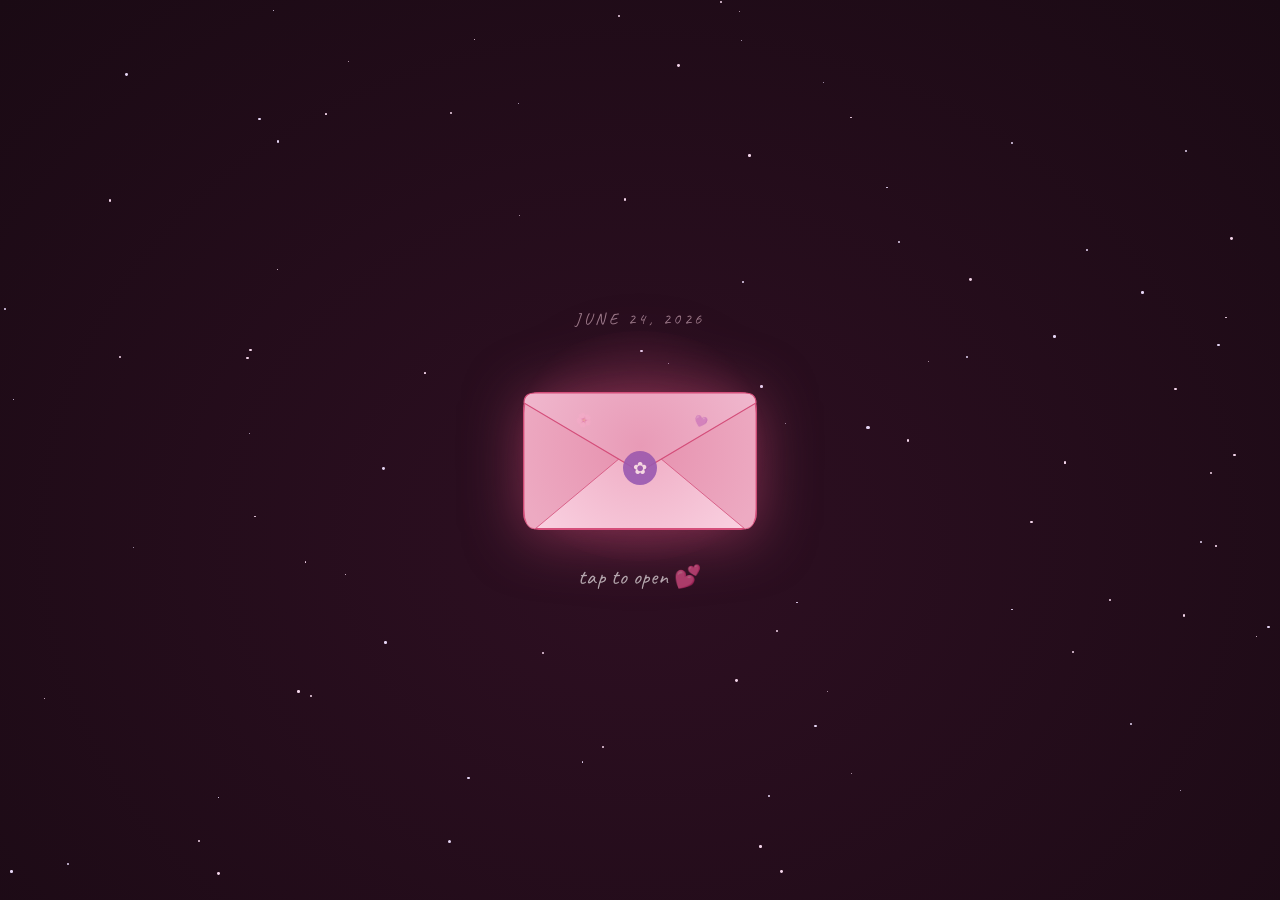
==== commit 1af2105c: "fixed the letter" ====
--- a/index.html
+++ b/index.html
@@ -9,1288 +9,7 @@
   <link
     href="https://fonts.googleapis.com/css2?family=Caveat:wght@400;600;700&family=Nunito:ital,wght@0,300;0,400;1,300&display=swap"
     rel="stylesheet" />
-  <style>
-    :root {
-      --blush: #f9d0e0;
-      --rose: #e8799a;
-      --hot-pink: #d44e7a;
-      --lavender: #d4bfee;
-      --purple: #8a5cbf;
-      --deep-purple: #5a3580;
-      --maroon: #7a1c3c;
-      --dark-maroon: #4a0e22;
-      --petal: #fce8f0;
-      --ink: #2a0e1e;
-      --night: #1a0a14;
-      --mid-night: #2e0f22;
-    }
-
-    * {
-      margin: 0;
-      padding: 0;
-      box-sizing: border-box;
-    }
-
-    html,
-    body {
-      width: 100%;
-      height: 100%;
-      overflow: hidden;
-      font-family: 'Nunito', sans-serif;
-      background: var(--night);
-      color: var(--ink);
-      -webkit-tap-highlight-color: transparent;
-      user-select: none;
-    }
-
-    #app {
-      width: 100vw;
-      height: 100vh;
-      position: relative;
-      overflow: hidden;
-    }
-
-    .scene {
-      position: absolute;
-      inset: 0;
-      width: 100%;
-      height: 100%;
-      opacity: 0;
-      pointer-events: none;
-      transition: opacity 0.2s;
-    }
-
-    .scene.active {
-      opacity: 1;
-      pointer-events: all;
-    }
-
-    /* ════ SOOT TRANSITION ════ */
-    #soot-transition {
-      position: fixed;
-      inset: 0;
-      z-index: 9999;
-      background: var(--night);
-      display: flex;
-      align-items: center;
-      justify-content: center;
-      flex-direction: column;
-      gap: 20px;
-      pointer-events: none;
-      opacity: 0;
-      transition: opacity 0.35s ease;
-    }
-
-    #soot-transition.show {
-      opacity: 1;
-      pointer-events: all;
-    }
-
-    .soot-cluster {
-      display: flex;
-      gap: 10px;
-      flex-wrap: wrap;
-      justify-content: center;
-      max-width: 200px;
-    }
-
-    .soot-sprite {
-      background: #1a0a14;
-      border-radius: 50%;
-      position: relative;
-      animation: soot-bounce 0.55s ease-in-out infinite alternate;
-      box-shadow: 0 0 8px rgba(212, 78, 122, 0.25);
-      flex-shrink: 0;
-    }
-
-    .soot-sprite::before,
-    .soot-sprite::after {
-      content: '';
-      position: absolute;
-      background: rgba(249, 208, 224, 0.9);
-      border-radius: 50%;
-      width: 5px;
-      height: 5px;
-      top: 5px;
-    }
-
-    .soot-sprite::before {
-      left: 4px;
-    }
-
-    .soot-sprite::after {
-      right: 4px;
-    }
-
-    .soot-sprite:nth-child(1) {
-      width: 26px;
-      height: 26px;
-    }
-
-    .soot-sprite:nth-child(2) {
-      width: 20px;
-      height: 20px;
-      animation-delay: 0.1s;
-    }
-
-    .soot-sprite:nth-child(3) {
-      width: 16px;
-      height: 16px;
-      animation-delay: 0.2s;
-    }
-
-    .soot-sprite:nth-child(4) {
-      width: 22px;
-      height: 22px;
-      animation-delay: 0.05s;
-    }
-
-    .soot-sprite:nth-child(5) {
-      width: 18px;
-      height: 18px;
-      animation-delay: 0.15s;
-    }
-
-    @keyframes soot-bounce {
-      from {
-        transform: translateY(0) scale(1);
-      }
-
-      to {
-        transform: translateY(-9px) scale(0.9);
-      }
-    }
-
-    .soot-label {
-      color: rgba(249, 208, 224, 0.5);
-      font-family: 'Caveat', cursive;
-      font-size: 18px;
-      letter-spacing: 0.06em;
-    }
-
-    /* ════ SCENE 0 — ENVELOPE ════ */
-    #scene-loading {
-      background: radial-gradient(ellipse at 50% 60%, var(--mid-night) 0%, var(--night) 100%);
-      display: flex;
-      flex-direction: column;
-      align-items: center;
-      justify-content: center;
-      cursor: pointer;
-      gap: 0;
-    }
-
-    .stars-bg {
-      position: absolute;
-      inset: 0;
-      overflow: hidden;
-      pointer-events: none;
-    }
-
-    .star {
-      position: absolute;
-      border-radius: 50%;
-      animation: twinkle var(--dur, 3s) ease-in-out infinite;
-    }
-
-    @keyframes twinkle {
-
-      0%,
-      100% {
-        opacity: var(--op, 0.6);
-        transform: scale(1);
-      }
-
-      50% {
-        opacity: 0.08;
-        transform: scale(0.4);
-      }
-    }
-
-    .loading-petal {
-      position: absolute;
-      font-size: var(--ps, 14px);
-      pointer-events: none;
-      animation: petal-fall var(--dur, 8s) linear infinite var(--delay, 0s);
-      opacity: 0;
-    }
-
-    @keyframes petal-fall {
-      0% {
-        opacity: 0;
-        transform: translateY(-20px) rotate(0deg) translateX(0);
-      }
-
-      10% {
-        opacity: 0.6;
-      }
-
-      90% {
-        opacity: 0.4;
-      }
-
-      100% {
-        opacity: 0;
-        transform: translateY(100vh) rotate(var(--rot, 360deg)) translateX(var(--dx, 20px));
-      }
-    }
-
-    .loading-content {
-      position: relative;
-      z-index: 2;
-      display: flex;
-      flex-direction: column;
-      align-items: center;
-      gap: 24px;
-    }
-
-    .loading-title {
-      color: rgba(249, 208, 224, 0.55);
-      font-family: 'Caveat', cursive;
-      font-size: clamp(13px, 3vw, 16px);
-      letter-spacing: 0.22em;
-      text-transform: uppercase;
-    }
-
-    .envelope-wrap {
-      position: relative;
-      cursor: pointer;
-      filter: drop-shadow(0 6px 28px rgba(212, 78, 122, 0.5));
-      animation: float-gentle 3.2s ease-in-out infinite;
-    }
-
-    @keyframes float-gentle {
-
-      0%,
-      100% {
-        transform: translateY(0) rotate(-1.5deg);
-      }
-
-      50% {
-        transform: translateY(-14px) rotate(1.5deg);
-      }
-    }
-
-    .envelope-glow {
-      position: absolute;
-      inset: -22px;
-      background: radial-gradient(circle, rgba(212, 78, 122, 0.28) 0%, transparent 70%);
-      border-radius: 50%;
-      animation: pulse-glow 2.2s ease-in-out infinite;
-      pointer-events: none;
-    }
-
-    @keyframes pulse-glow {
-
-      0%,
-      100% {
-        transform: scale(1);
-        opacity: 0.9;
-      }
-
-      50% {
-        transform: scale(1.2);
-        opacity: 0.35;
-      }
-    }
-
-    svg.envelope {
-      width: min(240px, 64vw);
-      height: auto;
-    }
-
-    .env-petal {
-      position: absolute;
-      pointer-events: none;
-      animation: env-drift var(--dur, 4s) ease-in-out infinite var(--delay, 0s);
-      font-size: var(--size, 15px);
-      opacity: 0;
-    }
-
-    @keyframes env-drift {
-      0% {
-        opacity: 0;
-        transform: translate(0, 0) rotate(0deg);
-      }
-
-      20% {
-        opacity: 0.8;
-      }
-
-      80% {
-        opacity: 0.5;
-      }
-
-      100% {
-        opacity: 0;
-        transform: translate(var(--tx, 20px), var(--ty, -40px)) rotate(var(--rot, 180deg));
-      }
-    }
-
-    .loading-hint {
-      color: rgba(255, 255, 255, 0.65);
-      font-family: 'Caveat', cursive;
-      font-size: clamp(18px, 4.5vw, 22px);
-      text-align: center;
-      animation: hint-pulse 2.2s ease-in-out infinite;
-      letter-spacing: 0.03em;
-    }
-
-    @keyframes hint-pulse {
-
-      0%,
-      100% {
-        opacity: 0.55;
-      }
-
-      50% {
-        opacity: 1;
-      }
-    }
-
-    /* ════ SCENE 1 — TOTORO ════ */
-    #scene-totoro {
-      background: linear-gradient(180deg, #f0cede 0%, #e8b8d8 45%, #c08aaa 100%);
-      overflow: hidden;
-      display: flex;
-      flex-direction: column;
-      align-items: center;
-      justify-content: flex-end;
-    }
-
-    .cloud {
-      position: absolute;
-      background: rgba(255, 255, 255, 0.82);
-      border-radius: 60px;
-      animation: cloud-drift var(--dur, 42s) linear infinite;
-      filter: blur(0.8px);
-      pointer-events: none;
-    }
-
-    .cloud .c-bump {
-      position: absolute;
-      background: rgba(255, 255, 255, 0.82);
-      border-radius: 50%;
-    }
-
-    @keyframes cloud-drift {
-      from {
-        transform: translateX(-220px);
-      }
-
-      to {
-        transform: translateX(calc(100vw + 220px));
-      }
-    }
-
-    .treeline {
-      position: absolute;
-      bottom: 0;
-      width: 100%;
-      height: 38%;
-      z-index: 1;
-      pointer-events: none;
-    }
-
-    .totoro-speech-wrap {
-      position: relative;
-      z-index: 6;
-      width: min(320px, 84vw);
-      margin-bottom: 18px;
-    }
-
-    #totoro-bubble {
-      position: relative;
-      background: rgba(255, 255, 255, 0.95);
-      border: 2px solid #064e3b;
-      border-radius: 20px;
-      padding: 18px 20px;
-      box-shadow: 0 8px 28px rgba(0, 0, 0, 0.18);
-      min-height: 64px;
-      display: flex;
-      flex-direction: column;
-      align-items: center;
-      justify-content: center;
-      cursor: pointer;
-      transition: transform 0.15s ease, box-shadow 0.15s ease;
-      transform: scale(0.9);
-      opacity: 0;
-      animation: pop-in 0.5s ease-out forwards;
-    }
-
-    #totoro-bubble:active {
-      transform: scale(0.93);
-      box-shadow: 0 3px 10px rgba(0, 0, 0, 0.15);
-    }
-
-    #totoro-bubble::after {
-      content: '';
-      position: absolute;
-      bottom: -16px;
-      left: 50%;
-      transform: translateX(-50%);
-      border-left: 14px solid transparent;
-      border-right: 14px solid transparent;
-      border-top: 17px solid #ffffff;
-    }
-
-    #totoro-bubble::before {
-      content: '';
-      position: absolute;
-      bottom: -19px;
-      left: 50%;
-      transform: translateX(-50%);
-      border-left: 15px solid transparent;
-      border-right: 15px solid transparent;
-      border-top: 19px solid #064e3b;
-      z-index: -1;
-    }
-
-    @keyframes pop-in {
-      to {
-        transform: scale(1);
-        opacity: 1;
-      }
-    }
-
-    #totoro-speech-text {
-      color: #022c22;
-      font-weight: 700;
-      text-align: center;
-      font-size: clamp(13px, 3.5vw, 15px);
-      line-height: 1.55;
-      font-family: 'Nunito', sans-serif;
-    }
-
-    .bubble-tap-hint {
-      text-align: center;
-      font-family: 'Caveat', cursive;
-      font-size: 13px;
-      color: rgba(90, 18, 48, 0.55);
-      margin-top: 6px;
-      animation: hint-pulse 2s ease-in-out infinite;
-    }
-
-    .totoro-container {
-      position: relative;
-      z-index: 5;
-      display: flex;
-      flex-direction: column;
-      align-items: center;
-      margin-bottom: -8px;
-    }
-
-    svg.totoro-svg {
-      width: min(260px, 56vw);
-      height: auto;
-      filter: drop-shadow(0 6px 20px rgba(90, 53, 128, 0.3));
-      animation: totoro-breathe 4s ease-in-out infinite;
-    }
-
-    @keyframes totoro-breathe {
-
-      0%,
-      100% {
-        transform: scaleY(1) scaleX(1);
-      }
-
-      50% {
-        transform: scaleY(1.018) scaleX(0.988);
-      }
-    }
-
-    .ground-strip {
-      width: 100%;
-      height: 72px;
-      background: linear-gradient(180deg, #9a5070 0%, #7a1c3c 100%);
-      position: relative;
-      z-index: 3;
-      flex-shrink: 0;
-    }
-
-    .scene-btn {
-      position: absolute;
-      bottom: 18px;
-      left: 50%;
-      transform: translateX(-50%);
-      z-index: 20;
-      background: rgba(255, 255, 255, 0.92);
-      border: none;
-      border-radius: 50px;
-      padding: 11px 30px;
-      font-family: 'Caveat', cursive;
-      font-size: 20px;
-      color: var(--maroon);
-      cursor: pointer;
-      box-shadow: 0 4px 18px rgba(122, 28, 60, 0.22);
-      transition: transform 0.15s, box-shadow 0.15s;
-      white-space: nowrap;
-      opacity: 0;
-      animation: btn-appear 0.6s 5.2s ease forwards;
-    }
-
-    .scene-btn:active {
-      transform: translateX(-50%) scale(0.95);
-      box-shadow: 0 2px 8px rgba(122, 28, 60, 0.2);
-    }
-
-    @keyframes btn-appear {
-      from {
-        opacity: 0;
-        transform: translateX(-50%) translateY(14px);
-      }
-
-      to {
-        opacity: 1;
-        transform: translateX(-50%) translateY(0);
-      }
-    }
-
-    /* ════ SCENE 2 — LETTER ════ */
-    #scene-letter {
-      background: linear-gradient(135deg, #fce8f0 0%, #f0d0e4 100%);
-      display: flex;
-      flex-direction: column;
-      align-items: center;
-      overflow-y: auto;
-      padding: 24px 16px 40px;
-      -webkit-overflow-scrolling: touch;
-      gap: 16px;
-    }
-
-    .paper-sheet {
-      background: #fff8fb;
-      border-radius: 3px;
-      padding: clamp(28px, 7vw, 48px) clamp(22px, 6vw, 42px);
-      max-width: 580px;
-      width: 100%;
-      box-shadow: 0 2px 0 #e8c0d0, 0 4px 0 #ddb0c4, 0 10px 40px rgba(122, 28, 60, 0.14), inset 0 0 60px rgba(255, 220, 235, 0.25);
-      position: relative;
-      background-image: repeating-linear-gradient(transparent, transparent 35px, rgba(212, 78, 122, 0.13) 35px, rgba(212, 78, 122, 0.13) 36px);
-      background-position: 0 12px;
-      flex-shrink: 0;
-    }
-
-    .paper-sheet::before {
-      content: '';
-      position: absolute;
-      top: 0;
-      bottom: 0;
-      left: clamp(42px, 10.5vw, 62px);
-      width: 1.5px;
-      background: rgba(212, 78, 122, 0.2);
-    }
-
-    .letter-date {
-      font-family: 'Caveat', cursive;
-      font-size: clamp(13px, 3.2vw, 15px);
-      color: var(--rose);
-      text-align: right;
-      margin-bottom: 10px;
-      opacity: 0;
-      transition: opacity 0.5s;
-    }
-
-    .letter-salutation {
-      font-family: 'Caveat', cursive;
-      font-size: clamp(20px, 5.5vw, 26px);
-      color: var(--maroon);
-      font-weight: 700;
-      margin-bottom: 6px;
-      min-height: 1.3em;
-    }
-
-    .letter-body {
-      font-family: 'Caveat', cursive;
-      font-size: clamp(17px, 4.2vw, 20px);
-      color: #3a1020;
-      line-height: 2;
-      user-select: text;
-    }
-
-    .letter-cursor {
-      display: inline-block;
-      width: 2px;
-      height: 1em;
-      background: var(--maroon);
-      vertical-align: middle;
-      margin-left: 1px;
-      animation: cursor-blink 0.75s step-end infinite;
-    }
-
-    @keyframes cursor-blink {
-
-      0%,
-      100% {
-        opacity: 1;
-      }
-
-      50% {
-        opacity: 0;
-      }
-    }
-
-    .letter-closing {
-      font-family: 'Caveat', cursive;
-      font-size: clamp(17px, 4.2vw, 21px);
-      color: var(--ink);
-      margin-top: 22px;
-      opacity: 0;
-      transition: opacity 0.8s;
-    }
-
-    .letter-signature {
-      font-family: 'Caveat', cursive;
-      font-size: clamp(22px, 6vw, 28px);
-      font-weight: 700;
-      color: var(--maroon);
-      opacity: 0;
-      transition: opacity 0.8s;
-    }
-
-    .letter-deco {
-      position: absolute;
-      font-size: 24px;
-      opacity: 0.14;
-      pointer-events: none;
-    }
-
-    .ld-1 {
-      top: 10px;
-      left: 10px;
-      transform: rotate(-30deg);
-    }
-
-    .ld-2 {
-      top: 10px;
-      right: 10px;
-      transform: rotate(30deg);
-    }
-
-    .ld-3 {
-      bottom: 10px;
-      left: 10px;
-      transform: rotate(15deg);
-    }
-
-    .ld-4 {
-      bottom: 10px;
-      right: 10px;
-      transform: rotate(-15deg);
-    }
-
-    /* ── Letter controls row ── */
-    .letter-controls {
-      display: none;
-      flex-direction: row;
-      gap: 10px;
-      flex-wrap: wrap;
-      justify-content: center;
-      align-items: center;
-      flex-shrink: 0;
-      max-width: 580px;
-      width: 100%;
-    }
-
-    .letter-controls.visible {
-      display: flex;
-    }
-
-    .letter-ctrl-btn {
-      background: rgba(122, 28, 60, 0.1);
-      border: 1.5px solid rgba(122, 28, 60, 0.25);
-      border-radius: 50px;
-      padding: 9px 20px;
-      font-family: 'Caveat', cursive;
-      font-size: 17px;
-      color: var(--maroon);
-      cursor: pointer;
-      transition: background 0.15s, transform 0.15s;
-      opacity: 0;
-      animation: fade-up 0.5s ease forwards;
-    }
-
-    .letter-ctrl-btn:active {
-      transform: scale(0.95);
-    }
-
-    .letter-ctrl-btn:hover {
-      background: rgba(122, 28, 60, 0.17);
-    }
-
-    .letter-action-btn {
-      display: none;
-      background: linear-gradient(135deg, var(--hot-pink), var(--maroon));
-      border: none;
-      border-radius: 50px;
-      padding: 13px 36px;
-      font-family: 'Caveat', cursive;
-      font-size: 21px;
-      color: #fff;
-      cursor: pointer;
-      box-shadow: 0 4px 20px rgba(122, 28, 60, 0.35);
-      transition: transform 0.15s;
-      flex-shrink: 0;
-      opacity: 0;
-      animation: fade-up 0.7s ease forwards;
-    }
-
-    .letter-action-btn:active {
-      transform: scale(0.96);
-    }
-
-    @keyframes fade-up {
-      from {
-        opacity: 0;
-        transform: translateY(14px);
-      }
-
-      to {
-        opacity: 1;
-        transform: translateY(0);
-      }
-    }
-
-    #scene-letter::-webkit-scrollbar {
-      width: 3px;
-    }
-
-    #scene-letter::-webkit-scrollbar-track {
-      background: transparent;
-    }
-
-    #scene-letter::-webkit-scrollbar-thumb {
-      background: rgba(212, 78, 122, 0.3);
-      border-radius: 2px;
-    }
-
-    /* ════ SCENE 3 — WISH LANTERN ════ */
-    #scene-lantern {
-      background: radial-gradient(ellipse at 50% 80%, #3a0820 0%, #1a0a14 70%);
-      overflow: hidden;
-      display: flex;
-      flex-direction: column;
-      align-items: center;
-      justify-content: center;
-      gap: 0;
-      padding: 20px 0 0;
-    }
-
-    .lantern-stars {
-      position: absolute;
-      inset: 0;
-      pointer-events: none;
-      overflow: hidden;
-    }
-
-    .lantern-title {
-      position: relative;
-      z-index: 5;
-      font-family: 'Caveat', cursive;
-      font-size: clamp(24px, 6.5vw, 34px);
-      color: rgba(255, 255, 255, 0.88);
-      text-align: center;
-      margin-bottom: 4px;
-      text-shadow: 0 0 24px rgba(212, 78, 122, 0.7);
-      padding: 0 20px;
-    }
-
-    .lantern-sub {
-      position: relative;
-      z-index: 5;
-      font-family: 'Nunito', sans-serif;
-      font-size: clamp(12px, 3vw, 14px);
-      color: rgba(255, 255, 255, 0.4);
-      text-align: center;
-      margin-bottom: 28px;
-      padding: 0 28px;
-      line-height: 1.5;
-    }
-
-    .wish-input-wrap {
-      position: relative;
-      z-index: 5;
-      display: flex;
-      flex-direction: column;
-      align-items: center;
-      gap: 14px;
-      width: 100%;
-      padding: 0 24px;
-    }
-
-    .wish-input {
-      width: 100%;
-      max-width: 370px;
-      background: rgba(255, 255, 255, 0.07);
-      border: 1px solid rgba(212, 78, 122, 0.35);
-      border-radius: 16px;
-      padding: 15px 18px;
-      font-family: 'Caveat', cursive;
-      font-size: clamp(18px, 4.5vw, 22px);
-      color: #fff;
-      text-align: center;
-      outline: none;
-      transition: border-color 0.3s, background 0.3s;
-      caret-color: var(--rose);
-    }
-
-    .wish-input::placeholder {
-      color: rgba(255, 255, 255, 0.22);
-    }
-
-    .wish-input:focus {
-      border-color: rgba(212, 78, 122, 0.7);
-      background: rgba(255, 255, 255, 0.11);
-    }
-
-    .wish-btn-row {
-      display: flex;
-      gap: 10px;
-      flex-wrap: wrap;
-      justify-content: center;
-    }
-
-    .release-btn {
-      background: linear-gradient(135deg, var(--hot-pink), var(--maroon));
-      border: none;
-      border-radius: 50px;
-      padding: 13px 38px;
-      font-family: 'Caveat', cursive;
-      font-size: clamp(20px, 5vw, 24px);
-      color: #fff;
-      cursor: pointer;
-      box-shadow: 0 4px 22px rgba(212, 78, 122, 0.55);
-      transition: transform 0.15s;
-    }
-
-    .release-btn:active {
-      transform: scale(0.95);
-    }
-
-    .view-wishes-btn {
-      background: rgba(255, 255, 255, 0.08);
-      border: 1px solid rgba(212, 78, 122, 0.4);
-      border-radius: 50px;
-      padding: 13px 28px;
-      font-family: 'Caveat', cursive;
-      font-size: clamp(18px, 4.5vw, 22px);
-      color: rgba(255, 255, 255, 0.75);
-      cursor: pointer;
-      transition: background 0.2s, border-color 0.2s;
-      display: none;
-    }
-
-    .view-wishes-btn:active {
-      transform: scale(0.95);
-    }
-
-    .view-wishes-btn.visible {
-      display: block;
-    }
-
-    /* flying lanterns — bigger */
-    .flying-lantern {
-      position: absolute;
-      z-index: 6;
-      display: flex;
-      flex-direction: column;
-      align-items: center;
-      pointer-events: none;
-      animation: lantern-fly var(--fly-dur, 8s) ease-in forwards;
-    }
-
-    @keyframes lantern-fly {
-      0% {
-        opacity: 0;
-        transform: translateY(0) translateX(0) rotate(0deg) scale(0.75);
-      }
-
-      10% {
-        opacity: 1;
-      }
-
-      82% {
-        opacity: 0.88;
-      }
-
-      100% {
-        opacity: 0;
-        transform: translateY(-115vh) translateX(var(--drift, 30px)) rotate(var(--rot, 8deg)) scale(1.1);
-      }
-    }
-
-    .lantern-body {
-      width: var(--lw, 110px);
-      height: var(--lh, 140px);
-      background: radial-gradient(ellipse at 38% 32%, #f9d0e0 0%, var(--hot-pink) 45%, var(--maroon) 100%);
-      border-radius: 50% 50% 42% 42% / 42% 42% 58% 58%;
-      box-shadow: 0 0 24px rgba(212, 78, 122, 0.9), 0 0 48px rgba(212, 78, 122, 0.45), inset 0 -8px 18px rgba(249, 208, 224, 0.5);
-      display: flex;
-      align-items: center;
-      justify-content: center;
-      padding: 14px;
-    }
-
-    .lantern-wish-text {
-      font-family: 'Caveat', cursive;
-      font-size: clamp(14px, 3.5vw, 17px);
-      color: rgba(60, 0, 20, 0.9);
-      text-align: center;
-      line-height: 1.35;
-      word-break: break-word;
-      max-width: 90%;
-      font-weight: 600;
-    }
-
-    .lantern-string {
-      width: 1.5px;
-      height: 20px;
-      background: rgba(212, 78, 122, 0.55);
-    }
-
-    .lantern-bottom {
-      width: 24px;
-      height: 9px;
-      background: rgba(122, 28, 60, 0.65);
-      border-radius: 0 0 5px 5px;
-      box-shadow: 0 2px 10px rgba(212, 78, 122, 0.55);
-    }
-
-    .wish-log {
-      position: relative;
-      z-index: 5;
-      margin-top: 12px;
-      font-family: 'Caveat', cursive;
-      font-size: clamp(13px, 3.2vw, 15px);
-      color: rgba(255, 255, 255, 0.32);
-      text-align: center;
-      padding: 0 20px;
-      min-height: 20px;
-    }
-
-    .mote {
-      position: absolute;
-      border-radius: 50%;
-      pointer-events: none;
-      animation: mote-float var(--dur, 6s) ease-in-out infinite var(--delay, 0s);
-    }
-
-    @keyframes mote-float {
-
-      0%,
-      100% {
-        transform: translate(0, 0);
-        opacity: 0;
-      }
-
-      20% {
-        opacity: 1;
-      }
-
-      50% {
-        transform: translate(var(--mx, 25px), var(--my, -20px));
-        opacity: 0.7;
-      }
-
-      80% {
-        opacity: 1;
-      }
-    }
-
-    .lantern-action-btn {
-      display: none;
-      position: relative;
-      z-index: 5;
-      margin-top: 16px;
-      background: rgba(255, 255, 255, 0.1);
-      border: 1px solid rgba(212, 78, 122, 0.4);
-      border-radius: 50px;
-      padding: 11px 30px;
-      font-family: 'Caveat', cursive;
-      font-size: 19px;
-      color: rgba(255, 255, 255, 0.75);
-      cursor: pointer;
-      transition: background 0.2s, border-color 0.2s;
-      opacity: 0;
-      animation: fade-up 0.6s ease forwards;
-    }
-
-    .lantern-action-btn:active {
-      transform: scale(0.96);
-    }
-
-    /* ════ WISH GALLERY MODAL ════ */
-    #wish-gallery {
-      position: fixed;
-      inset: 0;
-      z-index: 8888;
-      background: rgba(20, 5, 15, 0.92);
-      backdrop-filter: blur(6px);
-      display: flex;
-      flex-direction: column;
-      align-items: center;
-      padding: 24px 16px 32px;
-      overflow-y: auto;
-      opacity: 0;
-      pointer-events: none;
-      transition: opacity 0.3s ease;
-    }
-
-    #wish-gallery.open {
-      opacity: 1;
-      pointer-events: all;
-    }
-
-    .gallery-header {
-      display: flex;
-      align-items: center;
-      justify-content: space-between;
-      width: 100%;
-      max-width: 500px;
-      margin-bottom: 20px;
-      flex-shrink: 0;
-    }
-
-    .gallery-title {
-      font-family: 'Caveat', cursive;
-      font-size: clamp(22px, 5.5vw, 28px);
-      color: rgba(249, 208, 224, 0.92);
-      text-shadow: 0 0 18px rgba(212, 78, 122, 0.5);
-    }
-
-    .gallery-close {
-      background: rgba(255, 255, 255, 0.08);
-      border: 1px solid rgba(212, 78, 122, 0.35);
-      border-radius: 50%;
-      width: 38px;
-      height: 38px;
-      font-family: 'Caveat', cursive;
-      font-size: 20px;
-      color: rgba(255, 255, 255, 0.6);
-      cursor: pointer;
-      display: flex;
-      align-items: center;
-      justify-content: center;
-      transition: background 0.2s;
-    }
-
-    .gallery-close:active {
-      background: rgba(255, 255, 255, 0.16);
-    }
-
-    .gallery-grid {
-      display: flex;
-      flex-direction: column;
-      gap: 12px;
-      width: 100%;
-      max-width: 500px;
-    }
-
-    .gallery-card {
-      background: rgba(255, 255, 255, 0.06);
-      border: 1px solid rgba(212, 78, 122, 0.25);
-      border-radius: 16px;
-      padding: 16px 20px;
-      display: flex;
-      align-items: center;
-      gap: 14px;
-    }
-
-    .gallery-lantern-mini {
-      flex-shrink: 0;
-      width: 46px;
-      height: 60px;
-      background: radial-gradient(ellipse at 38% 32%, #f9d0e0 0%, var(--hot-pink) 55%, var(--maroon) 100%);
-      border-radius: 50% 50% 42% 42% / 42% 42% 58% 58%;
-      box-shadow: 0 0 14px rgba(212, 78, 122, 0.7);
-      display: flex;
-      align-items: center;
-      justify-content: center;
-    }
-
-    .gallery-lantern-mini span {
-      font-size: 10px;
-      color: rgba(60, 0, 20, 0.8);
-      font-family: 'Caveat', cursive;
-      font-weight: 700;
-      text-align: center;
-      padding: 4px;
-      line-height: 1.2;
-      word-break: break-word;
-    }
-
-    .gallery-card-content {
-      flex: 1;
-    }
-
-    .gallery-wish-text {
-      font-family: 'Caveat', cursive;
-      font-size: clamp(18px, 4.5vw, 22px);
-      color: rgba(249, 208, 224, 0.9);
-      line-height: 1.3;
-    }
-
-    .gallery-wish-num {
-      font-family: 'Nunito', sans-serif;
-      font-size: 11px;
-      color: rgba(255, 255, 255, 0.28);
-      margin-top: 3px;
-    }
-
-    .gallery-empty {
-      font-family: 'Caveat', cursive;
-      font-size: 20px;
-      color: rgba(255, 255, 255, 0.25);
-      text-align: center;
-      margin-top: 40px;
-    }
-
-    #wish-gallery::-webkit-scrollbar {
-      width: 3px;
-    }
-
-    #wish-gallery::-webkit-scrollbar-track {
-      background: transparent;
-    }
-
-    #wish-gallery::-webkit-scrollbar-thumb {
-      background: rgba(212, 78, 122, 0.3);
-      border-radius: 2px;
-    }
-
-    /* ════════════════════════════
-     SCENE 4 — FINALE
-  ════════════════════════════ */
-    #scene-finale {
-      background: radial-gradient(ellipse at 50% 60%, #3a0820 0%, var(--night) 100%);
-      display: flex;
-      flex-direction: column;
-      align-items: center;
-      justify-content: center;
-      text-align: center;
-      gap: 18px;
-      padding: 28px 24px;
-      overflow: hidden;
-    }
-
-    .finale-totoro {
-      animation: fin-float 3.2s ease-in-out infinite;
-    }
-
-    @keyframes fin-float {
-
-      0%,
-      100% {
-        transform: translateY(0) rotate(-2deg);
-      }
-
-      50% {
-        transform: translateY(-14px) rotate(2deg);
-      }
-    }
-
-    .finale-totoro svg {
-      width: min(120px, 34vw);
-      filter: drop-shadow(0 0 18px rgba(212, 78, 122, 0.6));
-    }
-
-    .finale-text {
-      font-family: 'Caveat', cursive;
-      font-size: clamp(26px, 7vw, 40px);
-      color: #fff;
-      line-height: 1.2;
-      text-shadow: 0 0 28px rgba(212, 78, 122, 0.55);
-      padding: 0 10px;
-    }
-
-    .finale-sub {
-      font-family: 'Nunito', sans-serif;
-      font-style: italic;
-      font-size: clamp(13px, 3.3vw, 16px);
-      color: rgba(255, 255, 255, 0.5);
-      max-width: 320px;
-      line-height: 1.5;
-    }
-
-    .finale-hearts {
-      display: flex;
-      gap: 14px;
-      font-size: 28px;
-    }
-
-    .finale-heart {
-      animation: heart-beat 1.3s ease-in-out infinite var(--delay, 0s);
-      display: inline-block;
-    }
-
-    @keyframes heart-beat {
-
-      0%,
-      100% {
-        transform: scale(1);
-      }
-
-      50% {
-        transform: scale(1.35);
-      }
-    }
-
-    .replay-btn {
-      background: transparent;
-      border: 1px solid rgba(255, 255, 255, 0.25);
-      border-radius: 50px;
-      padding: 9px 26px;
-      font-family: 'Caveat', cursive;
-      font-size: 17px;
-      color: rgba(255, 255, 255, 0.5);
-      cursor: pointer;
-      transition: border-color 0.25s, color 0.25s;
-      margin-top: 4px;
-    }
-
-    .replay-btn:hover {
-      border-color: rgba(255, 255, 255, 0.55);
-      color: #fff;
-    }
-
-    .replay-btn:active {
-      transform: scale(0.96);
-    }
-
-    /* confetti */
-    .confetti-piece {
-      position: absolute;
-      width: 7px;
-      height: 7px;
-      border-radius: 2px;
-      animation: confetti-fall var(--dur, 3s) ease-in forwards var(--delay, 0s);
-      pointer-events: none;
-    }
-
-    @keyframes confetti-fall {
-      0% {
-        transform: translateY(-20px) rotate(0deg) translateX(0);
-        opacity: 1;
-      }
-
-      100% {
-        transform: translateY(102vh) rotate(var(--rot, 720deg)) translateX(var(--dx, 30px));
-        opacity: 0;
-      }
-    }
-
-    /* utility */
-    @keyframes fade-up {
-      from {
-        opacity: 0;
-        transform: translateY(14px);
-      }
-
-      to {
-        opacity: 1;
-        transform: translateY(0);
-      }
-    }
-  </style>
+  <link rel="stylesheet" href="style.css" />
 </head>
 
 <body>
@@ -1536,456 +255,7 @@
     <button class="replay-btn" onclick="replayFromStart()">↩ experience again</button>
   </div>
 
-  <script>
-    const GIRLFRIEND_NAME = "kassy";
-    const YOUR_NAME = "pat";
-
-    const LETTER_TEXT = `I honestly didn't expect to feel this much in just one month. But here we are.
-
-You came into my life like a soft breeze — gentle, warm, and impossible to ignore. Every conversation with you feels like home. Every time I see your name pop up on my screen, something in my chest just... lights up.
-
-I love how you laugh. I love how you think. I love how you make even the most ordinary moments feel worth remembering.
-
-You deserve the whole world, you know. And while I can't give you that in one month, I want to spend every month after this trying.
-
-Thank you for the late nights. The random stories. The "sana okay ka" messages. The way you let me be myself without making me feel weird about it.
-
-This is just the beginning of something I really, really hope goes on for a long time.
-
-Happy 1st monthsary. 💕`;
-
-    const TOTORO_LINES = [
-      "*Yawn* TAP ME! I have things to tell you!",
-      "hey kassy... 👀",
-      "pat asked me to deliver something special...",
-      "today marks 1 whole month! 🎉",
-      "one month of \"kumain ka na?\" and \"sana okay ka\"...",
-      "one month of choosing each other, every single day 💜",
-      "pat made you something. click the button below when you're ready~",
-    ];
-
-    /* ── state ── */
-    let currentScene = 'loading';
-    let totoroLineIdx = 0;
-    let totoroTriggered = false;
-    let letterDone = false;
-    let wishCount = 0;
-    let wishes = [];
-
-    /* typewriter state */
-    let typewriterActive = false;
-    let typewriterAbort = false;
-
-    /* ── Stars ── */
-    function makeStars(containerId, count) {
-      const c = document.getElementById(containerId);
-      if (!c) return;
-      for (let i = 0; i < count; i++) {
-        const s = document.createElement('div');
-        s.className = 'star';
-        const size = Math.random() * 2.4 + 0.7;
-        const hue = Math.random() > 0.5 ? '320' : '270';
-        s.style.cssText = `width:${size}px;height:${size}px;left:${Math.random() * 100}%;top:${Math.random() * 100}%;background:hsl(${hue},60%,90%);--dur:${2 + Math.random() * 4}s;--op:${0.25 + Math.random() * 0.7};animation-delay:${Math.random() * 4}s;`;
-        c.appendChild(s);
-      }
-    }
-
-    function makePetals() {
-      const bg = document.getElementById('scene-loading');
-      const emojis = ['🌸', '💜', '🌸', '🌷', '💕'];
-      for (let i = 0; i < 14; i++) {
-        const p = document.createElement('div');
-        p.className = 'loading-petal';
-        p.textContent = emojis[Math.floor(Math.random() * emojis.length)];
-        p.style.cssText = `left:${Math.random() * 100}%;top:-30px;--ps:${12 + Math.random() * 10}px;--dur:${6 + Math.random() * 6}s;--delay:${Math.random() * 5}s;--rot:${(Math.random() - 0.5) * 720}deg;--dx:${(Math.random() - 0.5) * 60}px;`;
-        bg.appendChild(p);
-      }
-    }
-
-    /* ── Totoro speech ── */
-    function advanceTotoroSpeech() {
-      totoroLineIdx = Math.min(totoroLineIdx + 1, TOTORO_LINES.length - 1);
-      const el = document.getElementById('totoro-speech-text');
-      const mouth = document.getElementById('totoro-mouth');
-      el.style.opacity = '0';
-      el.style.transition = 'opacity 0.2s';
-      setTimeout(() => {
-        el.textContent = TOTORO_LINES[totoroLineIdx];
-        el.style.opacity = '1';
-      }, 200);
-      const mouthShapes = [109, 109, 112, 115, 109, 115, 118];
-      const openness = mouthShapes[totoroLineIdx] ?? 112;
-      mouth.setAttribute('d', `M 90,104 Q 100,${openness} 110,104`);
-      if (totoroLineIdx === TOTORO_LINES.length - 1) {
-        document.getElementById('bubble-tap-hint').style.opacity = '0';
-        const btn = document.getElementById('totoro-next-btn');
-        btn.style.transition = 'opacity 0.6s ease, transform 0.6s ease';
-        btn.style.opacity = '1';
-        btn.style.transform = 'translateX(-50%) translateY(0)';
-        btn.style.pointerEvents = 'all';
-      }
-    }
-
-    /* ── Soot transition ── */
-    function sootTransition(cb) {
-      const el = document.getElementById('soot-transition');
-      el.classList.add('show');
-      setTimeout(() => {
-        cb();
-        setTimeout(() => el.classList.remove('show'), 600);
-      }, 850);
-    }
-
-    function goToScene(name) {
-      sootTransition(() => {
-        document.querySelectorAll('.scene').forEach(s => s.classList.remove('active'));
-        const next = document.getElementById('scene-' + name);
-        if (!next) return;
-        next.classList.add('active');
-        currentScene = name;
-        if (name === 'totoro' && !totoroTriggered) totoroTriggered = true;
-        if (name === 'letter') setTimeout(startLetter, 300);
-      });
-    }
-
-    /* ── Scene 0 ── */
-    function openEnvelope() {
-      const music = document.getElementById('bg-music');
-      music.volume = 1;
-      music.playbackRate = 1.25;
-      music.play().catch(() => { });
-
-      const wrap = document.getElementById('envelope-wrap');
-      wrap.style.transition = 'transform 0.32s ease, opacity 0.32s ease';
-      wrap.style.transform = 'scale(1.18)';
-      wrap.style.opacity = '0';
-      setTimeout(() => goToScene('totoro'), 360);
-    }
-
-    /* ════════════════════════════
-       SCENE 2: LETTER
-    ════════════════════════════ */
-    function startLetter() {
-      // reset state
-      letterDone = false;
-      typewriterAbort = false;
-
-      const dateEl = document.getElementById('letter-date');
-      const salEl = document.getElementById('letter-salutation');
-      const bodyEl = document.getElementById('letter-body');
-      const closingEl = document.getElementById('letter-closing');
-      const sigEl = document.getElementById('letter-signature');
-      const nextBtn = document.getElementById('letter-next-btn');
-      const controls = document.getElementById('letter-controls');
-      const skipBtn = document.getElementById('skip-btn');
-      const replayBtn = document.getElementById('replay-btn');
-
-      // reset visuals
-      dateEl.style.opacity = '0';
-      dateEl.textContent = '';
-      salEl.textContent = '';
-      bodyEl.innerHTML = '';
-      closingEl.textContent = '';
-      closingEl.style.opacity = '0';
-      sigEl.textContent = '';
-      sigEl.style.opacity = '0';
-      nextBtn.style.display = 'none';
-      controls.classList.remove('visible');
-      skipBtn.style.display = 'inline-block';
-      replayBtn.style.display = 'none';
-
-      dateEl.textContent = 'June 24, 2026';
-      dateEl.style.opacity = '1';
-
-      // Show skip button immediately
-      controls.classList.add('visible');
-
-      typewriterActive = true;
-
-      typewriterInto(salEl, `hey, ${GIRLFRIEND_NAME} 💌`, 52, 420, () => {
-        if (typewriterAbort) return;
-        const cursor = document.createElement('span');
-        cursor.className = 'letter-cursor';
-        cursor.id = 'live-cursor';
-        bodyEl.appendChild(cursor);
-
-        let idx = 0;
-        const BASE_SPEED = 26;
-
-        function typeBody() {
-          if (typewriterAbort) { cursor.remove(); return; }
-          if (idx < LETTER_TEXT.length) {
-            const ch = LETTER_TEXT[idx];
-            if (ch === '\n') { cursor.before(document.createElement('br')); }
-            else { cursor.before(document.createTextNode(ch)); }
-            idx++;
-            setTimeout(typeBody, ch === '\n' ? BASE_SPEED * 6 : BASE_SPEED + Math.random() * 16);
-          } else {
-            cursor.remove();
-            finishLetter();
-          }
-        }
-        setTimeout(typeBody, 900);
-      });
-    }
-
-    function finishLetter() {
-      const closingEl = document.getElementById('letter-closing');
-      const sigEl = document.getElementById('letter-signature');
-      const nextBtn = document.getElementById('letter-next-btn');
-      const skipBtn = document.getElementById('skip-btn');
-      const replayBtn = document.getElementById('replay-btn');
-
-      closingEl.textContent = 'always yours,';
-      closingEl.style.opacity = '1';
-      setTimeout(() => {
-        sigEl.textContent = YOUR_NAME + ' 🌸';
-        sigEl.style.opacity = '1';
-        letterDone = true;
-        typewriterActive = false;
-
-        // swap skip → replay
-        skipBtn.style.display = 'none';
-        replayBtn.style.display = 'inline-block';
-        replayBtn.style.animation = 'none';
-        replayBtn.offsetHeight;
-        replayBtn.style.animation = 'fade-up 0.5s ease forwards';
-
-        nextBtn.style.display = 'block';
-        nextBtn.style.animation = 'none';
-        nextBtn.offsetHeight;
-        nextBtn.style.animation = 'fade-up 0.7s ease forwards';
-      }, 820);
-    }
-
-    /* Skip: instantly show full letter */
-    function skipLetter() {
-      if (letterDone) return;
-      typewriterAbort = true;
-
-      const salEl = document.getElementById('letter-salutation');
-      const bodyEl = document.getElementById('letter-body');
-
-      // Remove any in-progress cursor
-      const oldCursor = document.getElementById('live-cursor');
-      if (oldCursor) oldCursor.remove();
-
-      salEl.textContent = `hey, ${GIRLFRIEND_NAME} 💌`;
-
-      // Build body instantly
-      bodyEl.innerHTML = '';
-      const lines = LETTER_TEXT.split('\n');
-      lines.forEach((line, i) => {
-        bodyEl.appendChild(document.createTextNode(line));
-        if (i < lines.length - 1) bodyEl.appendChild(document.createElement('br'));
-      });
-
-      finishLetter();
-    }
-
-    /* Replay: re-run typewriter from scratch */
-    function replayLetter() {
-      startLetter();
-    }
-
-    function typewriterInto(el, text, speed, startDelay, onDone) {
-      let i = 0;
-      function tick() {
-        if (typewriterAbort) { if (onDone) { } return; }
-        if (i < text.length) {
-          el.textContent += text[i++];
-          setTimeout(tick, speed + Math.random() * 18);
-        } else if (onDone) onDone();
-      }
-      setTimeout(tick, startDelay);
-    }
-
-    /* ════════════════════════════
-       SCENE 3: LANTERNS
-    ════════════════════════════ */
-    function spawnMotes() {
-      const container = document.getElementById('scene-lantern');
-      for (let i = 0; i < 20; i++) {
-        const m = document.createElement('div');
-        m.className = 'mote';
-        const size = 3 + Math.random() * 3;
-        const pink = Math.random() > 0.5;
-        m.style.cssText = `width:${size}px;height:${size}px;left:${Math.random() * 100}%;top:${Math.random() * 100}%;background:${pink ? 'rgba(212,78,122,0.85)' : 'rgba(138,92,191,0.75)'};box-shadow:0 0 ${size * 2}px ${pink ? 'rgba(212,78,122,0.7)' : 'rgba(138,92,191,0.6)'};--dur:${4 + Math.random() * 5}s;--delay:${Math.random() * 3}s;--mx:${(Math.random() - 0.5) * 55}px;--my:${(Math.random() - 0.5) * 45}px;`;
-        container.appendChild(m);
-      }
-    }
-
-    function releaseLantern() {
-      const inp = document.getElementById('wish-input');
-      const wish = inp.value.trim();
-      if (!wish) {
-        inp.style.borderColor = 'rgba(255,80,80,0.55)';
-        inp.placeholder = 'type a wish first 💕';
-        setTimeout(() => { inp.style.borderColor = ''; inp.placeholder = 'type your wish here…'; }, 1200);
-        return;
-      }
-      inp.value = '';
-      wishCount++;
-      wishes.push(wish);
-
-      localStorage.setItem('monthsary_wishes', JSON.stringify(wishes));
-
-      const container = document.getElementById('scene-lantern');
-      const lantern = document.createElement('div');
-      lantern.className = 'flying-lantern';
-
-      const startX = 20 + Math.random() * 60;
-      const drift = (Math.random() - 0.5) * 90;
-      const rot = (Math.random() - 0.5) * 22;
-      const flyDur = 7 + Math.random() * 5;
-
-      lantern.style.cssText = `left:${startX}%;bottom:18%;--fly-dur:${flyDur}s;--drift:${drift}px;--rot:${rot}deg;`;
-      lantern.innerHTML = `
-        <div class="lantern-body">
-          <div class="lantern-wish-text">${escapeHtml(wish)}</div>
-        </div>
-        <div class="lantern-string"></div>
-        <div class="lantern-bottom"></div>
-      `;
-      container.appendChild(lantern);
-      setTimeout(() => lantern.remove(), (flyDur + 0.6) * 1000);
-
-      document.getElementById('wish-log').textContent = `✦ wish #${wishCount} released to the stars ✦`;
-
-      // Show view wishes button after first wish
-      const viewBtn = document.getElementById('view-wishes-btn');
-      viewBtn.classList.add('visible');
-
-      if (wishCount === 1) {
-        const btn = document.getElementById('lantern-next-btn');
-        btn.style.display = 'block';
-        btn.style.animation = 'none';
-        btn.offsetHeight;
-        btn.style.animation = 'fade-up 0.6s ease forwards';
-      }
-    }
-
-    /* ── Wish Gallery ── */
-    function openGallery() {
-      renderGallery();
-      document.getElementById('wish-gallery').classList.add('open');
-    }
-
-    function closeGallery() {
-      document.getElementById('wish-gallery').classList.remove('open');
-    }
-
-    function renderGallery() {
-      const grid = document.getElementById('gallery-grid');
-      grid.innerHTML = '';
-      if (wishes.length === 0) {
-        grid.innerHTML = '<div class="gallery-empty">no wishes released yet 🌙</div>';
-        return;
-      }
-      wishes.forEach((wish, i) => {
-        const card = document.createElement('div');
-        card.className = 'gallery-card';
-        card.innerHTML = `
-          <div class="gallery-lantern-mini">
-            <span>${escapeHtml(wish.substring(0, 12))}${wish.length > 12 ? '…' : ''}</span>
-          </div>
-          <div class="gallery-card-content">
-            <div class="gallery-wish-text">${escapeHtml(wish)}</div>
-            <div class="gallery-wish-num">wish #${i + 1} · released to the stars ✦</div>
-          </div>
-        `;
-        grid.appendChild(card);
-      });
-    }
-
-    document.addEventListener('keydown', e => {
-      if (e.key === 'Escape') closeGallery();
-      if (currentScene === 'lantern' && e.key === 'Enter') releaseLantern();
-    });
-
-    // close gallery on backdrop tap
-    document.getElementById('wish-gallery').addEventListener('click', function (e) {
-      if (e.target === this) closeGallery();
-    });
-
-    function escapeHtml(s) {
-      return s.replace(/&/g, '&amp;').replace(/</g, '&lt;').replace(/>/g, '&gt;');
-    }
-
-    /* ── Scene 4: Finale ── */
-    function startFinale() {
-      const el = document.getElementById('finale-text');
-      const text = `happy 1st monthsary, ${GIRLFRIEND_NAME} 💕`;
-      setTimeout(() => typewriterInto(el, text, 48, 380, spawnConfetti), 200);
-    }
-
-    function spawnConfetti() {
-      const colors = [
-        '#f9d0e0', '#d44e7a', '#8a5cbf', '#5a3580',
-        '#7a1c3c', '#d4bfee', '#e8799a', '#f0b8ce'
-      ];
-      const scene = document.getElementById('scene-finale');
-      for (let i = 0; i < 65; i++) {
-        const c = document.createElement('div');
-        c.className = 'confetti-piece';
-        c.style.cssText = `
-      left:${Math.random() * 100}%;
-      top:-10px;
-      background:${colors[Math.floor(Math.random() * colors.length)]};
-      --dur:${2 + Math.random() * 3.5}s;
-      --delay:${Math.random() * 2}s;
-      --rot:${360 + Math.random() * 360}deg;
-      --dx:${(Math.random() - 0.5) * 110}px;
-      transform:rotate(${Math.random() * 360}deg);
-      border-radius:${Math.random() > 0.45 ? '50%' : '2px'};
-    `;
-        scene.appendChild(c);
-        setTimeout(() => c.remove(), 7000);
-      }
-    }
-
-    /* ── Replay ── */
-    function replayFromStart() {
-      totoroTriggered = false;
-      letterDone = false;
-      wishCount = 0;
-
-      document.getElementById('letter-salutation').textContent = '';
-      document.getElementById('letter-body').innerHTML = '';
-      const dateEl = document.getElementById('letter-date');
-      dateEl.textContent = ''; dateEl.style.opacity = '0';
-      const closingEl = document.getElementById('letter-closing');
-      closingEl.textContent = ''; closingEl.style.opacity = '0';
-      const sigEl = document.getElementById('letter-signature');
-      sigEl.textContent = ''; sigEl.style.opacity = '0';
-
-      const lBtn = document.getElementById('letter-next-btn');
-      lBtn.style.display = 'none'; lBtn.style.animation = 'none';
-
-      document.getElementById('wish-log').textContent = '';
-      const wBtn = document.getElementById('lantern-next-btn');
-      wBtn.style.display = 'none'; wBtn.style.animation = 'none';
-
-      document.getElementById('finale-text').textContent = '';
-      document.getElementById('lantern-stars').innerHTML = '';
-      document.getElementById('finale-stars').innerHTML = '';
-      document.querySelectorAll('.mote').forEach(m => m.remove());
-
-      const wrap = document.getElementById('envelope-wrap');
-      wrap.style.transition = 'none';
-      wrap.style.transform = '';
-      wrap.style.opacity = '1';
-
-      goToScene('loading');
-    }
-
-    /* ── INIT ── */
-    const saved = localStorage.getItem('monthsary_wishes');
-    if (saved) { try { wishes = JSON.parse(saved); wishCount = wishes.length; if (wishCount > 0) document.getElementById('view-wishes-btn').classList.add('visible'); } catch (e) { } }
-    makeStars('stars-bg', 95);
-    makePetals();
-    spawnMotes();
-  </script>
+  <script src="script.js"></script>
 </body>
 
 </html>
--- a/style.css
+++ b/style.css
@@ -0,0 +1,1323 @@
+:root {
+  --blush: #f9d0e0;
+  --rose: #e8799a;
+  --hot-pink: #d44e7a;
+  --lavender: #d4bfee;
+  --purple: #8a5cbf;
+  --deep-purple: #5a3580;
+  --maroon: #7a1c3c;
+  --dark-maroon: #4a0e22;
+  --petal: #fce8f0;
+  --ink: #2a0e1e;
+  --night: #1a0a14;
+  --mid-night: #2e0f22;
+}
+
+* {
+  margin: 0;
+  padding: 0;
+  box-sizing: border-box;
+}
+
+html,
+body {
+  width: 100%;
+  height: 100%;
+  overflow: hidden;
+  font-family: "Nunito", sans-serif;
+  background: var(--night);
+  color: var(--ink);
+  -webkit-tap-highlight-color: transparent;
+  user-select: none;
+}
+
+#app {
+  width: 100vw;
+  height: 100vh;
+  position: relative;
+  overflow: hidden;
+}
+
+.scene {
+  position: absolute;
+  inset: 0;
+  width: 100%;
+  height: 100%;
+  opacity: 0;
+  pointer-events: none;
+  transition: opacity 0.2s;
+}
+
+.scene.active {
+  opacity: 1;
+  pointer-events: all;
+}
+
+/* ════ SOOT TRANSITION ════ */
+#soot-transition {
+  position: fixed;
+  inset: 0;
+  z-index: 9999;
+  background: var(--night);
+  display: flex;
+  align-items: center;
+  justify-content: center;
+  flex-direction: column;
+  gap: 20px;
+  pointer-events: none;
+  opacity: 0;
+  transition: opacity 0.35s ease;
+}
+
+#soot-transition.show {
+  opacity: 1;
+  pointer-events: all;
+}
+
+.soot-cluster {
+  display: flex;
+  gap: 10px;
+  flex-wrap: wrap;
+  justify-content: center;
+  max-width: 200px;
+}
+
+.soot-sprite {
+  background: #1a0a14;
+  border-radius: 50%;
+  position: relative;
+  animation: soot-bounce 0.55s ease-in-out infinite alternate;
+  box-shadow: 0 0 8px rgba(212, 78, 122, 0.25);
+  flex-shrink: 0;
+}
+
+.soot-sprite::before,
+.soot-sprite::after {
+  content: "";
+  position: absolute;
+  background: rgba(249, 208, 224, 0.9);
+  border-radius: 50%;
+  width: 5px;
+  height: 5px;
+  top: 5px;
+}
+
+.soot-sprite::before {
+  left: 4px;
+}
+
+.soot-sprite::after {
+  right: 4px;
+}
+
+.soot-sprite:nth-child(1) {
+  width: 26px;
+  height: 26px;
+}
+
+.soot-sprite:nth-child(2) {
+  width: 20px;
+  height: 20px;
+  animation-delay: 0.1s;
+}
+
+.soot-sprite:nth-child(3) {
+  width: 16px;
+  height: 16px;
+  animation-delay: 0.2s;
+}
+
+.soot-sprite:nth-child(4) {
+  width: 22px;
+  height: 22px;
+  animation-delay: 0.05s;
+}
+
+.soot-sprite:nth-child(5) {
+  width: 18px;
+  height: 18px;
+  animation-delay: 0.15s;
+}
+
+@keyframes soot-bounce {
+  from {
+    transform: translateY(0) scale(1);
+  }
+
+  to {
+    transform: translateY(-9px) scale(0.9);
+  }
+}
+
+.soot-label {
+  color: rgba(249, 208, 224, 0.5);
+  font-family: "Caveat", cursive;
+  font-size: 18px;
+  letter-spacing: 0.06em;
+}
+
+/* ════ SCENE 0 — ENVELOPE ════ */
+#scene-loading {
+  background: radial-gradient(
+    ellipse at 50% 60%,
+    var(--mid-night) 0%,
+    var(--night) 100%
+  );
+  display: flex;
+  flex-direction: column;
+  align-items: center;
+  justify-content: center;
+  cursor: pointer;
+  gap: 0;
+}
+
+.stars-bg {
+  position: absolute;
+  inset: 0;
+  overflow: hidden;
+  pointer-events: none;
+}
+
+.star {
+  position: absolute;
+  border-radius: 50%;
+  animation: twinkle var(--dur, 3s) ease-in-out infinite;
+}
+
+@keyframes twinkle {
+  0%,
+  100% {
+    opacity: var(--op, 0.6);
+    transform: scale(1);
+  }
+
+  50% {
+    opacity: 0.08;
+    transform: scale(0.4);
+  }
+}
+
+.loading-petal {
+  position: absolute;
+  font-size: var(--ps, 14px);
+  pointer-events: none;
+  animation: petal-fall var(--dur, 8s) linear infinite var(--delay, 0s);
+  opacity: 0;
+}
+
+@keyframes petal-fall {
+  0% {
+    opacity: 0;
+    transform: translateY(-20px) rotate(0deg) translateX(0);
+  }
+
+  10% {
+    opacity: 0.6;
+  }
+
+  90% {
+    opacity: 0.4;
+  }
+
+  100% {
+    opacity: 0;
+    transform: translateY(100vh) rotate(var(--rot, 360deg))
+      translateX(var(--dx, 20px));
+  }
+}
+
+.loading-content {
+  position: relative;
+  z-index: 2;
+  display: flex;
+  flex-direction: column;
+  align-items: center;
+  gap: 24px;
+}
+
+.loading-title {
+  color: rgba(249, 208, 224, 0.55);
+  font-family: "Caveat", cursive;
+  font-size: clamp(13px, 3vw, 16px);
+  letter-spacing: 0.22em;
+  text-transform: uppercase;
+}
+
+.envelope-wrap {
+  position: relative;
+  cursor: pointer;
+  filter: drop-shadow(0 6px 28px rgba(212, 78, 122, 0.5));
+  animation: float-gentle 3.2s ease-in-out infinite;
+}
+
+@keyframes float-gentle {
+  0%,
+  100% {
+    transform: translateY(0) rotate(-1.5deg);
+  }
+
+  50% {
+    transform: translateY(-14px) rotate(1.5deg);
+  }
+}
+
+.envelope-glow {
+  position: absolute;
+  inset: -22px;
+  background: radial-gradient(
+    circle,
+    rgba(212, 78, 122, 0.28) 0%,
+    transparent 70%
+  );
+  border-radius: 50%;
+  animation: pulse-glow 2.2s ease-in-out infinite;
+  pointer-events: none;
+}
+
+@keyframes pulse-glow {
+  0%,
+  100% {
+    transform: scale(1);
+    opacity: 0.9;
+  }
+
+  50% {
+    transform: scale(1.2);
+    opacity: 0.35;
+  }
+}
+
+svg.envelope {
+  width: min(240px, 64vw);
+  height: auto;
+}
+
+.env-petal {
+  position: absolute;
+  pointer-events: none;
+  animation: env-drift var(--dur, 4s) ease-in-out infinite var(--delay, 0s);
+  font-size: var(--size, 15px);
+  opacity: 0;
+}
+
+@keyframes env-drift {
+  0% {
+    opacity: 0;
+    transform: translate(0, 0) rotate(0deg);
+  }
+
+  20% {
+    opacity: 0.8;
+  }
+
+  80% {
+    opacity: 0.5;
+  }
+
+  100% {
+    opacity: 0;
+    transform: translate(var(--tx, 20px), var(--ty, -40px))
+      rotate(var(--rot, 180deg));
+  }
+}
+
+.loading-hint {
+  color: rgba(255, 255, 255, 0.65);
+  font-family: "Caveat", cursive;
+  font-size: clamp(18px, 4.5vw, 22px);
+  text-align: center;
+  animation: hint-pulse 2.2s ease-in-out infinite;
+  letter-spacing: 0.03em;
+}
+
+@keyframes hint-pulse {
+  0%,
+  100% {
+    opacity: 0.55;
+  }
+
+  50% {
+    opacity: 1;
+  }
+}
+
+/* ════ SCENE 1 — TOTORO ════ */
+#scene-totoro {
+  background: linear-gradient(180deg, #f0cede 0%, #e8b8d8 45%, #c08aaa 100%);
+  overflow: hidden;
+  display: flex;
+  flex-direction: column;
+  align-items: center;
+  justify-content: flex-end;
+}
+
+.cloud {
+  position: absolute;
+  background: rgba(255, 255, 255, 0.82);
+  border-radius: 60px;
+  animation: cloud-drift var(--dur, 42s) linear infinite;
+  filter: blur(0.8px);
+  pointer-events: none;
+}
+
+.cloud .c-bump {
+  position: absolute;
+  background: rgba(255, 255, 255, 0.82);
+  border-radius: 50%;
+}
+
+@keyframes cloud-drift {
+  from {
+    transform: translateX(-220px);
+  }
+
+  to {
+    transform: translateX(calc(100vw + 220px));
+  }
+}
+
+.treeline {
+  position: absolute;
+  bottom: 0;
+  width: 100%;
+  height: 38%;
+  z-index: 1;
+  pointer-events: none;
+}
+
+.totoro-speech-wrap {
+  position: relative;
+  z-index: 6;
+  width: min(320px, 84vw);
+  margin-bottom: 18px;
+}
+
+#totoro-bubble {
+  position: relative;
+  background: rgba(255, 255, 255, 0.95);
+  border: 2px solid #064e3b;
+  border-radius: 20px;
+  padding: 18px 20px;
+  box-shadow: 0 8px 28px rgba(0, 0, 0, 0.18);
+  min-height: 64px;
+  display: flex;
+  flex-direction: column;
+  align-items: center;
+  justify-content: center;
+  cursor: pointer;
+  transition:
+    transform 0.15s ease,
+    box-shadow 0.15s ease;
+  transform: scale(0.9);
+  opacity: 0;
+  animation: pop-in 0.5s ease-out forwards;
+}
+
+#totoro-bubble:active {
+  transform: scale(0.93);
+  box-shadow: 0 3px 10px rgba(0, 0, 0, 0.15);
+}
+
+#totoro-bubble::after {
+  content: "";
+  position: absolute;
+  bottom: -16px;
+  left: 50%;
+  transform: translateX(-50%);
+  border-left: 14px solid transparent;
+  border-right: 14px solid transparent;
+  border-top: 17px solid #ffffff;
+}
+
+#totoro-bubble::before {
+  content: "";
+  position: absolute;
+  bottom: -19px;
+  left: 50%;
+  transform: translateX(-50%);
+  border-left: 15px solid transparent;
+  border-right: 15px solid transparent;
+  border-top: 19px solid #064e3b;
+  z-index: -1;
+}
+
+@keyframes pop-in {
+  to {
+    transform: scale(1);
+    opacity: 1;
+  }
+}
+
+#totoro-speech-text {
+  color: #022c22;
+  font-weight: 700;
+  text-align: center;
+  font-size: clamp(13px, 3.5vw, 15px);
+  line-height: 1.55;
+  font-family: "Nunito", sans-serif;
+}
+
+.bubble-tap-hint {
+  text-align: center;
+  font-family: "Caveat", cursive;
+  font-size: 13px;
+  color: rgba(90, 18, 48, 0.55);
+  margin-top: 6px;
+  animation: hint-pulse 2s ease-in-out infinite;
+}
+
+.totoro-container {
+  position: relative;
+  z-index: 5;
+  display: flex;
+  flex-direction: column;
+  align-items: center;
+  margin-bottom: -8px;
+}
+
+svg.totoro-svg {
+  width: min(260px, 56vw);
+  height: auto;
+  filter: drop-shadow(0 6px 20px rgba(90, 53, 128, 0.3));
+  animation: totoro-breathe 4s ease-in-out infinite;
+}
+
+@keyframes totoro-breathe {
+  0%,
+  100% {
+    transform: scaleY(1) scaleX(1);
+  }
+
+  50% {
+    transform: scaleY(1.018) scaleX(0.988);
+  }
+}
+
+.ground-strip {
+  width: 100%;
+  height: 72px;
+  background: linear-gradient(180deg, #9a5070 0%, #7a1c3c 100%);
+  position: relative;
+  z-index: 3;
+  flex-shrink: 0;
+}
+
+.scene-btn {
+  position: absolute;
+  bottom: 18px;
+  left: 50%;
+  transform: translateX(-50%);
+  z-index: 20;
+  background: rgba(255, 255, 255, 0.92);
+  border: none;
+  border-radius: 50px;
+  padding: 11px 30px;
+  font-family: "Caveat", cursive;
+  font-size: 20px;
+  color: var(--maroon);
+  cursor: pointer;
+  box-shadow: 0 4px 18px rgba(122, 28, 60, 0.22);
+  transition:
+    transform 0.15s,
+    box-shadow 0.15s;
+  white-space: nowrap;
+  opacity: 0;
+  animation: btn-appear 0.6s 5.2s ease forwards;
+}
+
+.scene-btn:active {
+  transform: translateX(-50%) scale(0.95);
+  box-shadow: 0 2px 8px rgba(122, 28, 60, 0.2);
+}
+
+@keyframes btn-appear {
+  from {
+    opacity: 0;
+    transform: translateX(-50%) translateY(14px);
+  }
+
+  to {
+    opacity: 1;
+    transform: translateX(-50%) translateY(0);
+  }
+}
+
+/* ════ SCENE 2 — LETTER ════ */
+#scene-letter {
+  background: linear-gradient(135deg, #fce8f0 0%, #f0d0e4 100%);
+  display: flex;
+  flex-direction: column;
+  align-items: center;
+  overflow-y: auto;
+  padding: 24px 16px 40px;
+  -webkit-overflow-scrolling: touch;
+  gap: 16px;
+}
+
+.paper-sheet {
+  background: #fff8fb;
+  border-radius: 3px;
+  padding: clamp(28px, 7vw, 48px) clamp(22px, 6vw, 42px);
+  max-width: 580px;
+  width: 100%;
+  box-shadow:
+    0 2px 0 #e8c0d0,
+    0 4px 0 #ddb0c4,
+    0 10px 40px rgba(122, 28, 60, 0.14),
+    inset 0 0 60px rgba(255, 220, 235, 0.25);
+  position: relative;
+  background-image: repeating-linear-gradient(
+    transparent,
+    transparent 35px,
+    rgba(212, 78, 122, 0.13) 35px,
+    rgba(212, 78, 122, 0.13) 36px
+  );
+  background-position: 0 12px;
+  flex-shrink: 0;
+}
+
+.paper-sheet::before {
+  content: "";
+  position: absolute;
+  top: 0;
+  bottom: 0;
+  left: clamp(42px, 10.5vw, 62px);
+  width: 1.5px;
+  background: rgba(212, 78, 122, 0.2);
+}
+
+.letter-date {
+  font-family: "Caveat", cursive;
+  font-size: clamp(13px, 3.2vw, 15px);
+  color: var(--rose);
+  text-align: right;
+  margin-bottom: 10px;
+  opacity: 0;
+  transition: opacity 0.5s;
+}
+
+.letter-salutation {
+  font-family: "Caveat", cursive;
+  font-size: clamp(20px, 5.5vw, 26px);
+  color: var(--maroon);
+  font-weight: 700;
+  margin-bottom: 6px;
+  min-height: 1.3em;
+}
+
+.letter-body {
+  font-family: "Caveat", cursive;
+  font-size: clamp(17px, 4.2vw, 20px);
+  color: #3a1020;
+  line-height: 2;
+  user-select: text;
+}
+
+.letter-cursor {
+  display: inline-block;
+  width: 2px;
+  height: 1em;
+  background: var(--maroon);
+  vertical-align: middle;
+  margin-left: 1px;
+  animation: cursor-blink 0.75s step-end infinite;
+}
+
+@keyframes cursor-blink {
+  0%,
+  100% {
+    opacity: 1;
+  }
+
+  50% {
+    opacity: 0;
+  }
+}
+
+.letter-closing {
+  font-family: "Caveat", cursive;
+  font-size: clamp(17px, 4.2vw, 21px);
+  color: var(--ink);
+  margin-top: 22px;
+  opacity: 0;
+  transition: opacity 0.8s;
+}
+
+.letter-signature {
+  font-family: "Caveat", cursive;
+  font-size: clamp(22px, 6vw, 28px);
+  font-weight: 700;
+  color: var(--maroon);
+  opacity: 0;
+  transition: opacity 0.8s;
+}
+
+.letter-deco {
+  position: absolute;
+  font-size: 24px;
+  opacity: 0.14;
+  pointer-events: none;
+}
+
+.ld-1 {
+  top: 10px;
+  left: 10px;
+  transform: rotate(-30deg);
+}
+
+.ld-2 {
+  top: 10px;
+  right: 10px;
+  transform: rotate(30deg);
+}
+
+.ld-3 {
+  bottom: 10px;
+  left: 10px;
+  transform: rotate(15deg);
+}
+
+.ld-4 {
+  bottom: 10px;
+  right: 10px;
+  transform: rotate(-15deg);
+}
+
+/* ── Letter controls row ── */
+.letter-controls {
+  display: none;
+  flex-direction: row;
+  gap: 10px;
+  flex-wrap: wrap;
+  justify-content: center;
+  align-items: center;
+  flex-shrink: 0;
+  max-width: 580px;
+  width: 100%;
+}
+
+.letter-controls.visible {
+  display: flex;
+}
+
+.letter-ctrl-btn {
+  background: rgba(122, 28, 60, 0.1);
+  border: 1.5px solid rgba(122, 28, 60, 0.25);
+  border-radius: 50px;
+  padding: 9px 20px;
+  font-family: "Caveat", cursive;
+  font-size: 17px;
+  color: var(--maroon);
+  cursor: pointer;
+  transition:
+    background 0.15s,
+    transform 0.15s;
+  opacity: 0;
+  animation: fade-up 0.5s ease forwards;
+}
+
+.letter-ctrl-btn:active {
+  transform: scale(0.95);
+}
+
+.letter-ctrl-btn:hover {
+  background: rgba(122, 28, 60, 0.17);
+}
+
+.letter-action-btn {
+  display: none;
+  background: linear-gradient(135deg, var(--hot-pink), var(--maroon));
+  border: none;
+  border-radius: 50px;
+  padding: 13px 36px;
+  font-family: "Caveat", cursive;
+  font-size: 21px;
+  color: #fff;
+  cursor: pointer;
+  box-shadow: 0 4px 20px rgba(122, 28, 60, 0.35);
+  transition: transform 0.15s;
+  flex-shrink: 0;
+  opacity: 0;
+  animation: fade-up 0.7s ease forwards;
+}
+
+.letter-action-btn:active {
+  transform: scale(0.96);
+}
+
+@keyframes fade-up {
+  from {
+    opacity: 0;
+    transform: translateY(14px);
+  }
+
+  to {
+    opacity: 1;
+    transform: translateY(0);
+  }
+}
+
+#scene-letter::-webkit-scrollbar {
+  width: 3px;
+}
+
+#scene-letter::-webkit-scrollbar-track {
+  background: transparent;
+}
+
+#scene-letter::-webkit-scrollbar-thumb {
+  background: rgba(212, 78, 122, 0.3);
+  border-radius: 2px;
+}
+
+/* ════ SCENE 3 — WISH LANTERN ════ */
+#scene-lantern {
+  background: radial-gradient(ellipse at 50% 80%, #3a0820 0%, #1a0a14 70%);
+  overflow: hidden;
+  display: flex;
+  flex-direction: column;
+  align-items: center;
+  justify-content: center;
+  gap: 0;
+  padding: 20px 0 0;
+}
+
+.lantern-stars {
+  position: absolute;
+  inset: 0;
+  pointer-events: none;
+  overflow: hidden;
+}
+
+.lantern-title {
+  position: relative;
+  z-index: 5;
+  font-family: "Caveat", cursive;
+  font-size: clamp(24px, 6.5vw, 34px);
+  color: rgba(255, 255, 255, 0.88);
+  text-align: center;
+  margin-bottom: 4px;
+  text-shadow: 0 0 24px rgba(212, 78, 122, 0.7);
+  padding: 0 20px;
+}
+
+.lantern-sub {
+  position: relative;
+  z-index: 5;
+  font-family: "Nunito", sans-serif;
+  font-size: clamp(12px, 3vw, 14px);
+  color: rgba(255, 255, 255, 0.4);
+  text-align: center;
+  margin-bottom: 28px;
+  padding: 0 28px;
+  line-height: 1.5;
+}
+
+.wish-input-wrap {
+  position: relative;
+  z-index: 5;
+  display: flex;
+  flex-direction: column;
+  align-items: center;
+  gap: 14px;
+  width: 100%;
+  padding: 0 24px;
+}
+
+.wish-input {
+  width: 100%;
+  max-width: 370px;
+  background: rgba(255, 255, 255, 0.07);
+  border: 1px solid rgba(212, 78, 122, 0.35);
+  border-radius: 16px;
+  padding: 15px 18px;
+  font-family: "Caveat", cursive;
+  font-size: clamp(18px, 4.5vw, 22px);
+  color: #fff;
+  text-align: center;
+  outline: none;
+  transition:
+    border-color 0.3s,
+    background 0.3s;
+  caret-color: var(--rose);
+}
+
+.wish-input::placeholder {
+  color: rgba(255, 255, 255, 0.22);
+}
+
+.wish-input:focus {
+  border-color: rgba(212, 78, 122, 0.7);
+  background: rgba(255, 255, 255, 0.11);
+}
+
+.wish-btn-row {
+  display: flex;
+  gap: 10px;
+  flex-wrap: wrap;
+  justify-content: center;
+}
+
+.release-btn {
+  background: linear-gradient(135deg, var(--hot-pink), var(--maroon));
+  border: none;
+  border-radius: 50px;
+  padding: 13px 38px;
+  font-family: "Caveat", cursive;
+  font-size: clamp(20px, 5vw, 24px);
+  color: #fff;
+  cursor: pointer;
+  box-shadow: 0 4px 22px rgba(212, 78, 122, 0.55);
+  transition: transform 0.15s;
+}
+
+.release-btn:active {
+  transform: scale(0.95);
+}
+
+.view-wishes-btn {
+  background: rgba(255, 255, 255, 0.08);
+  border: 1px solid rgba(212, 78, 122, 0.4);
+  border-radius: 50px;
+  padding: 13px 28px;
+  font-family: "Caveat", cursive;
+  font-size: clamp(18px, 4.5vw, 22px);
+  color: rgba(255, 255, 255, 0.75);
+  cursor: pointer;
+  transition:
+    background 0.2s,
+    border-color 0.2s;
+  display: none;
+}
+
+.view-wishes-btn:active {
+  transform: scale(0.95);
+}
+
+.view-wishes-btn.visible {
+  display: block;
+}
+
+/* flying lanterns — bigger */
+.flying-lantern {
+  position: absolute;
+  z-index: 6;
+  display: flex;
+  flex-direction: column;
+  align-items: center;
+  pointer-events: none;
+  animation: lantern-fly var(--fly-dur, 8s) ease-in forwards;
+}
+
+@keyframes lantern-fly {
+  0% {
+    opacity: 0;
+    transform: translateY(0) translateX(0) rotate(0deg) scale(0.75);
+  }
+
+  10% {
+    opacity: 1;
+  }
+
+  82% {
+    opacity: 0.88;
+  }
+
+  100% {
+    opacity: 0;
+    transform: translateY(-115vh) translateX(var(--drift, 30px))
+      rotate(var(--rot, 8deg)) scale(1.1);
+  }
+}
+
+.lantern-body {
+  width: var(--lw, 110px);
+  height: var(--lh, 140px);
+  background: radial-gradient(
+    ellipse at 38% 32%,
+    #f9d0e0 0%,
+    var(--hot-pink) 45%,
+    var(--maroon) 100%
+  );
+  border-radius: 50% 50% 42% 42% / 42% 42% 58% 58%;
+  box-shadow:
+    0 0 24px rgba(212, 78, 122, 0.9),
+    0 0 48px rgba(212, 78, 122, 0.45),
+    inset 0 -8px 18px rgba(249, 208, 224, 0.5);
+  display: flex;
+  align-items: center;
+  justify-content: center;
+  padding: 14px;
+}
+
+.lantern-wish-text {
+  font-family: "Caveat", cursive;
+  font-size: clamp(14px, 3.5vw, 17px);
+  color: rgba(60, 0, 20, 0.9);
+  text-align: center;
+  line-height: 1.35;
+  word-break: break-word;
+  max-width: 90%;
+  font-weight: 600;
+}
+
+.lantern-string {
+  width: 1.5px;
+  height: 20px;
+  background: rgba(212, 78, 122, 0.55);
+}
+
+.lantern-bottom {
+  width: 24px;
+  height: 9px;
+  background: rgba(122, 28, 60, 0.65);
+  border-radius: 0 0 5px 5px;
+  box-shadow: 0 2px 10px rgba(212, 78, 122, 0.55);
+}
+
+.wish-log {
+  position: relative;
+  z-index: 5;
+  margin-top: 12px;
+  font-family: "Caveat", cursive;
+  font-size: clamp(13px, 3.2vw, 15px);
+  color: rgba(255, 255, 255, 0.32);
+  text-align: center;
+  padding: 0 20px;
+  min-height: 20px;
+}
+
+.mote {
+  position: absolute;
+  border-radius: 50%;
+  pointer-events: none;
+  animation: mote-float var(--dur, 6s) ease-in-out infinite var(--delay, 0s);
+}
+
+@keyframes mote-float {
+  0%,
+  100% {
+    transform: translate(0, 0);
+    opacity: 0;
+  }
+
+  20% {
+    opacity: 1;
+  }
+
+  50% {
+    transform: translate(var(--mx, 25px), var(--my, -20px));
+    opacity: 0.7;
+  }
+
+  80% {
+    opacity: 1;
+  }
+}
+
+.lantern-action-btn {
+  display: none;
+  position: relative;
+  z-index: 5;
+  margin-top: 16px;
+  background: rgba(255, 255, 255, 0.1);
+  border: 1px solid rgba(212, 78, 122, 0.4);
+  border-radius: 50px;
+  padding: 11px 30px;
+  font-family: "Caveat", cursive;
+  font-size: 19px;
+  color: rgba(255, 255, 255, 0.75);
+  cursor: pointer;
+  transition:
+    background 0.2s,
+    border-color 0.2s;
+  opacity: 0;
+  animation: fade-up 0.6s ease forwards;
+}
+
+.lantern-action-btn:active {
+  transform: scale(0.96);
+}
+
+/* ════ WISH GALLERY MODAL ════ */
+#wish-gallery {
+  position: fixed;
+  inset: 0;
+  z-index: 8888;
+  background: rgba(20, 5, 15, 0.92);
+  backdrop-filter: blur(6px);
+  display: flex;
+  flex-direction: column;
+  align-items: center;
+  padding: 24px 16px 32px;
+  overflow-y: auto;
+  opacity: 0;
+  pointer-events: none;
+  transition: opacity 0.3s ease;
+}
+
+#wish-gallery.open {
+  opacity: 1;
+  pointer-events: all;
+}
+
+.gallery-header {
+  display: flex;
+  align-items: center;
+  justify-content: space-between;
+  width: 100%;
+  max-width: 500px;
+  margin-bottom: 20px;
+  flex-shrink: 0;
+}
+
+.gallery-title {
+  font-family: "Caveat", cursive;
+  font-size: clamp(22px, 5.5vw, 28px);
+  color: rgba(249, 208, 224, 0.92);
+  text-shadow: 0 0 18px rgba(212, 78, 122, 0.5);
+}
+
+.gallery-close {
+  background: rgba(255, 255, 255, 0.08);
+  border: 1px solid rgba(212, 78, 122, 0.35);
+  border-radius: 50%;
+  width: 38px;
+  height: 38px;
+  font-family: "Caveat", cursive;
+  font-size: 20px;
+  color: rgba(255, 255, 255, 0.6);
+  cursor: pointer;
+  display: flex;
+  align-items: center;
+  justify-content: center;
+  transition: background 0.2s;
+}
+
+.gallery-close:active {
+  background: rgba(255, 255, 255, 0.16);
+}
+
+.gallery-grid {
+  display: flex;
+  flex-direction: column;
+  gap: 12px;
+  width: 100%;
+  max-width: 500px;
+}
+
+.gallery-card {
+  background: rgba(255, 255, 255, 0.06);
+  border: 1px solid rgba(212, 78, 122, 0.25);
+  border-radius: 16px;
+  padding: 16px 20px;
+  display: flex;
+  align-items: center;
+  gap: 14px;
+}
+
+.gallery-lantern-mini {
+  flex-shrink: 0;
+  width: 46px;
+  height: 60px;
+  background: radial-gradient(
+    ellipse at 38% 32%,
+    #f9d0e0 0%,
+    var(--hot-pink) 55%,
+    var(--maroon) 100%
+  );
+  border-radius: 50% 50% 42% 42% / 42% 42% 58% 58%;
+  box-shadow: 0 0 14px rgba(212, 78, 122, 0.7);
+  display: flex;
+  align-items: center;
+  justify-content: center;
+}
+
+.gallery-lantern-mini span {
+  font-size: 10px;
+  color: rgba(60, 0, 20, 0.8);
+  font-family: "Caveat", cursive;
+  font-weight: 700;
+  text-align: center;
+  padding: 4px;
+  line-height: 1.2;
+  word-break: break-word;
+}
+
+.gallery-card-content {
+  flex: 1;
+}
+
+.gallery-wish-text {
+  font-family: "Caveat", cursive;
+  font-size: clamp(18px, 4.5vw, 22px);
+  color: rgba(249, 208, 224, 0.9);
+  line-height: 1.3;
+}
+
+.gallery-wish-num {
+  font-family: "Nunito", sans-serif;
+  font-size: 11px;
+  color: rgba(255, 255, 255, 0.28);
+  margin-top: 3px;
+}
+
+.gallery-empty {
+  font-family: "Caveat", cursive;
+  font-size: 20px;
+  color: rgba(255, 255, 255, 0.25);
+  text-align: center;
+  margin-top: 40px;
+}
+
+#wish-gallery::-webkit-scrollbar {
+  width: 3px;
+}
+
+#wish-gallery::-webkit-scrollbar-track {
+  background: transparent;
+}
+
+#wish-gallery::-webkit-scrollbar-thumb {
+  background: rgba(212, 78, 122, 0.3);
+  border-radius: 2px;
+}
+
+/* ════════════════════════════
+     SCENE 4 — FINALE
+  ════════════════════════════ */
+#scene-finale {
+  background: radial-gradient(
+    ellipse at 50% 60%,
+    #3a0820 0%,
+    var(--night) 100%
+  );
+  display: flex;
+  flex-direction: column;
+  align-items: center;
+  justify-content: center;
+  text-align: center;
+  gap: 18px;
+  padding: 28px 24px;
+  overflow: hidden;
+}
+
+.finale-totoro {
+  animation: fin-float 3.2s ease-in-out infinite;
+}
+
+@keyframes fin-float {
+  0%,
+  100% {
+    transform: translateY(0) rotate(-2deg);
+  }
+
+  50% {
+    transform: translateY(-14px) rotate(2deg);
+  }
+}
+
+.finale-totoro svg {
+  width: min(120px, 34vw);
+  filter: drop-shadow(0 0 18px rgba(212, 78, 122, 0.6));
+}
+
+.finale-text {
+  font-family: "Caveat", cursive;
+  font-size: clamp(26px, 7vw, 40px);
+  color: #fff;
+  line-height: 1.2;
+  text-shadow: 0 0 28px rgba(212, 78, 122, 0.55);
+  padding: 0 10px;
+}
+
+.finale-sub {
+  font-family: "Nunito", sans-serif;
+  font-style: italic;
+  font-size: clamp(13px, 3.3vw, 16px);
+  color: rgba(255, 255, 255, 0.5);
+  max-width: 320px;
+  line-height: 1.5;
+}
+
+.finale-hearts {
+  display: flex;
+  gap: 14px;
+  font-size: 28px;
+}
+
+.finale-heart {
+  animation: heart-beat 1.3s ease-in-out infinite var(--delay, 0s);
+  display: inline-block;
+}
+
+@keyframes heart-beat {
+  0%,
+  100% {
+    transform: scale(1);
+  }
+
+  50% {
+    transform: scale(1.35);
+  }
+}
+
+.replay-btn {
+  background: transparent;
+  border: 1px solid rgba(255, 255, 255, 0.25);
+  border-radius: 50px;
+  padding: 9px 26px;
+  font-family: "Caveat", cursive;
+  font-size: 17px;
+  color: rgba(255, 255, 255, 0.5);
+  cursor: pointer;
+  transition:
+    border-color 0.25s,
+    color 0.25s;
+  margin-top: 4px;
+}
+
+.replay-btn:hover {
+  border-color: rgba(255, 255, 255, 0.55);
+  color: #fff;
+}
+
+.replay-btn:active {
+  transform: scale(0.96);
+}
+
+/* confetti */
+.confetti-piece {
+  position: absolute;
+  width: 7px;
+  height: 7px;
+  border-radius: 2px;
+  animation: confetti-fall var(--dur, 3s) ease-in forwards var(--delay, 0s);
+  pointer-events: none;
+}
+
+@keyframes confetti-fall {
+  0% {
+    transform: translateY(-20px) rotate(0deg) translateX(0);
+    opacity: 1;
+  }
+
+  100% {
+    transform: translateY(102vh) rotate(var(--rot, 720deg))
+      translateX(var(--dx, 30px));
+    opacity: 0;
+  }
+}
+
+/* utility */
+@keyframes fade-up {
+  from {
+    opacity: 0;
+    transform: translateY(14px);
+  }
+
+  to {
+    opacity: 1;
+    transform: translateY(0);
+  }
+}
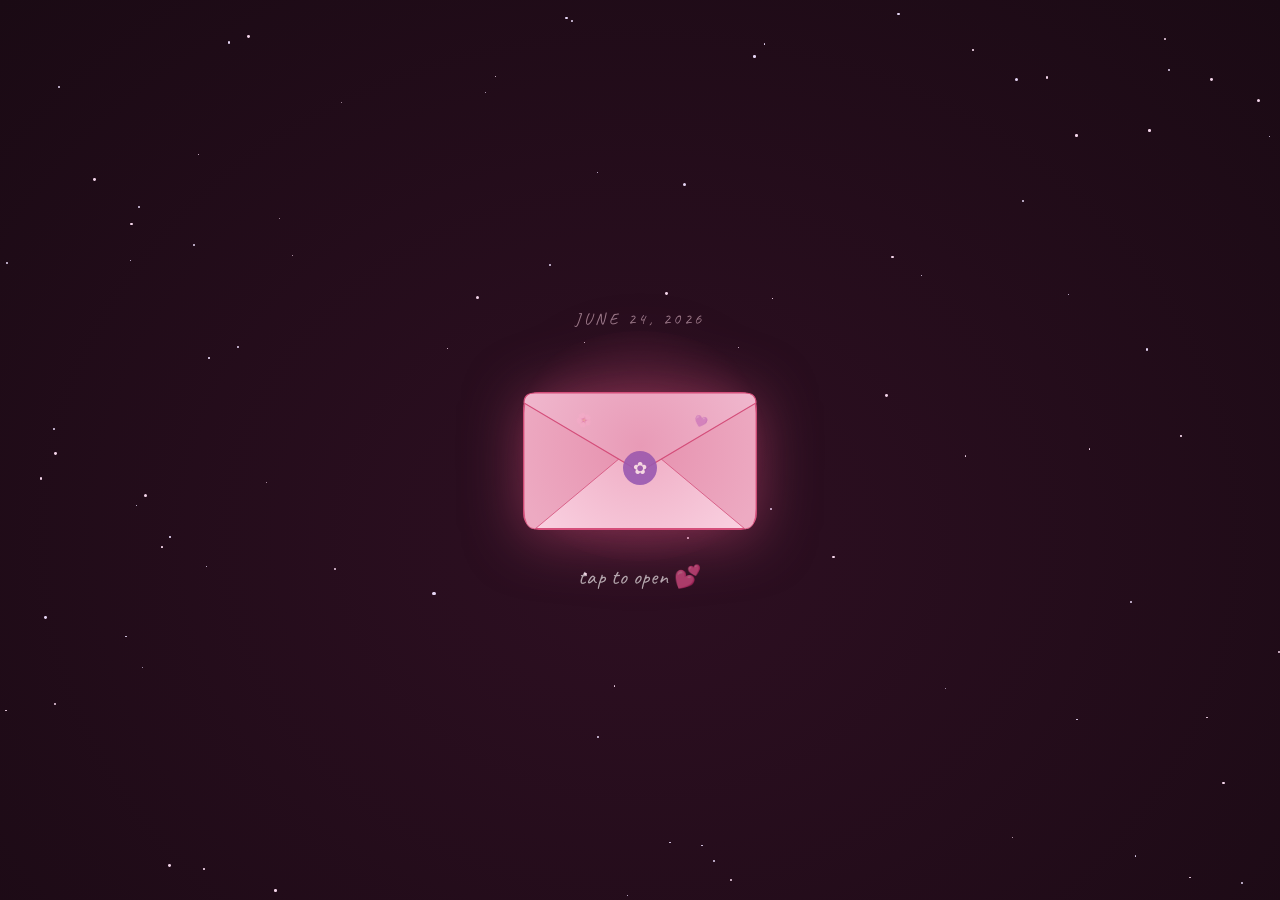
==== commit afbe0475: "fixed the last scene not appearing" ====
--- a/index.html
+++ b/index.html
@@ -246,7 +246,7 @@
       </svg>
     </div>
     <div class="finale-text" id="finale-text"></div>
-    <div class="finale-sub">one month down. a lifetime of moments to go. 🌸</div>
+    <div class="finale-sub">one month down. many moments to go. 🌸</div>
     <div class="finale-hearts">
       <span class="finale-heart" style="--delay:0s">💜</span>
       <span class="finale-heart" style="--delay:0.2s">🌸</span>
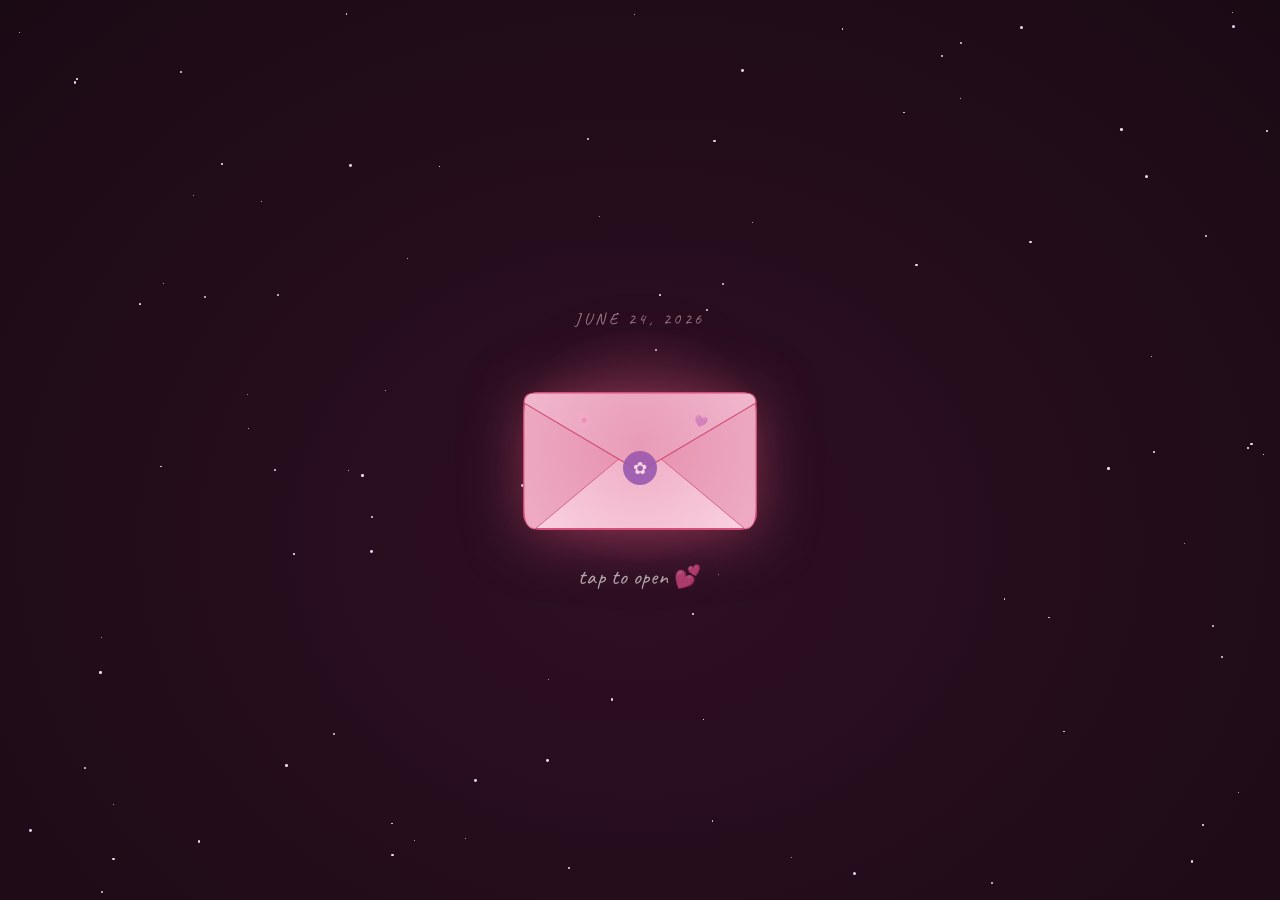
==== commit 45ba0987: "fix" ====
--- a/index.html
+++ b/index.html
@@ -13,6 +13,8 @@
 </head>
 
 <body>
+
+  <button id="volume-btn" aria-label="Toggle music" onclick="toggleVolume()">🔊</button>
 
   <audio id="bg-music" loop>
     <source src="bg-music.wav" type="audio/wav">
--- a/style.css
+++ b/style.css
@@ -156,6 +156,38 @@
   letter-spacing: 0.06em;
 }
 
+/* ════ VOLUME BUTTON ════ */
+#volume-btn {
+  position: fixed;
+  top: 14px;
+  right: 14px;
+  z-index: 9000;
+  width: 40px;
+  height: 40px;
+  border-radius: 50%;
+  background: rgba(249, 208, 224, 0.15);
+  border: 1.5px solid rgba(212, 78, 122, 0.45);
+  color: rgba(249, 208, 224, 0.85);
+  font-size: 19px;
+  display: none;
+  align-items: center;
+  justify-content: center;
+  cursor: pointer;
+  transition:
+    background 0.2s,
+    transform 0.15s;
+  backdrop-filter: blur(4px);
+  -webkit-backdrop-filter: blur(4px);
+}
+
+#volume-btn.visible {
+  display: flex;
+}
+
+#volume-btn:active {
+  transform: scale(0.9);
+}
+
 /* ════ SCENE 0 — ENVELOPE ════ */
 #scene-loading {
   background: radial-gradient(
@@ -464,6 +496,12 @@
   color: rgba(90, 18, 48, 0.55);
   margin-top: 6px;
   animation: hint-pulse 2s ease-in-out infinite;
+  transition: opacity 0.3s;
+}
+
+.bubble-tap-hint.hidden {
+  opacity: 0 !important;
+  animation: none;
 }
 
 .totoro-container {
@@ -683,6 +721,13 @@
   transform: rotate(-15deg);
 }
 
+.letter-salutation,
+.letter-body,
+.letter-closing,
+.letter-signature {
+  padding-left: clamp(20px, 5vw, 32px);
+}
+
 /* ── Letter controls row ── */
 .letter-controls {
   display: none;
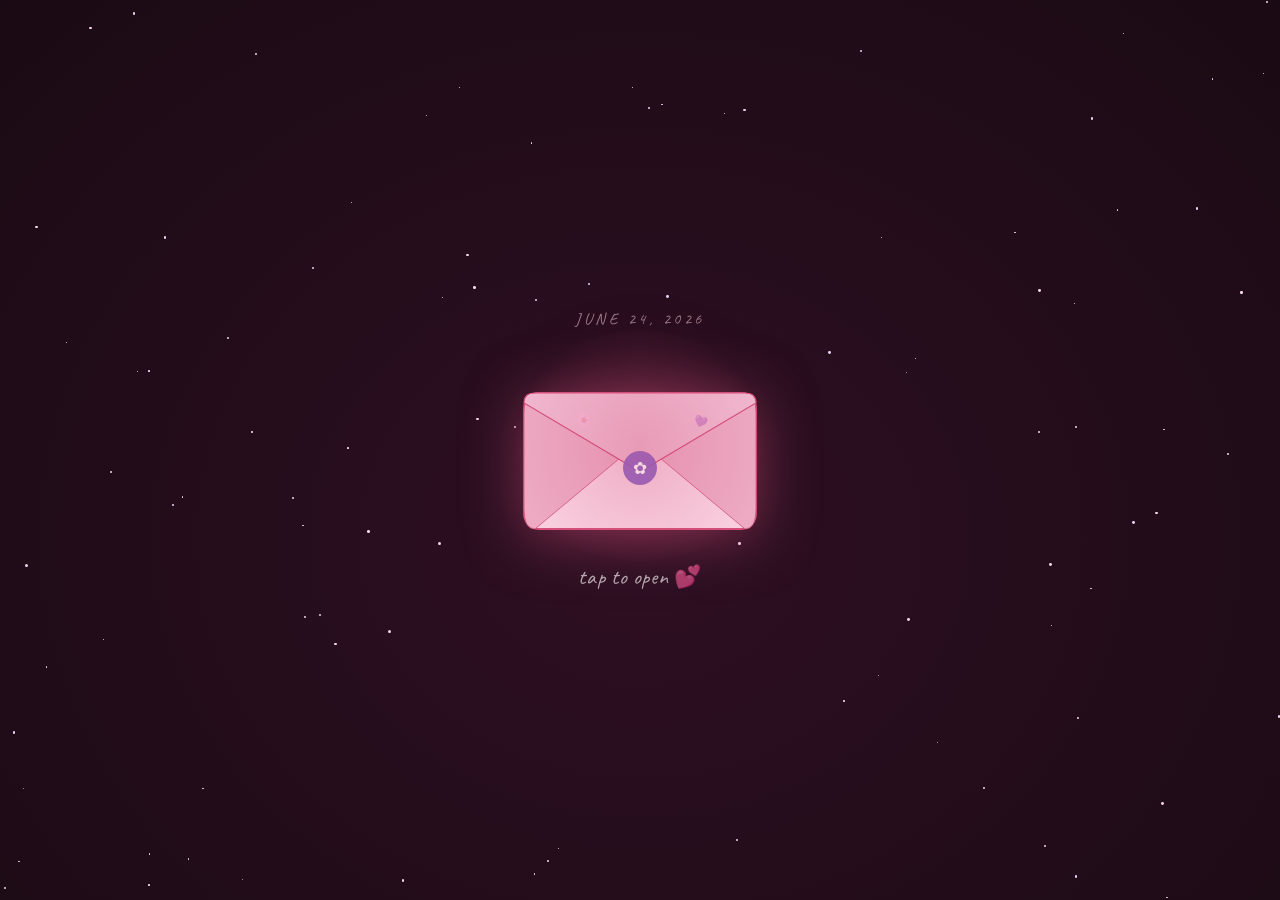
==== commit cd4b0054: "few fixes: the z-index of the wish gallery, the paper-sheet background design, and the "tap to conti" ====
--- a/index.html
+++ b/index.html
@@ -111,7 +111,7 @@
     </svg>
     <div class="totoro-speech-wrap">
       <div id="totoro-bubble" onclick="advanceTotoroSpeech()">
-        <p id="totoro-speech-text">*Yawn* TAP ME! I have things to tell you!</p>
+        <p id="totoro-speech-text">*Yawn* TAP ME! i have things to tell you!</p>
         <div class="bubble-tap-hint" id="bubble-tap-hint">tap to continue ✦</div>
       </div>
     </div>
--- a/style.css
+++ b/style.css
@@ -596,6 +596,7 @@
   background: #fff8fb;
   border-radius: 3px;
   padding: clamp(28px, 7vw, 48px) clamp(22px, 6vw, 42px);
+  padding-top: var(--rule-offset);
   max-width: 580px;
   width: 100%;
   box-shadow:
@@ -606,12 +607,24 @@
   position: relative;
   background-image: repeating-linear-gradient(
     transparent,
-    transparent 35px,
-    rgba(212, 78, 122, 0.13) 35px,
-    rgba(212, 78, 122, 0.13) 36px
+    transparent calc(var(--rule-h) - 1px),
+    rgba(212, 78, 122, 0.18) calc(var(--rule-h) - 1px),
+    rgba(212, 78, 122, 0.18) var(--rule-h)
   );
-  background-position: 0 12px;
+  background-position: 0 var(--rule-offset);
   flex-shrink: 0;
+}
+
+.letter-date,
+.letter-salutation,
+.letter-body,
+.letter-closing,
+.letter-signature {
+  line-height: 35px; /* = rule-h */
+  margin: 0;
+  margin-left: 10px;
+  padding-top: 0;
+  padding-bottom: 0;
 }
 
 .paper-sheet::before {
@@ -1088,7 +1101,7 @@
 #wish-gallery {
   position: fixed;
   inset: 0;
-  z-index: 8888;
+  z-index: 100000;
   background: rgba(20, 5, 15, 0.92);
   backdrop-filter: blur(6px);
   display: flex;
